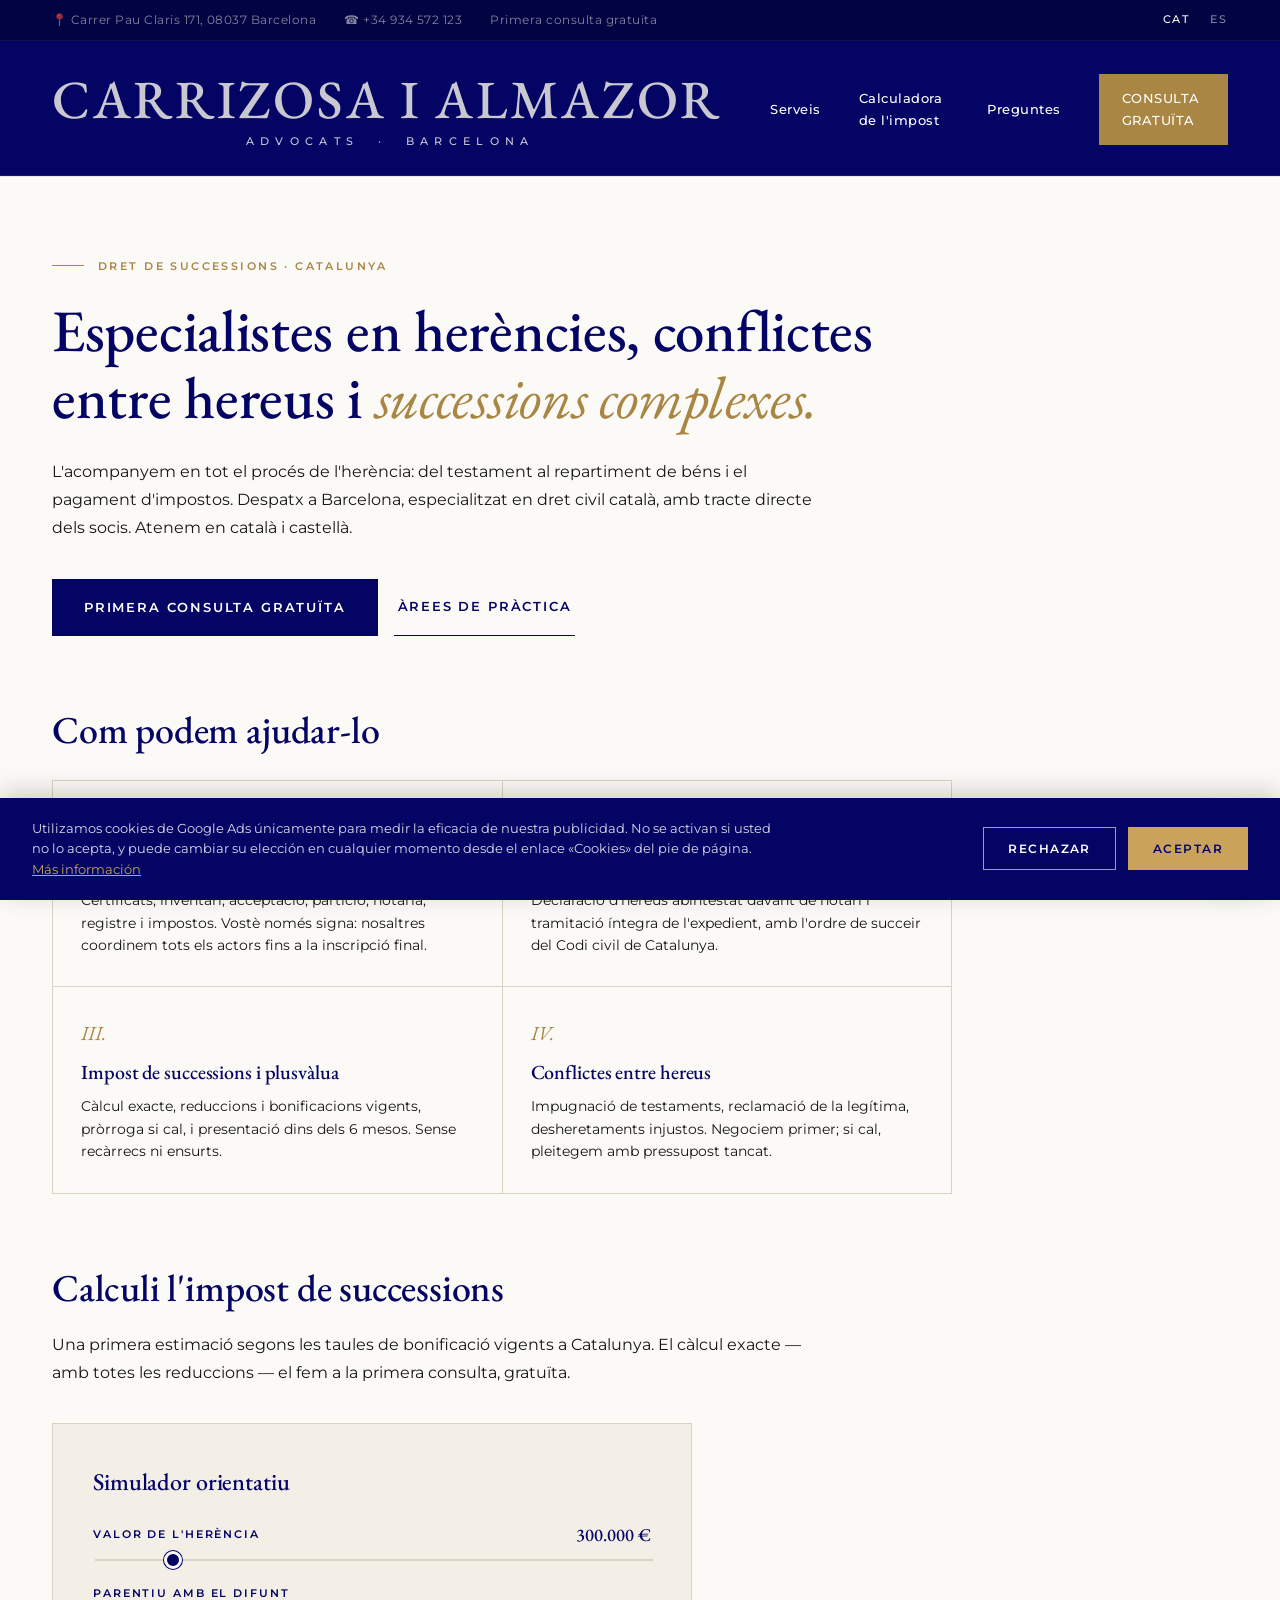
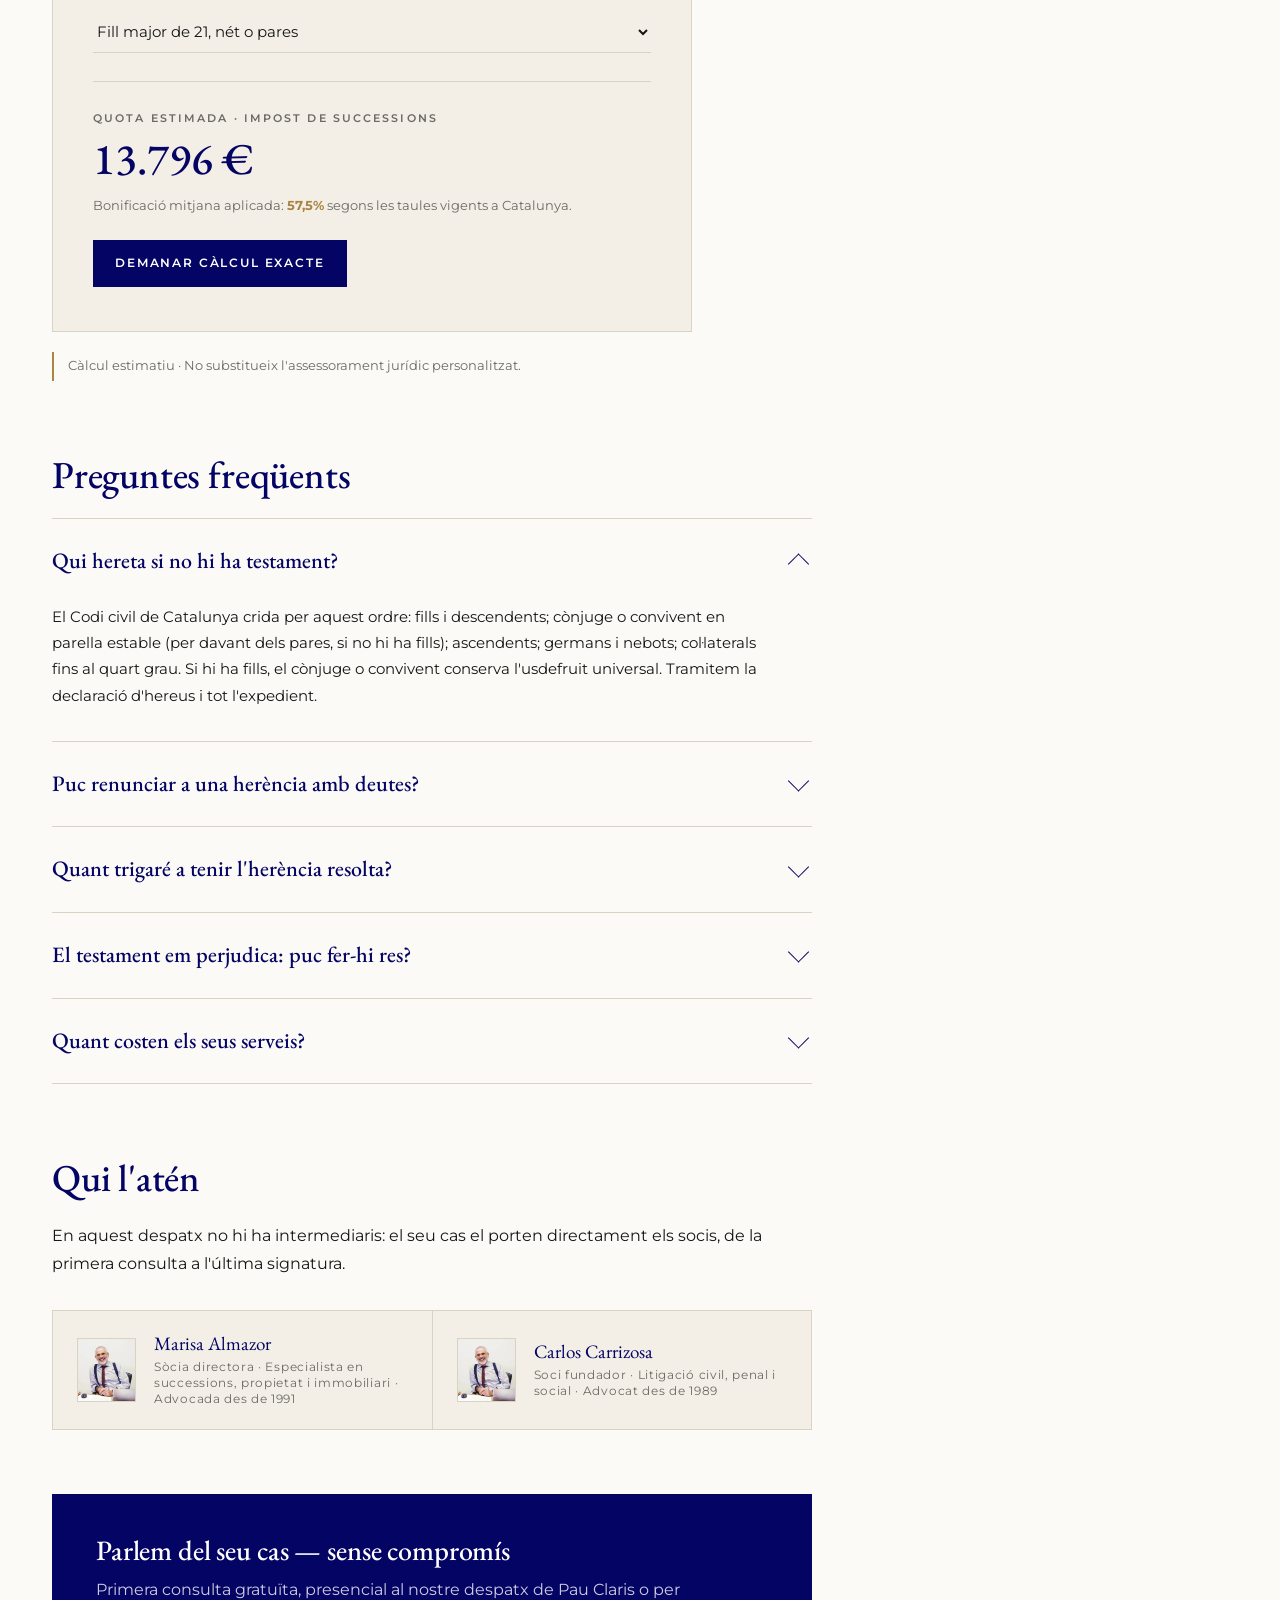
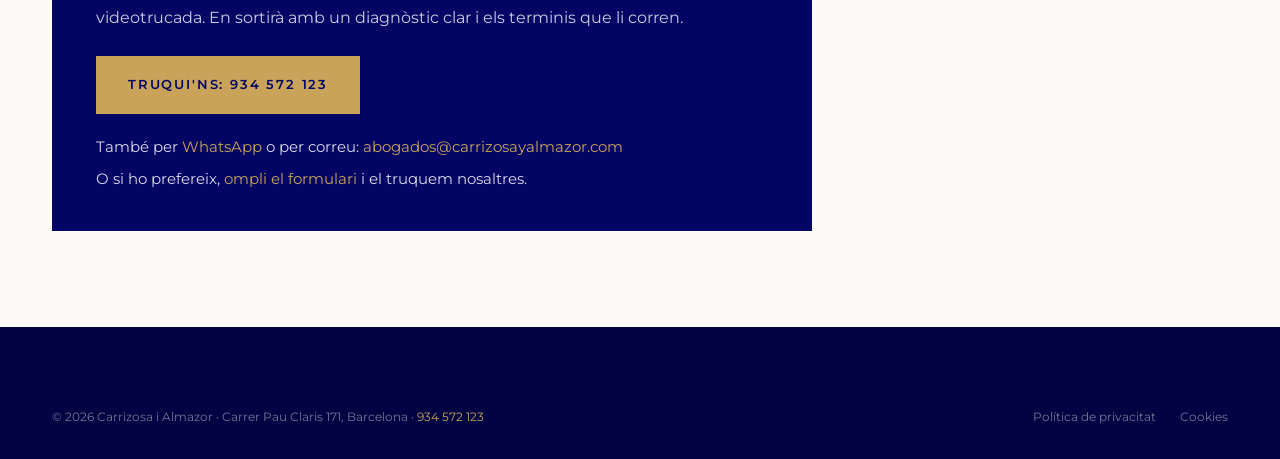
==== ca/index.html @ 5f450406 "feat(seo): landing catalana + hreflang cruzado Landing completa en catalan (hero, serveis, calculado" ====
<!doctype html>
<html lang="ca">
<head>
<meta charset="utf-8" />
<meta name="viewport" content="width=device-width, initial-scale=1" />
<title>Advocats d'Herències i Successions a Barcelona · Carrizosa i Almazor</title>
<meta name="description" content="Advocats especialistes en herències i successions a Barcelona. Tramitació completa, impost de successions de Catalunya, conflictes entre hereus. Primera consulta gratuïta.">
<link rel="canonical" href="https://sucesiones.carrizosayalmazor.com/ca/">
<link rel="alternate" hreflang="es" href="https://sucesiones.carrizosayalmazor.com/">
<link rel="alternate" hreflang="ca" href="https://sucesiones.carrizosayalmazor.com/ca/">

<meta property="og:type" content="website">
<meta property="og:locale" content="ca_ES">
<meta property="og:site_name" content="Carrizosa i Almazor Advocats">
<meta property="og:title" content="Advocats d'Herències i Successions a Barcelona — Carrizosa i Almazor">
<meta property="og:description" content="Especialistes en dret successori català. Tramitació d'herències, impost de successions i conflictes entre hereus. Primera consulta gratuïta.">
<meta property="og:url" content="https://sucesiones.carrizosayalmazor.com/ca/">

<script src="/assets/tracking.js"></script>
<link rel="preconnect" href="https://fonts.googleapis.com">
<link rel="preconnect" href="https://fonts.gstatic.com" crossorigin>
<link href="https://fonts.googleapis.com/css2?family=EB+Garamond:ital,wght@0,400;0,500;0,600;1,400;1,500&family=Montserrat:wght@300;400;500;600;700&display=swap" rel="stylesheet">
<link rel="stylesheet" href="/assets/estilo.css">
<style>
  .pagina{padding:72px 0 96px}
  .pagina h1{font-size:clamp(38px,4.6vw,60px);margin:22px 0 26px;max-width:940px}
  .pagina h1 em{font-style:italic;color:var(--gold);font-weight:400}
  .pagina h2{font-size:clamp(26px,3vw,38px);margin:72px 0 22px}
  .pagina p, .pagina li{font-size:16px;line-height:1.75;color:var(--body);max-width:760px}
  .lede{font-size:17.5px;max-width:640px}
  .cta-fila{display:flex;gap:16px;align-items:center;margin:36px 0 0;flex-wrap:wrap}
  .serveis{
    display:grid;grid-template-columns:1fr 1fr;gap:1px;
    background:var(--line);border:1px solid var(--line);
    max-width:900px;margin:28px 0;
  }
  .servei{background:var(--bg);padding:30px 28px;display:flex;flex-direction:column;gap:10px}
  .servei:hover{background:var(--bg-2)}
  .servei .sn{font-family:"EB Garamond",serif;font-style:italic;color:var(--gold);font-size:20px}
  .servei h3{font-size:20px;line-height:1.25}
  .servei p{font-size:14px;line-height:1.6}
  @media(max-width:760px){.serveis{grid-template-columns:1fr}}
  .calc-solo{max-width:640px;margin:36px 0 0}
  .fuente{font-size:12.5px;color:var(--muted);border-left:2px solid var(--gold);padding:4px 0 4px 14px;margin:20px 0;max-width:760px}
  .socios-mini{
    display:grid;grid-template-columns:1fr 1fr;gap:1px;
    background:var(--line);border:1px solid var(--line);
    max-width:760px;margin:32px 0 0;
  }
  .socio-mini{display:flex;gap:18px;align-items:center;background:var(--bg-2);padding:22px 24px}
  .socio-mini img{width:64px;height:64px;object-fit:cover;object-position:top center;border:1px solid var(--line)}
  .socio-mini .sn{font-family:"EB Garamond",serif;color:var(--ink);font-size:19px;line-height:1.15}
  .socio-mini .sr{font-size:11.5px;color:var(--muted);letter-spacing:.06em;margin-top:4px;line-height:1.4}
  @media(max-width:680px){.socios-mini{grid-template-columns:1fr}}
  .cta-bloque{margin:64px 0 0;padding:40px 44px;background:var(--ink);color:#fff;max-width:760px}
  .cta-bloque h3{color:#fff;font-size:28px;margin-bottom:10px}
  .cta-bloque p{color:rgba(255,255,255,.8);margin-bottom:24px}
  .cta-bloque .btn-primary{background:#c9a35a;color:#040465}
  .cta-bloque .btn-primary:hover{background:#b8934a}
  .cta-bloque .dades{display:flex;flex-direction:column;gap:8px;margin-top:22px;font-size:14.5px;color:rgba(255,255,255,.85)}
  .cta-bloque .dades a{color:#c9a35a}
</style>

<script type="application/ld+json">
{
  "@context": "https://schema.org",
  "@type": "FAQPage",
  "inLanguage": "ca",
  "mainEntity": [
    {
      "@type": "Question",
      "name": "Qui hereta si no hi ha testament a Catalunya?",
      "acceptedAnswer": { "@type": "Answer", "text": "El Codi civil de Catalunya crida a heretar per aquest ordre: primer els fills i descendents; si no n'hi ha, el cònjuge vidu o el convivent en parella estable (per davant dels pares del difunt); després els ascendents, els germans i nebots, i la resta de col·laterals fins al quart grau. Si el difunt deixa fills, el cònjuge o convivent conserva l'usdefruit universal de l'herència." }
    },
    {
      "@type": "Question",
      "name": "Puc renunciar a una herència amb deutes?",
      "acceptedAnswer": { "@type": "Answer", "text": "Sí, davant de notari i de manera irrevocable. Però abans de renunciar convé valorar l'acceptació a benefici d'inventari: els deutes es paguen només amb els béns de l'herència i el patrimoni personal de l'hereu queda protegit. A Catalunya el benefici s'aplica fins i tot si s'accepta sense invocar-lo, sempre que l'inventari notarial es faci dins dels sis mesos." }
    },
    {
      "@type": "Question",
      "name": "Quant es paga d'impost de successions a Catalunya?",
      "acceptedAnswer": { "@type": "Answer", "text": "Depèn del parentiu: el cònjuge o parella estable té una bonificació del 99% de la quota; els fills menors de 21 anys, bonificacions per trams del 99% al 20%; els fills majors de 21 i els ascendents, del 60% al 0%; i els germans o nebots no tenen bonificació. El termini per liquidar és de 6 mesos des de la defunció, prorrogable 6 mesos més si es demana dins dels 5 primers." }
    },
    {
      "@type": "Question",
      "name": "Què és la legítima catalana i qui la pot reclamar?",
      "acceptedAnswer": { "@type": "Answer", "text": "A Catalunya la legítima és una quarta part del valor de l'herència, a repartir entre els fills (o els seus descendents). Si el testament deixa a un fill menys del que li correspon per legítima, pot reclamar-ne el pagament o el suplement encara que el testament sigui vàlid. La pretensió prescriu al cap de deu anys de la mort del causant." }
    }
  ]
}
</script>
</head>
<body>

  <!-- TOP BAR -->
  <div class="topbar">
    <div class="topbar-inner">
      <div class="topbar-left">
        <span>📍 Carrer Pau Claris 171, 08037 Barcelona</span>
        <span>☎ +34 934 572 123</span>
        <span>Primera consulta gratuïta</span>
      </div>
      <div class="topbar-right">
        <a href="/ca/" class="is-active">CAT</a>
        <a href="/">ES</a>
      </div>
    </div>
  </div>

  <!-- NAV -->
  <nav class="main">
    <div class="nav-inner">
      <a href="/ca/" class="brand">
        <div class="brand-name">
          Carrizosa i Almazor
          <small>Advocats&nbsp;&nbsp;·&nbsp;&nbsp;Barcelona</small>
        </div>
      </a>
      <button class="nav-toggle" aria-label="Obrir menú" onclick="this.classList.toggle('open');document.getElementById('navLinks').classList.toggle('open')">
        <span></span><span></span><span></span>
      </button>
      <div class="nav-links" id="navLinks">
        <a href="#serveis">Serveis</a>
        <a href="#calculadora">Calculadora de l'impost</a>
        <a href="#faq">Preguntes</a>
        <a href="#contacte" class="nav-cta">Consulta gratuïta</a>
      </div>
    </div>
  </nav>

  <main class="pagina">
    <div class="container">
      <span class="eyebrow">Dret de successions · Catalunya</span>
      <h1>Especialistes en herències, conflictes entre hereus i <em>successions complexes.</em></h1>
      <p class="lede">
        L'acompanyem en tot el procés de l'herència: del testament al repartiment de béns
        i el pagament d'impostos. Despatx a Barcelona, especialitzat en dret civil català,
        amb tracte directe dels socis. Atenem en català i castellà.
      </p>
      <div class="cta-fila">
        <a href="#contacte" class="btn-primary">Primera consulta gratuïta</a>
        <a href="#serveis" class="btn-secondary">Àrees de pràctica</a>
      </div>

      <h2 id="serveis">Com podem ajudar-lo</h2>
      <div class="serveis">
        <div class="servei">
          <div class="sn">I.</div>
          <h3>Tramitació completa de l'herència</h3>
          <p>Certificats, inventari, acceptació, partició, notaria, registre i impostos. Vostè només signa: nosaltres coordinem tots els actors fins a la inscripció final.</p>
        </div>
        <div class="servei">
          <div class="sn">II.</div>
          <h3>Herència sense testament</h3>
          <p>Declaració d'hereus abintestat davant de notari i tramitació íntegra de l'expedient, amb l'ordre de succeir del Codi civil de Catalunya.</p>
        </div>
        <div class="servei">
          <div class="sn">III.</div>
          <h3>Impost de successions i plusvàlua</h3>
          <p>Càlcul exacte, reduccions i bonificacions vigents, pròrroga si cal, i presentació dins dels 6 mesos. Sense recàrrecs ni ensurts.</p>
        </div>
        <div class="servei">
          <div class="sn">IV.</div>
          <h3>Conflictes entre hereus</h3>
          <p>Impugnació de testaments, reclamació de la legítima, desheretaments injustos. Negociem primer; si cal, pleitegem amb pressupost tancat.</p>
        </div>
      </div>

      <h2 id="calculadora">Calculi l'impost de successions</h2>
      <p>Una primera estimació segons les taules de bonificació vigents a Catalunya. El càlcul exacte — amb totes les reduccions — el fem a la primera consulta, gratuïta.</p>
      <div class="calc-card calc-solo">
        <h3>Simulador orientatiu</h3>
        <div class="calc-field">
          <label>Valor de l'herència <span class="v" id="vAmount">300.000 €</span></label>
          <input type="range" id="amount" min="50000" max="2000000" step="10000" value="300000" />
        </div>
        <div class="calc-field">
          <label>Parentiu amb el difunt</label>
          <select id="kin">
            <option value="conyuge">Cònjuge o parella estable</option>
            <option value="gi">Fill o nét menor de 21 anys</option>
            <option value="gii" selected>Fill major de 21, nét o pares</option>
            <option value="giii">Germans, nebots, oncles</option>
            <option value="giv">Cosins i altres / sense parentiu</option>
          </select>
        </div>
        <div class="calc-result">
          <div class="calc-result-label">Quota estimada · Impost de successions</div>
          <div class="calc-result-value" id="vResult">—</div>
          <div class="calc-result-bonif" id="vBonif">Càlcul segons les taules de bonificació vigents a Catalunya.</div>
          <a href="#contacte" class="calc-cta">Demanar càlcul exacte</a>
        </div>
      </div>
      <div class="fuente">Càlcul estimatiu · No substitueix l'assessorament jurídic personalitzat.</div>

      <h2 id="faq">Preguntes freqüents</h2>
      <div class="faq-list" style="margin:0;max-width:760px">
        <details class="qa" open>
          <summary>Qui hereta si no hi ha testament?</summary>
          <div class="answer">El Codi civil de Catalunya crida per aquest ordre: fills i descendents; cònjuge o convivent en parella estable (per davant dels pares, si no hi ha fills); ascendents; germans i nebots; col·laterals fins al quart grau. Si hi ha fills, el cònjuge o convivent conserva l'usdefruit universal. Tramitem la declaració d'hereus i tot l'expedient.</div>
        </details>
        <details class="qa">
          <summary>Puc renunciar a una herència amb deutes?</summary>
          <div class="answer">Sí, davant de notari i de manera irrevocable — però sovint és millor l'acceptació a benefici d'inventari: els deutes es paguen només amb els béns de l'herència i el seu patrimoni personal queda fora. A Catalunya cal formalitzar l'inventari notarial dins dels sis mesos. Fem els números amb vostè abans de decidir.</div>
        </details>
        <details class="qa">
          <summary>Quant trigaré a tenir l'herència resolta?</summary>
          <div class="answer">Una herència senzilla, amb testament i hereus d'acord, sol resoldre's en 3-6 mesos; amb immobles o diversos hereus, entre 6 i 12. El que mana és el termini fiscal: 6 mesos per liquidar l'impost, prorrogables si es demana a temps.</div>
        </details>
        <details class="qa">
          <summary>El testament em perjudica: puc fer-hi res?</summary>
          <div class="answer">Sovint sí: reclamar la legítima (una quarta part del valor de l'herència entre els fills) o el seu suplement, impugnar el testament si hi ha indicis de manca de capacitat o influència indeguda, o atacar un desheretament sense causa legal. A la primera consulta li diem honestament si el cas té recorregut.</div>
        </details>
        <details class="qa">
          <summary>Quant costen els seus serveis?</summary>
          <div class="answer">La primera consulta és gratuïta i sense compromís. Després li presentem un pressupost tancat per escrit — sense sorpreses. Treballem amb honoraris fixos per fases o amb percentatge sobre el cabal hereditari, segons convingui al client.</div>
        </details>
      </div>

      <h2>Qui l'atén</h2>
      <p>En aquest despatx no hi ha intermediaris: el seu cas el porten directament els socis, de la primera consulta a l'última signatura.</p>
      <div class="socios-mini">
        <div class="socio-mini">
          <img src="/img/marisa-almazor.jpg" alt="Marisa Almazor, advocada especialista en successions">
          <div>
            <div class="sn">Marisa Almazor</div>
            <div class="sr">Sòcia directora · Especialista en successions, propietat i immobiliari · Advocada des de 1991</div>
          </div>
        </div>
        <div class="socio-mini">
          <img src="/img/carlos-carrizosa.jpg" alt="Carlos Carrizosa, advocat i soci fundador">
          <div>
            <div class="sn">Carlos Carrizosa</div>
            <div class="sr">Soci fundador · Litigació civil, penal i social · Advocat des de 1989</div>
          </div>
        </div>
      </div>

      <div class="cta-bloque" id="contacte">
        <h3>Parlem del seu cas — sense compromís</h3>
        <p>Primera consulta gratuïta, presencial al nostre despatx de Pau Claris o per videotrucada. En sortirà amb un diagnòstic clar i els terminis que li corren.</p>
        <a href="tel:934572123" class="btn-primary">Truqui'ns: 934 572 123</a>
        <div class="dades">
          <span>També per <a href="https://wa.me/34696714570?text=Hola%2C%20voldria%20una%20consulta%20sobre%20una%20her%C3%A8ncia." target="_blank" rel="noopener">WhatsApp</a> o per correu: <a href="mailto:abogados@carrizosayalmazor.com">abogados@carrizosayalmazor.com</a></span>
          <span>O si ho prefereix, <a href="/#contacto">ompli el formulari</a> i el truquem nosaltres.</span>
        </div>
      </div>
    </div>
  </main>

  <!-- FOOTER -->
  <footer>
    <div class="container">
      <div class="footer-bottom" style="border-top:none;padding-top:0">
        <div>© 2026 Carrizosa i Almazor · Carrer Pau Claris 171, Barcelona · <a href="tel:934572123" style="color:#c9a35a">934 572 123</a></div>
        <div class="legal">
          <a href="https://www.carrizosayalmazor.com/politica-privacidad" target="_blank" rel="noopener">Política de privacitat</a>
          <a href="#" onclick="cyaCookiePrefs();return false;">Cookies</a>
        </div>
      </div>
    </div>
  </footer>

  <!-- WHATSAPP FAB -->
  <a class="wa-fab" href="https://wa.me/34696714570?text=Hola%2C%20voldria%20una%20consulta%20sobre%20una%20her%C3%A8ncia." target="_blank" rel="noopener" aria-label="WhatsApp">
    <span class="wa-tooltip">Escrigui'ns per WhatsApp</span>
    <svg viewBox="0 0 32 32" aria-hidden="true"><path d="M16 3C9 3 3.5 8.5 3.5 15.5c0 2.4.7 4.7 1.9 6.7L3 29l7-1.8c1.9 1 4 1.6 6.1 1.6h.1c6.9 0 12.5-5.5 12.5-12.5S22.9 3 16 3zm0 22.7c-1.9 0-3.7-.5-5.3-1.5l-.4-.2-4.2 1.1 1.1-4-.3-.4c-1.1-1.7-1.6-3.6-1.6-5.5C5.3 9.6 10 4.9 16 4.9s10.7 4.7 10.7 10.6S22 25.7 16 25.7zm6.1-7.9c-.3-.2-1.9-.9-2.2-1-.3-.1-.5-.2-.8.2s-.9 1.1-1.1 1.3c-.2.2-.4.2-.7 0-.3-.2-1.4-.5-2.6-1.6-1-.9-1.6-2-1.8-2.3-.2-.3 0-.5.1-.7l.5-.6c.2-.2.2-.3.4-.6.1-.2.1-.4 0-.6-.1-.2-.8-1.9-1.1-2.6-.3-.7-.6-.6-.8-.6h-.7c-.2 0-.6.1-.9.4-.3.3-1.2 1.2-1.2 2.9s1.2 3.4 1.4 3.6c.2.3 2.4 3.7 5.8 5.2.8.4 1.4.6 1.9.7.8.3 1.5.2 2.1.1.6-.1 1.9-.8 2.2-1.5.3-.7.3-1.4.2-1.5-.1-.1-.3-.2-.6-.3z"/></svg>
  </a>

  <script>
    // Calculadora orientativa ISD Catalunya (mateixa lògica que la landing)
    (function(){
      var amount = document.getElementById('amount');
      var kin = document.getElementById('kin');
      if(!amount) return;
      var fmt = new Intl.NumberFormat('ca-ES',{style:'currency',currency:'EUR',maximumFractionDigits:0});
      var TABLA_GI  = [[100000,99],[100000,97],[100000,95],[200000,90],[250000,80],[250000,70],[500000,60],[500000,50],[500000,40],[500000,25],[Infinity,20]];
      var TABLA_GII = [[100000,60],[100000,55],[100000,50],[200000,45],[250000,40],[250000,35],[500000,30],[500000,25],[500000,20],[500000,10],[Infinity,0]];
      function bonifMedia(base, tabla){
        if(base<=0) return 0;
        var restante = base, suma = 0;
        for(var i=0;i<tabla.length && restante>0;i++){
          var t = Math.min(restante, tabla[i][0]);
          suma += t * tabla[i][1];
          restante -= t;
        }
        return suma / base;
      }
      function tarifa(base){
        var tramos = [[7993,7.65],[7987,8.5],[7987,9.35],[7987,10.2],[39877,11.05],[39877,16.15],[239389,21.25],[398777,29.75]];
        var tipoFinal = 34;
        var c = 0, restante = base;
        for(var i=0;i<tramos.length && restante>0;i++){
          var t = Math.min(restante, tramos[i][0]);
          c += t * tramos[i][1] / 100;
          restante -= t;
        }
        if(restante>0) c += restante * tipoFinal/100;
        return c;
      }
      function calc(){
        var v = +amount.value;
        var k = kin.value;
        var reducc = {conyuge:100000, gi:100000, gii:100000, giii:8000, giv:0}[k] || 0;
        var base = Math.max(0, v - reducc);
        var cuota = tarifa(base);
        var bonifPct = 0;
        if(k==='conyuge') bonifPct = 99;
        else if(k==='gi') bonifPct = bonifMedia(base, TABLA_GI);
        else if(k==='gii') bonifPct = bonifMedia(base, TABLA_GII);
        var pagar = cuota * (1 - bonifPct/100);
        document.getElementById('vAmount').textContent = fmt.format(v);
        document.getElementById('vResult').textContent = fmt.format(Math.round(pagar));
        document.getElementById('vBonif').innerHTML = bonifPct>0
          ? 'Bonificació mitjana aplicada: <strong>'+bonifPct.toFixed(1).replace('.',',')+'%</strong> segons les taules vigents a Catalunya.'
          : 'Aquest grup de parentiu no té bonificació de la quota a Catalunya.';
      }
      [amount,kin].forEach(function(el){ el.addEventListener('input', calc); el.addEventListener('change', calc); });
      calc();
    })();
  </script>

</body>
</html>
---- assets/estilo.css ----
﻿:root{
    --ink:#040465;
    --body:#161616;
    --bg:#fbfaf6;
    --bg-2:#f3efe6;
    --line:#d9d3c4;
    --ink-2:#020342;
    --gold:#a98643;
    --gold-soft:#c9a35a;
    --muted:#6b6a66;
  }
  *{box-sizing:border-box}
  html,body{margin:0;padding:0;overflow-x:hidden}
  body{
    font-family:"Montserrat",-apple-system,BlinkMacSystemFont,sans-serif;
    color:var(--body);
    background:var(--bg);
    font-weight:400;
    font-size:16px;
    line-height:1.65;
    -webkit-font-smoothing:antialiased;
    text-rendering:optimizeLegibility;
  }
  h1,h2,h3,h4{
    font-family:"EB Garamond",Georgia,serif;
    color:var(--ink);
    font-weight:500;
    letter-spacing:-0.005em;
    line-height:1.15;
    margin:0;
    text-wrap:balance;
  }
  p{margin:0;text-wrap:pretty}
  a{color:inherit;text-decoration:none}
  img{display:block;max-width:100%;height:auto}
  /* Evitar que los hijos de grids desborden su columna */
  .hero-grid > *,.section-header > *,.contact-grid > *,.calc-grid > *,
  .partner-row > *,.services-grid > *,.process-grid > *,.footer-grid > *{min-width:0}
  button{font-family:inherit;cursor:pointer;border:none;background:none;color:inherit}
  .container{max-width:1240px;margin:0 auto;padding:0 32px}
  .eyebrow{
    font-family:"Montserrat",sans-serif;
    font-size:11px;
    font-weight:600;
    letter-spacing:0.22em;
    text-transform:uppercase;
    color:var(--gold);
    display:inline-flex;
    align-items:center;
    gap:14px;
  }
  .eyebrow::before{
    content:"";
    width:32px;
    height:1px;
    background:var(--gold);
    display:inline-block;
  }

  /* TOP BAR */
  .topbar{
    border-bottom:1px solid rgba(255,255,255,.06);
    background:var(--ink-2);
    font-size:12px;
    color:rgba(201,200,208,.65);
    letter-spacing:0.04em;
  }
  .topbar-inner{
    display:flex;
    justify-content:space-between;
    align-items:center;
    padding:10px 32px;
    max-width:1240px;
    margin:0 auto;
  }
  .topbar-left{display:flex;gap:28px;align-items:center}
  .topbar-left span{display:inline-flex;gap:8px;align-items:center}
  .topbar-right{display:flex;gap:20px}
  .topbar-right a{color:rgba(201,200,208,.65);font-weight:500;letter-spacing:0.18em;font-size:10.5px;text-transform:uppercase}
  .topbar-right a:hover{color:var(--gold-soft)}
  .topbar-right a.is-active{color:#fff}

  /* NAV */
  nav.main{
    position:sticky;top:0;z-index:50;
    background:var(--ink);
    border-bottom:1px solid rgba(255,255,255,.08);
    box-shadow:0 1px 0 rgba(0,0,0,.08);
  }
  .nav-inner{
    display:grid;
    grid-template-columns:1fr auto;
    align-items:center;
    padding:32px 32px 28px;max-width:1240px;margin:0 auto;
    gap:48px;
  }
  .brand{display:flex;flex-direction:column;gap:6px}
  .brand-name{
    font-family:"EB Garamond",serif;
    color:#c9c8d0;
    font-size:clamp(34px,4.2vw,56px);
    line-height:1;
    letter-spacing:0.05em;
    font-weight:500;
    white-space:nowrap;
    text-transform:uppercase;
    width:fit-content;text-align:center;
  }
  .brand-name small{
    display:block;
    font-family:"Montserrat",sans-serif;
    font-size:10.5px;color:#c9c8d0;
    text-transform:uppercase;font-weight:500;
    margin-top:10px;text-align:center;
    letter-spacing:0.6em;text-indent:0.6em;
  }
  .nav-links{display:flex;gap:38px;align-items:center}
  .nav-links a{
    font-size:13px;font-weight:500;color:#fff;
    letter-spacing:0.04em;transition:color .2s;
  }
  .nav-links a:hover{color:var(--gold-soft)}
  .nav-cta{
    background:var(--gold);color:#fff !important;
    padding:13px 22px;font-size:12.5px;
    letter-spacing:0.12em;text-transform:uppercase;
    font-weight:600;transition:background .2s,color .2s,border-color .2s;
    border:1px solid var(--gold);
  }
  .nav-cta:hover{background:transparent;color:var(--gold-soft) !important;border-color:var(--gold-soft)}

  /* HERO */
  .hero{
    padding:88px 0 80px;
    border-bottom:1px solid var(--line);
    position:relative;overflow:hidden;
  }
  .hero-grid{
    display:grid;grid-template-columns:1.05fr 1fr;
    gap:80px;align-items:center;
  }
  .hero h1{
    font-size:clamp(44px,5vw,68px);
    margin:28px 0 28px;font-weight:500;
  }
  .hero h1 em{font-style:italic;font-weight:400;color:var(--gold)}
  .hero-lede{
    font-size:17px;line-height:1.7;color:var(--body);
    max-width:540px;margin-bottom:40px;
  }
  .hero-cta-row{
    display:flex;gap:16px;align-items:center;
    margin-bottom:48px;flex-wrap:wrap;
  }
  .btn-primary{
    background:var(--ink);color:#fff;padding:18px 32px;
    font-size:13px;letter-spacing:0.14em;
    text-transform:uppercase;font-weight:600;
    display:inline-flex;align-items:center;gap:12px;
    transition:background .2s;
  }
  .btn-primary:hover{background:#020348}
  .btn-secondary{
    color:var(--ink);padding:18px 4px;font-size:13px;
    letter-spacing:0.14em;text-transform:uppercase;
    font-weight:600;border-bottom:1px solid var(--ink);
    display:inline-flex;align-items:center;gap:10px;
  }
  .hero-meta{
    display:grid;grid-template-columns:repeat(3,1fr);gap:24px;
    padding-top:32px;border-top:1px solid var(--line);
    max-width:560px;
  }
  .hero-meta div{display:flex;flex-direction:column;gap:4px}
  .hero-meta strong{
    font-family:"EB Garamond",serif;font-size:34px;
    font-weight:500;color:var(--ink);line-height:1;
  }
  .hero-meta span{
    font-size:11px;text-transform:uppercase;
    letter-spacing:0.14em;color:var(--muted);font-weight:500;
  }

  /* PORTRAITS */
  .portraits{
    position:relative;
    display:grid;grid-template-columns:1fr 1fr;gap:18px;
  }
  .portrait{
    aspect-ratio:3/4;background:var(--bg-2);
    position:relative;overflow:hidden;
    border:1px solid var(--line);
  }
  .portrait-img{
    position:absolute;inset:0;
    background:linear-gradient(180deg,#e8e1d0 0%,#cfc7b3 100%);
    display:grid;place-items:center;
  }
  .portrait-img img{
    position:absolute;inset:0;
    width:100%;height:100%;
    object-fit:cover;object-position:top center;
  }
  .silhouette{
    width:100%;height:100%;
    display:grid;place-items:end center;
    color:rgba(4,4,101,.18);
  }
  .silhouette svg{width:78%;height:auto;display:block}
  .portrait-caption{
    position:absolute;left:14px;bottom:14px;right:14px;
    background:rgba(251,250,246,0.94);
    padding:12px 14px;border-left:2px solid var(--gold);
  }
  .portrait-caption .nm{
    font-family:"EB Garamond",serif;color:var(--ink);
    font-size:17px;line-height:1.1;
  }
  .portrait-caption .rl{
    font-size:10px;letter-spacing:0.18em;
    text-transform:uppercase;color:var(--muted);
    margin-top:3px;font-weight:500;
  }

  /* INTRO STATEMENT (under hero) */
  .intro{
    padding:96px 0;
    border-bottom:1px solid var(--line);
    text-align:center;
  }
  .intro h2{
    font-size:clamp(34px,3.6vw,46px);
    max-width:920px;margin:24px auto 28px;
    font-weight:500;
  }
  .intro h2 em{font-style:italic;color:var(--gold);font-weight:400}
  .intro p{
    max-width:680px;margin:0 auto;
    font-size:17px;line-height:1.75;color:var(--body);
  }

  /* SERVICES */
  section.services{
    padding:120px 0;
    border-bottom:1px solid var(--line);
  }
  .section-header{
    display:grid;grid-template-columns:1fr 1.4fr;
    gap:80px;margin-bottom:72px;align-items:end;
  }
  .section-header h2{font-size:clamp(38px,4vw,52px);font-weight:500}
  .section-header h2 em{font-style:italic;color:var(--gold);font-weight:400}
  .section-header p{
    color:var(--body);font-size:16px;line-height:1.7;max-width:560px;
  }
  .services-grid{
    display:grid;grid-template-columns:repeat(2,1fr);gap:1px;
    background:var(--line);border:1px solid var(--line);
  }
  .service{
    background:var(--bg);padding:48px 44px;
    display:flex;flex-direction:column;gap:18px;
    transition:background .25s;position:relative;
    min-height:380px;
  }
  .service:hover{background:var(--bg-2)}
  .service-num{
    font-family:"EB Garamond",serif;font-style:italic;
    color:var(--gold);font-size:22px;
  }
  .service h3{font-size:26px;font-weight:500;line-height:1.2}
  .service ul{
    list-style:none;padding:0;margin:0;
    display:flex;flex-direction:column;gap:12px;
    flex:1;
  }
  .service li{
    font-size:14.5px;line-height:1.6;color:var(--body);
    padding-left:22px;position:relative;
  }
  .service li::before{
    content:"";position:absolute;left:0;top:9px;
    width:8px;height:1px;background:var(--gold);
  }
  .service-link{
    color:var(--ink);font-size:11.5px;
    letter-spacing:0.18em;text-transform:uppercase;
    font-weight:600;display:inline-flex;gap:10px;align-items:center;
    border-top:1px solid var(--line);
    padding-top:20px;margin-top:8px;width:fit-content;
  }
  .service-link::after{content:"→";transition:transform .25s}
  .service:hover .service-link::after{transform:translateX(5px)}

  /* PARTNERS */
  section.partners{
    padding:120px 0;background:var(--bg-2);
    border-bottom:1px solid var(--line);
  }
  .partner-row{
    display:grid;grid-template-columns:1fr 1.3fr;gap:72px;
    align-items:center;padding:64px 0;
    border-bottom:1px solid var(--line);
  }
  .partner-row:last-child{border-bottom:none}
  .partner-row.reverse{grid-template-columns:1.3fr 1fr}
  .partner-row.reverse .partner-photo{order:2}
  .partner-photo{
    aspect-ratio:4/5;
    background:linear-gradient(180deg,#e8e1d0 0%,#cfc7b3 100%);
    border:1px solid var(--line);
    position:relative;overflow:hidden;
  }
  .partner-photo img{
    position:absolute;inset:0;
    width:100%;height:100%;
    object-fit:cover;object-position:top center;
    display:block;
  }
  .partner-photo .silhouette{color:rgba(4,4,101,.16)}
  .partner-info .eyebrow{margin-bottom:18px}
  .partner-info h3{font-size:44px;margin-bottom:8px;font-weight:500}
  .partner-role{
    font-family:"EB Garamond",serif;font-style:italic;
    color:var(--gold);font-size:19px;margin-bottom:28px;
  }
  .partner-bio{
    font-size:15.5px;line-height:1.75;color:var(--body);
    margin-bottom:28px;max-width:580px;
  }
  .partner-credentials{
    display:flex;flex-direction:column;gap:12px;
    border-top:1px solid var(--line);padding-top:24px;
    margin-bottom:28px;
  }
  .credential{
    display:flex;gap:14px;align-items:flex-start;
    font-size:13.5px;color:var(--body);
  }
  .credential::before{
    content:"";width:6px;height:6px;background:var(--gold);
    margin-top:8px;flex-shrink:0;transform:rotate(45deg);
  }
  .partner-contact{
    display:flex;gap:24px;flex-wrap:wrap;
    font-size:13px;color:var(--ink);
  }
  .partner-contact a{
    display:inline-flex;gap:8px;align-items:center;
    border-bottom:1px solid var(--line);
    padding-bottom:6px;transition:border-color .2s;
    overflow-wrap:break-word;word-break:break-all;
  }
  .partner-contact a:hover{border-color:var(--ink)}
  .partner-contact .ic{
    width:14px;height:14px;color:var(--gold);
  }

  /* QUOTE */
  section.quote{
    padding:120px 0;text-align:center;
    border-bottom:1px solid var(--line);
  }
  .quote-mark{
    font-family:"EB Garamond",serif;color:var(--gold);
    font-size:96px;line-height:0.5;margin-bottom:24px;
  }
  blockquote{
    font-family:"EB Garamond",serif;color:var(--ink);
    font-size:clamp(28px,3vw,40px);line-height:1.35;
    font-style:italic;font-weight:400;
    max-width:920px;margin:0 auto 40px;
  }
  .quote-attr{
    font-size:11.5px;letter-spacing:0.2em;
    text-transform:uppercase;color:var(--muted);font-weight:600;
  }
  .quote-attr strong{
    color:var(--ink);display:block;margin-bottom:4px;font-weight:600;
  }

  /* SCROLL TRANSITIONS */
  html{scroll-behavior:smooth}
  .reveal{
    opacity:0;
    transform:translateY(28px);
    transition:opacity .9s cubic-bezier(.2,.7,.2,1),transform .9s cubic-bezier(.2,.7,.2,1);
  }
  .reveal.in{opacity:1;transform:none}
  .reveal-stagger > *{
    opacity:0;transform:translateY(20px);
    transition:opacity .7s cubic-bezier(.2,.7,.2,1),transform .7s cubic-bezier(.2,.7,.2,1);
  }
  .reveal-stagger.in > *{opacity:1;transform:none}
  .reveal-stagger.in > *:nth-child(1){transition-delay:.05s}
  .reveal-stagger.in > *:nth-child(2){transition-delay:.15s}
  .reveal-stagger.in > *:nth-child(3){transition-delay:.25s}
  .reveal-stagger.in > *:nth-child(4){transition-delay:.35s}
  @media(prefers-reduced-motion:reduce){
    html{scroll-behavior:auto}
    .reveal,.reveal-stagger > *{opacity:1;transform:none;transition:none}
  }

  /* PROCESS — Cómo trabajamos */
  section.process{
    padding:120px 0;
    border-bottom:1px solid var(--line);
    background:var(--bg);
  }
  .process-grid{
    display:grid;grid-template-columns:repeat(4,1fr);
    gap:0;margin-top:64px;
    border-top:1px solid var(--line);
  }
  .step{
    padding:36px 28px 36px 0;
    border-right:1px solid var(--line);
    position:relative;
  }
  .step:last-child{border-right:none;padding-right:0}
  .step-num{
    font-family:"EB Garamond",serif;
    font-style:italic;color:var(--gold);
    font-size:14px;letter-spacing:0.2em;
    text-transform:uppercase;margin-bottom:20px;
    display:flex;align-items:center;gap:14px;
  }
  .step-num::after{
    content:"";flex:1;height:1px;background:var(--line);
  }
  .step h3{
    font-size:24px;font-weight:500;margin-bottom:14px;line-height:1.2;
  }
  .step p{
    font-size:14.5px;line-height:1.7;color:var(--body);
  }

  /* FAQ */
  section.faq{
    padding:120px 0;background:var(--bg-2);
    border-bottom:1px solid var(--line);
  }
  .faq-list{
    max-width:880px;margin:0 auto;
    border-top:1px solid var(--line);
  }
  details.qa{
    border-bottom:1px solid var(--line);
    padding:0;
  }
  details.qa summary{
    list-style:none;cursor:pointer;
    padding:28px 48px 28px 0;
    font-family:"EB Garamond",serif;
    color:var(--ink);
    font-size:22px;line-height:1.3;
    font-weight:500;
    position:relative;
    transition:color .2s;
  }
  details.qa summary::-webkit-details-marker{display:none}
  details.qa summary::after{
    content:"";
    position:absolute;right:6px;top:50%;
    width:14px;height:14px;
    border-right:1px solid var(--ink);
    border-bottom:1px solid var(--ink);
    transform:translateY(-70%) rotate(45deg);
    transition:transform .3s;
  }
  details.qa[open] summary::after{
    transform:translateY(-30%) rotate(-135deg);
  }
  details.qa summary:hover{color:var(--gold)}
  details.qa .answer{
    padding:0 0 32px;
    font-size:15px;line-height:1.75;color:var(--body);
    max-width:720px;
    animation:fadeDown .35s ease;
  }
  @keyframes fadeDown{
    from{opacity:0;transform:translateY(-8px)}
    to{opacity:1;transform:none}
  }

  /* CALCULATOR */
  section.calc{
    padding:120px 0;border-bottom:1px solid var(--line);
  }
  .calc-grid{
    display:grid;grid-template-columns:1fr 1.1fr;gap:64px;align-items:start;
  }
  .calc-intro h2{font-size:clamp(36px,3.8vw,48px);font-weight:500;margin:24px 0}
  .calc-intro h2 em{font-style:italic;color:var(--gold);font-weight:400}
  .calc-intro p{font-size:15.5px;line-height:1.75;color:var(--body);max-width:480px;margin-bottom:24px}
  .calc-disclaimer{
    font-size:12px;color:var(--muted);
    border-left:2px solid var(--gold);
    padding:6px 0 6px 16px;line-height:1.55;
    max-width:480px;
  }
  .calc-card{
    background:var(--bg-2);border:1px solid var(--line);
    padding:44px 40px;
  }
  .calc-card h3{font-size:24px;margin-bottom:24px}
  .calc-field{display:flex;flex-direction:column;gap:8px;margin-bottom:22px}
  .calc-field label{
    font-size:10.5px;letter-spacing:0.18em;text-transform:uppercase;
    color:var(--ink);font-weight:600;
    display:flex;justify-content:space-between;align-items:center;
  }
  .calc-field label .v{
    font-family:"EB Garamond",serif;color:var(--ink);
    font-size:18px;letter-spacing:0;text-transform:none;font-weight:500;
  }
  .calc-field input[type="range"]{
    -webkit-appearance:none;appearance:none;
    width:100%;height:2px;background:var(--line);outline:none;
  }
  .calc-field input[type="range"]::-webkit-slider-thumb{
    -webkit-appearance:none;appearance:none;
    width:18px;height:18px;background:var(--ink);
    border-radius:50%;cursor:pointer;
    border:3px solid var(--bg);
    box-shadow:0 0 0 1px var(--ink);
  }
  .calc-field input[type="range"]::-moz-range-thumb{
    width:18px;height:18px;background:var(--ink);
    border-radius:50%;cursor:pointer;border:3px solid var(--bg);
  }
  .calc-field select{
    border:none;border-bottom:1px solid var(--line);
    background:transparent;padding:10px 0;
    font-family:"Montserrat",sans-serif;font-size:15px;
    color:var(--body);outline:none;
  }
  .calc-result{
    margin-top:28px;padding-top:28px;
    border-top:1px solid var(--line);
  }
  .calc-result-label{
    font-size:10.5px;letter-spacing:0.2em;text-transform:uppercase;
    color:var(--muted);font-weight:600;margin-bottom:10px;
  }
  .calc-result-value{
    font-family:"EB Garamond",serif;color:var(--ink);
    font-size:44px;font-weight:500;line-height:1;
    transition:color .3s;
  }
  .calc-result-bonif{
    margin-top:14px;font-size:13px;color:var(--muted);
    line-height:1.6;
  }
  .calc-result-bonif strong{color:var(--gold)}
  .calc-cta{
    display:inline-flex;align-items:center;gap:10px;
    margin-top:24px;padding:14px 22px;
    background:var(--ink);color:#fff;
    font-size:11.5px;letter-spacing:0.16em;
    text-transform:uppercase;font-weight:600;
    transition:background .2s;
  }
  .calc-cta:hover{background:#020348}

  /* WHATSAPP FLOATING */
  .wa-fab{
    position:fixed;bottom:24px;right:24px;
    width:60px;height:60px;border-radius:50%;
    background:#25d366;color:#fff;
    display:grid;place-items:center;
    box-shadow:0 8px 28px rgba(37,211,102,.35),0 2px 8px rgba(0,0,0,.12);
    z-index:90;
    transition:transform .25s,box-shadow .25s;
    animation:waPulse 2.4s ease-out infinite;
  }
  .wa-fab:hover{
    transform:scale(1.08);
    box-shadow:0 12px 32px rgba(37,211,102,.45);
  }
  .wa-fab svg{width:30px;height:30px;fill:#fff}
  @keyframes waPulse{
    0%{box-shadow:0 8px 28px rgba(37,211,102,.35),0 0 0 0 rgba(37,211,102,.5)}
    70%{box-shadow:0 8px 28px rgba(37,211,102,.35),0 0 0 18px rgba(37,211,102,0)}
    100%{box-shadow:0 8px 28px rgba(37,211,102,.35),0 0 0 0 rgba(37,211,102,0)}
  }
  .wa-tooltip{
    position:absolute;right:74px;top:50%;transform:translateY(-50%);
    background:var(--ink);color:#fff;
    padding:10px 16px;font-size:12px;
    letter-spacing:0.04em;white-space:nowrap;
    opacity:0;pointer-events:none;
    transition:opacity .25s;
  }
  .wa-tooltip::after{
    content:"";position:absolute;right:-6px;top:50%;transform:translateY(-50%);
    border:6px solid transparent;border-left-color:var(--ink);
  }
  .wa-fab:hover .wa-tooltip{opacity:1}

  /* CONTACT */
  section.contact{
    padding:120px 0;background:var(--ink);color:#fff;
  }
  section.contact h2{color:#fff}
  section.contact .eyebrow{color:#c9a35a}
  section.contact .eyebrow::before{background:#c9a35a}
  .contact-grid{
    display:grid;grid-template-columns:1fr 1.2fr;gap:80px;
  }
  .contact-info h2{
    font-size:clamp(38px,4vw,52px);
    margin:24px 0 24px;font-weight:500;
  }
  .contact-info h2 em{font-style:italic;color:#c9a35a;font-weight:400}
  .contact-info > p{
    color:rgba(255,255,255,.78);font-size:15.5px;line-height:1.75;
    margin-bottom:24px;max-width:480px;
  }
  .first-consult-badge{
    display:inline-flex;gap:10px;align-items:center;
    border:1px solid rgba(201,163,90,.5);
    padding:10px 18px;font-size:11px;
    letter-spacing:0.2em;text-transform:uppercase;
    color:#c9a35a;font-weight:600;margin-bottom:48px;
  }
  .first-consult-badge::before{
    content:"";width:6px;height:6px;background:#c9a35a;
    border-radius:50%;
  }
  .contact-detail{
    display:flex;gap:18px;padding:22px 0;
    border-top:1px solid rgba(255,255,255,.18);
  }
  .contact-detail:last-child{border-bottom:1px solid rgba(255,255,255,.18)}
  .contact-detail .lbl{
    font-size:10.5px;letter-spacing:0.22em;
    text-transform:uppercase;color:#c9a35a;
    font-weight:600;width:120px;flex-shrink:0;padding-top:4px;
  }
  .contact-detail .val{
    font-family:"EB Garamond",serif;font-size:20px;
    color:#fff;line-height:1.4;
    overflow-wrap:break-word;word-break:break-word;min-width:0;
  }
  .contact-detail .val small{
    display:block;font-family:"Montserrat",sans-serif;
    font-size:13px;color:rgba(255,255,255,.6);margin-top:4px;
  }
  .contact-detail .val a{transition:color .2s}
  .contact-detail .val a:hover{color:#c9a35a}

  /* FORM */
  .form-card{
    background:var(--bg);color:var(--body);
    padding:52px 48px;border:1px solid rgba(255,255,255,.08);
  }
  .form-card h3{font-size:28px;margin-bottom:8px}
  .form-card > p{color:var(--muted);font-size:13.5px;margin-bottom:32px}
  .form-row{display:grid;grid-template-columns:1fr 1fr;gap:18px;margin-bottom:18px}
  .field{display:flex;flex-direction:column;gap:8px;margin-bottom:18px}
  .field label{
    font-size:10.5px;letter-spacing:0.18em;
    text-transform:uppercase;color:var(--ink);font-weight:600;
  }
  .field input,.field select,.field textarea{
    border:none;border-bottom:1px solid var(--line);
    background:transparent;padding:10px 0;
    font-family:"Montserrat",sans-serif;font-size:15px;
    color:var(--body);outline:none;transition:border-color .2s;
  }
  .field input:focus,.field select:focus,.field textarea:focus{border-color:var(--ink)}
  .field textarea{resize:vertical;min-height:88px}
  .checkbox-row{
    display:flex;gap:12px;align-items:flex-start;
    margin:24px 0 28px;font-size:12.5px;
    color:var(--muted);line-height:1.6;
  }
  .checkbox-row input{margin-top:4px;accent-color:var(--ink)}
  .checkbox-row a{color:var(--ink);text-decoration:underline}
  .form-submit{
    width:100%;background:var(--ink);color:#fff;padding:20px;
    font-size:12.5px;letter-spacing:0.18em;
    text-transform:uppercase;font-weight:600;transition:background .2s;
  }
  .form-submit:hover{background:#020348}
  .form-note{
    text-align:center;margin-top:18px;
    font-size:11.5px;color:var(--muted);letter-spacing:0.04em;
  }

  /* FOOTER */
  footer{
    background:#020342;color:rgba(255,255,255,.7);
    padding:80px 0 32px;font-size:13.5px;
  }
  .footer-grid{
    display:grid;grid-template-columns:1.5fr 1fr 1fr 1fr;gap:48px;
    padding-bottom:56px;border-bottom:1px solid rgba(255,255,255,.12);
  }
  .footer-brand .brand-name{color:#fff;font-size:34px;line-height:1}
  .footer-brand .brand-name small{color:rgba(255,255,255,.5);margin-left:14px}
  .footer-brand .crest{border-color:rgba(255,255,255,.5);color:#fff}
  .footer-brand .crest::before,.footer-brand .crest::after{background:rgba(255,255,255,.5)}
  .footer-brand p{
    margin-top:24px;color:rgba(255,255,255,.55);
    line-height:1.7;max-width:320px;font-size:13px;
  }
  .footer-col h4{
    color:#fff;font-family:"Montserrat",sans-serif;
    font-size:11px;letter-spacing:0.22em;
    text-transform:uppercase;margin-bottom:22px;font-weight:600;
  }
  .footer-col ul{list-style:none;padding:0;margin:0;display:flex;flex-direction:column;gap:12px}
  .footer-col a{color:rgba(255,255,255,.7);font-size:13.5px;transition:color .2s}
  .footer-col a:hover{color:#c9a35a}
  .footer-bottom{
    display:flex;justify-content:space-between;align-items:center;
    padding-top:32px;color:rgba(255,255,255,.45);
    font-size:12px;flex-wrap:wrap;gap:16px;
  }
  .footer-bottom .legal{display:flex;gap:24px}
  .footer-bottom .legal a:hover{color:#c9a35a}

  /* COOKIE BANNER */
  .cookie-banner{
    position:fixed;left:0;right:0;bottom:0;z-index:100;
    background:var(--ink);color:#fff;
    padding:20px 32px;
    display:none;
    box-shadow:0 -6px 24px rgba(0,0,0,.18);
  }
  .cookie-banner.visible{display:block}
  .cookie-inner{
    max-width:1240px;margin:0 auto;
    display:flex;gap:28px;align-items:center;justify-content:space-between;
    flex-wrap:wrap;
  }
  .cookie-text{
    font-size:13px;line-height:1.6;color:rgba(255,255,255,.85);
    max-width:760px;min-width:260px;flex:1;
  }
  .cookie-text a{color:#c9a35a;text-decoration:underline}
  .cookie-actions{display:flex;gap:12px;flex-shrink:0}
  .cookie-btn{
    padding:13px 24px;font-size:12px;font-weight:600;
    letter-spacing:0.12em;text-transform:uppercase;
    cursor:pointer;transition:opacity .2s;
    border:1px solid rgba(255,255,255,.6);
  }
  .cookie-btn:hover{opacity:.85}
  .cookie-btn.aceptar{background:#c9a35a;border-color:#c9a35a;color:#040465}
  .cookie-btn.rechazar{background:transparent;color:#fff}
  @media(max-width:680px){
    .cookie-banner{padding:16px 22px}
    .cookie-inner{gap:14px}
    .cookie-actions{width:100%}
    .cookie-btn{flex:1;text-align:center;padding:14px 10px}
  }

  /* Mobile menu toggle */
  .nav-toggle{
    display:none;
    width:44px;height:44px;
    border:1px solid rgba(255,255,255,.25);
    background:transparent;
    align-items:center;justify-content:center;
    flex-direction:column;gap:5px;
    cursor:pointer;
  }
  .nav-toggle span{
    display:block;width:18px;height:1px;background:#c9c8d0;
    transition:transform .25s,opacity .25s;
  }
  .nav-toggle.open span:nth-child(1){transform:translateY(6px) rotate(45deg)}
  .nav-toggle.open span:nth-child(2){opacity:0}
  .nav-toggle.open span:nth-child(3){transform:translateY(-6px) rotate(-45deg)}

  @media(max-width:980px){
    .hero-grid,.section-header,.partner-row,.partner-row.reverse,.contact-grid,.footer-grid{
      grid-template-columns:1fr;gap:48px;
    }
    .partner-row.reverse .partner-photo{order:-1}
    .partner-row.reverse .partner-info{order:0}
    .services-grid{grid-template-columns:1fr}
    .process-grid{grid-template-columns:repeat(2,1fr)}
    .step{border-right:none;border-bottom:1px solid var(--line);padding:32px 0}
    .step:last-child{border-bottom:none}
    .calc-grid{grid-template-columns:1fr}
    .topbar-left span:nth-child(n+2){display:none}

    /* Nav: collapse to drawer (mismo patrón que la web principal) */
    .nav-toggle{display:flex;position:absolute;right:24px;top:50%;transform:translateY(-50%)}
    .nav-inner{
      grid-template-columns:1fr;
      padding:20px 80px 20px 24px;
      position:relative;
      gap:0;
    }
    .brand{min-width:0}
    .nav-links{
      display:none;
      position:absolute;
      top:100%;left:0;right:0;
      background:var(--ink);
      border-top:1px solid rgba(255,255,255,.12);
      border-bottom:1px solid var(--line);
      flex-direction:column;
      align-items:stretch;
      gap:0;
      padding:8px 24px 24px;
    }
    .nav-links.open{display:flex}
    .nav-links a{
      padding:16px 0;
      border-bottom:1px solid rgba(255,255,255,.1);
      font-size:15px;
    }
    .nav-links a:last-child{border-bottom:none}
    .nav-cta{
      margin-top:12px;
      text-align:center;
      padding:18px 22px;
    }
  }

  @media(max-width:680px){
    body{font-size:15px}
    .container{padding:0 22px}
    .topbar-inner{padding:8px 22px;flex-wrap:wrap;gap:8px;justify-content:center}
    .topbar-left{gap:0;font-size:11.5px;text-align:center}
    .topbar-left span{display:none}
    .topbar-left span:first-child{display:inline}
    .topbar-right{display:none}

    .brand-name{font-size:26px;white-space:normal}
    .brand-name small{font-size:9px;letter-spacing:0.28em;margin-left:8px}

    /* Hero */
    .hero{padding:56px 0 64px}
    .hero-grid{gap:40px}
    .hero h1{font-size:38px;margin:20px 0 22px}
    .hero-lede{font-size:15.5px;margin-bottom:32px}
    .hero-cta-row{gap:14px;margin-bottom:36px;flex-direction:column;align-items:stretch}
    .btn-primary,.btn-secondary{
      width:100%;justify-content:center;text-align:center;
      padding:18px 24px;font-size:12px;
    }
    .btn-secondary{padding:14px 4px}
    .hero-meta{
      grid-template-columns:repeat(3,1fr);gap:12px;
      padding-top:24px;
    }
    .hero-meta strong{font-size:24px}
    .hero-meta span{font-size:9.5px;letter-spacing:0.1em}
    .portraits{gap:12px}
    .portrait-caption{left:8px;right:8px;bottom:8px;padding:9px 10px}
    .portrait-caption .nm{font-size:14px}
    .portrait-caption .rl{font-size:8.5px}

    /* Intro */
    .intro{padding:64px 0}
    .intro h2{font-size:28px;margin:18px auto 20px}
    .intro p{font-size:15px}

    /* Sections */
    section.services,section.partners,section.quote,section.contact,
    section.process,section.faq,section.calc{padding:72px 0}
    .section-header{gap:24px;margin-bottom:48px}
    .section-header h2{font-size:32px}
    .section-header p{font-size:14.5px}

    /* Services */
    .service{padding:36px 28px;min-height:0}
    .service h3{font-size:22px}
    .service li{font-size:14px}

    /* Partners */
    .partner-row{padding:48px 0;gap:32px}
    .partner-info h3{font-size:32px}
    .partner-role{font-size:16px;margin-bottom:20px}
    .partner-bio{font-size:14.5px}
    .partner-contact{gap:14px;font-size:12px}
    .partner-contact a{padding-bottom:4px}

    /* Quote */
    blockquote{font-size:24px;line-height:1.4}
    .quote-mark{font-size:72px}

    /* Contact */
    .contact-info h2{font-size:28px}
    .contact-info > p{font-size:14.5px}
    .contact-detail{gap:8px;padding:16px 0;flex-direction:column}
    .contact-detail .lbl{width:auto;font-size:9px;letter-spacing:0.18em}
    .contact-detail .val{font-size:17px}
    .contact-detail .val a{word-break:break-all}
    .form-card{padding:36px 24px}
    .form-card h3{font-size:24px}
    .form-row{grid-template-columns:1fr;gap:0}
    .first-consult-badge{font-size:10px;padding:9px 14px}

    /* Process */
    .process-grid{grid-template-columns:1fr}
    .step{padding:24px 0}

    /* FAQ */
    details.qa summary{font-size:18px;padding:22px 40px 22px 0}

    /* Calc */
    .calc-card{padding:32px 22px}
    .calc-result-value{font-size:36px}

    /* Footer */
    footer{padding:56px 0 24px}
    .footer-grid{gap:36px;padding-bottom:40px}
    .footer-brand .brand-name{font-size:26px;white-space:normal}
    .footer-bottom{flex-direction:column;align-items:flex-start;text-align:left;font-size:11.5px}
    .footer-bottom .legal{flex-wrap:wrap;gap:16px}
  }
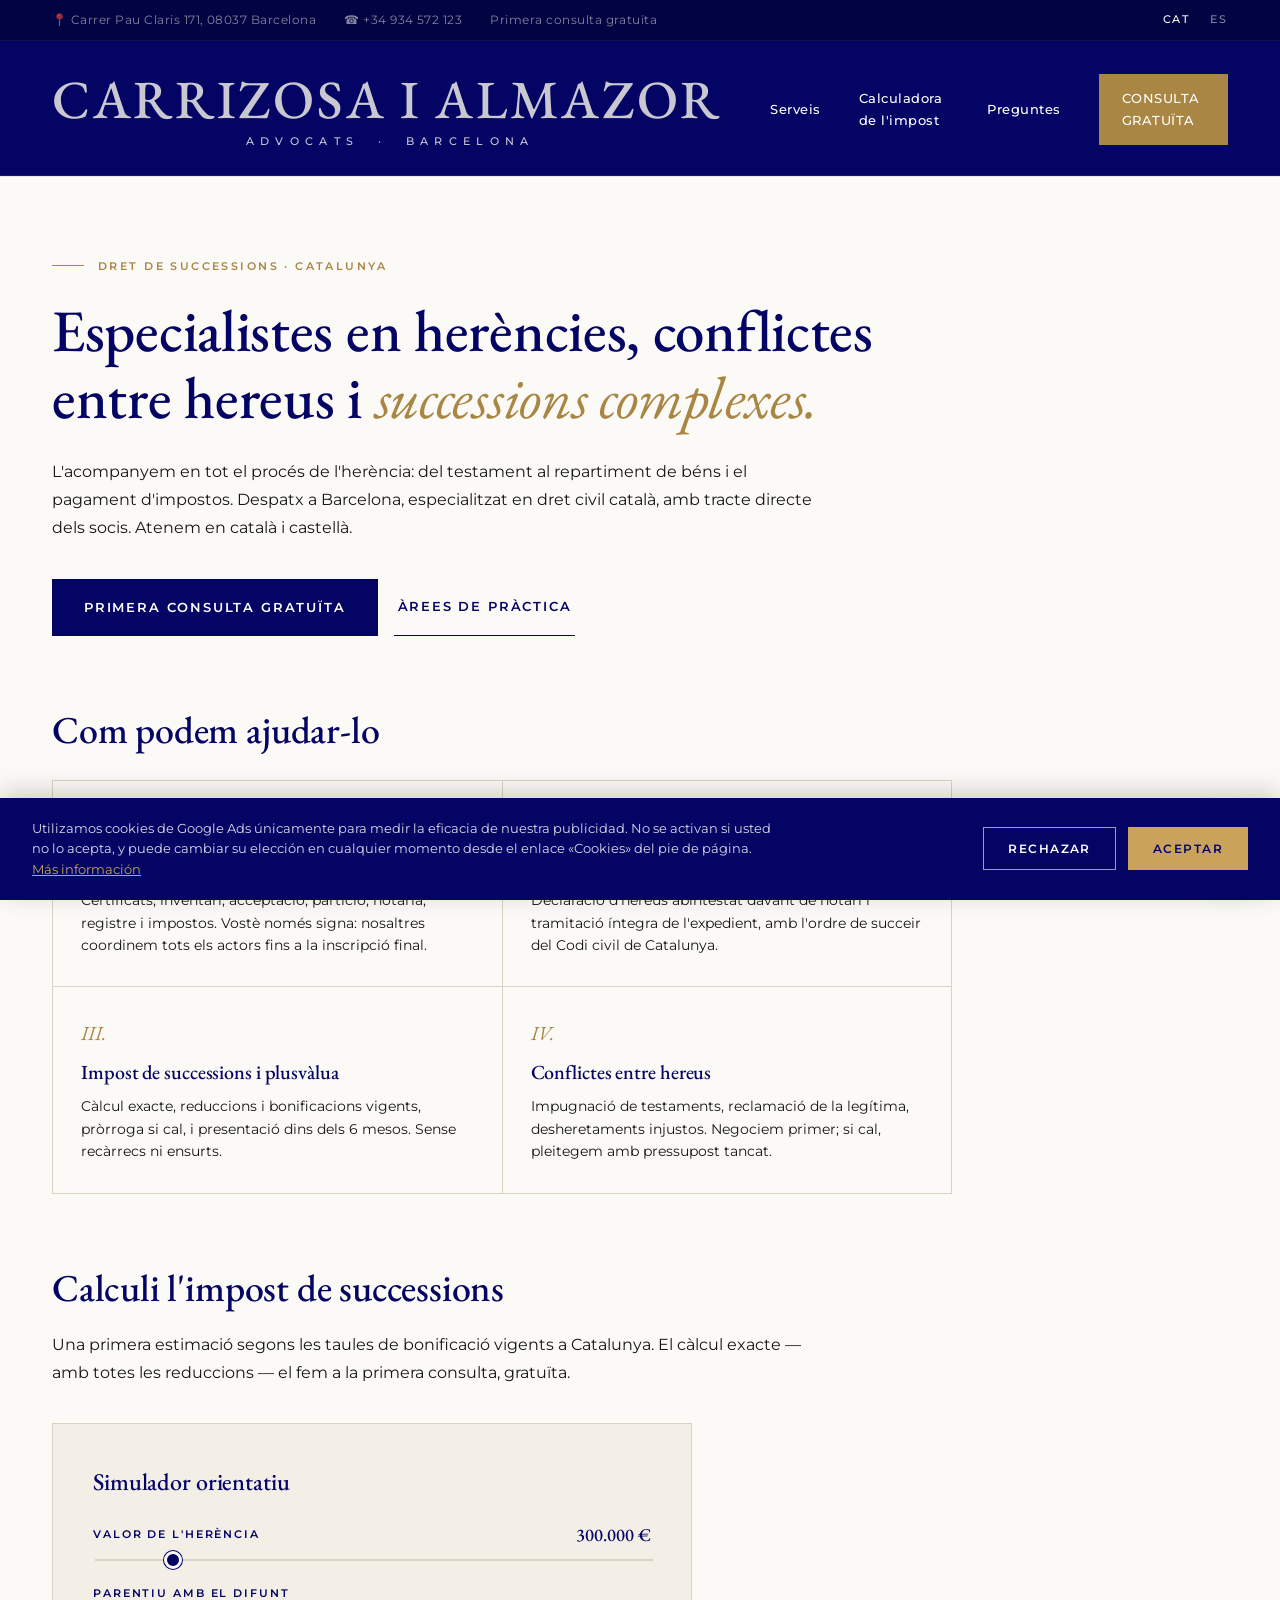
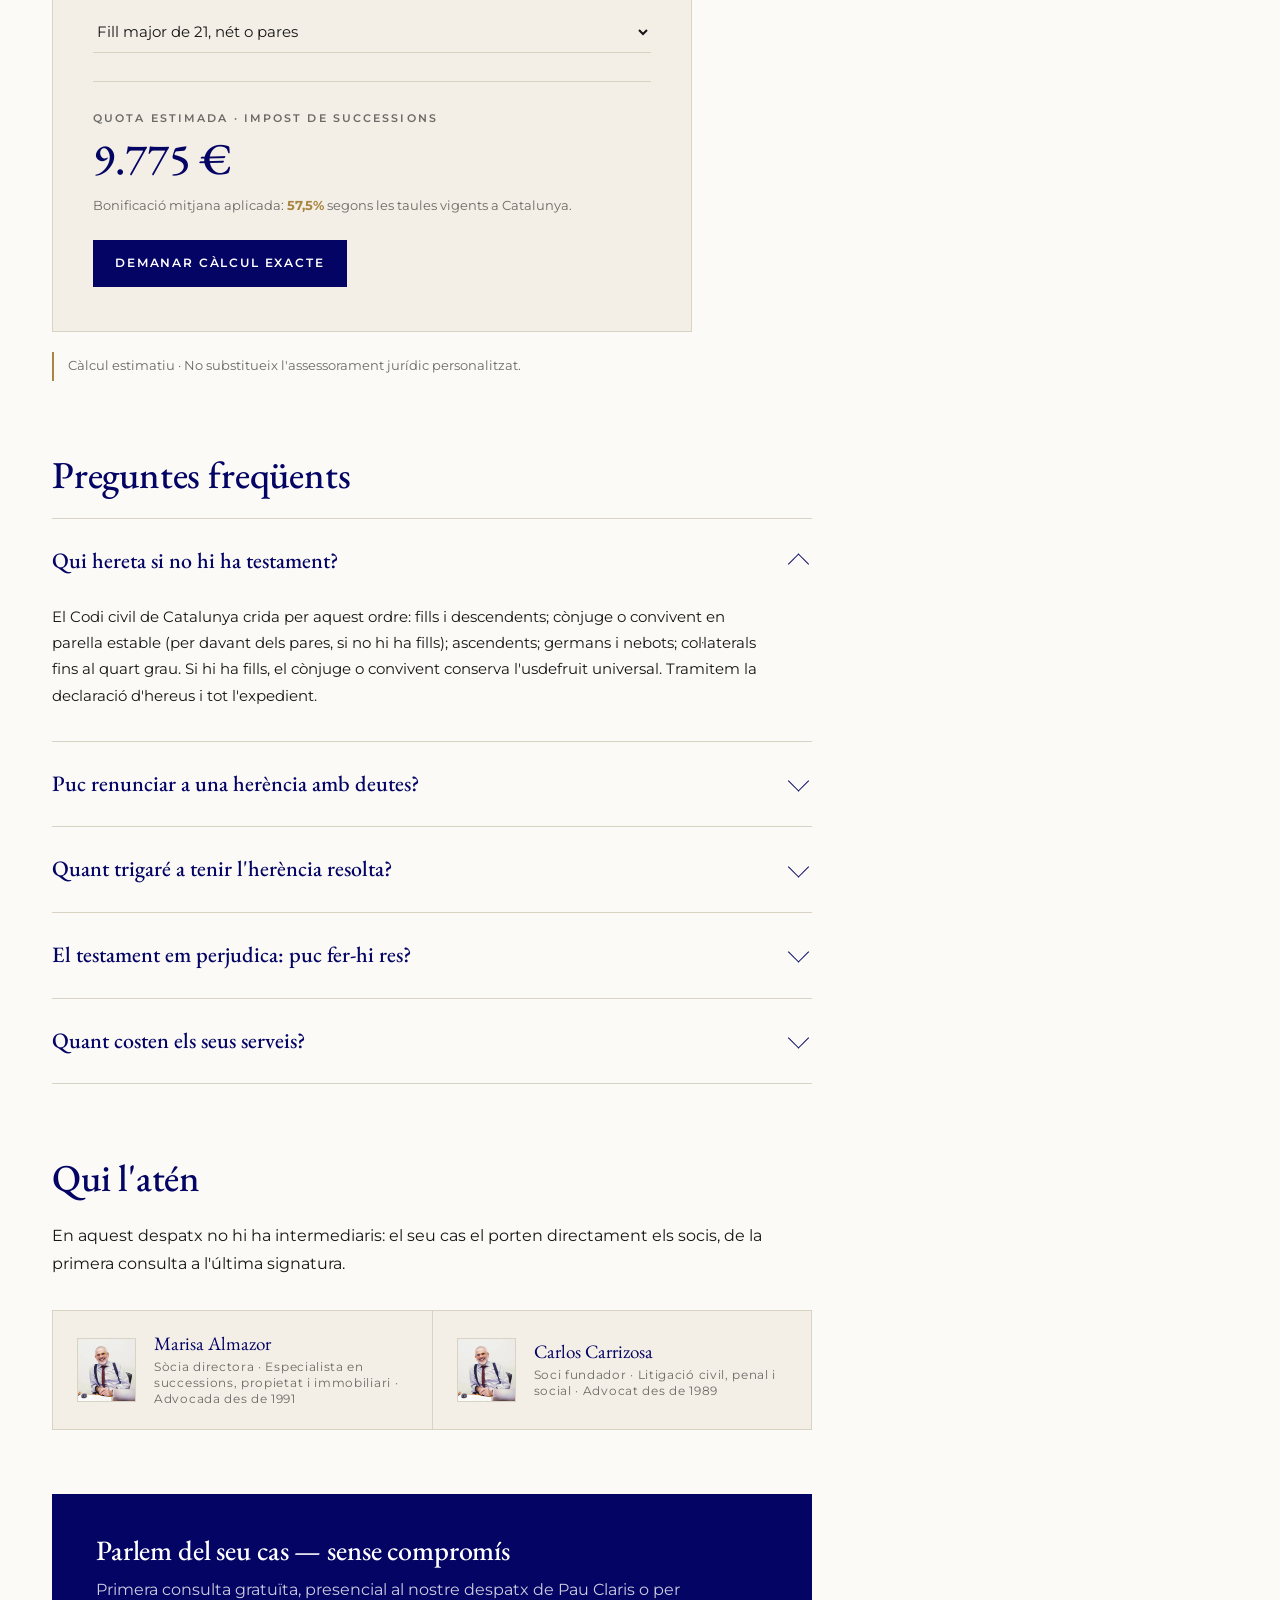
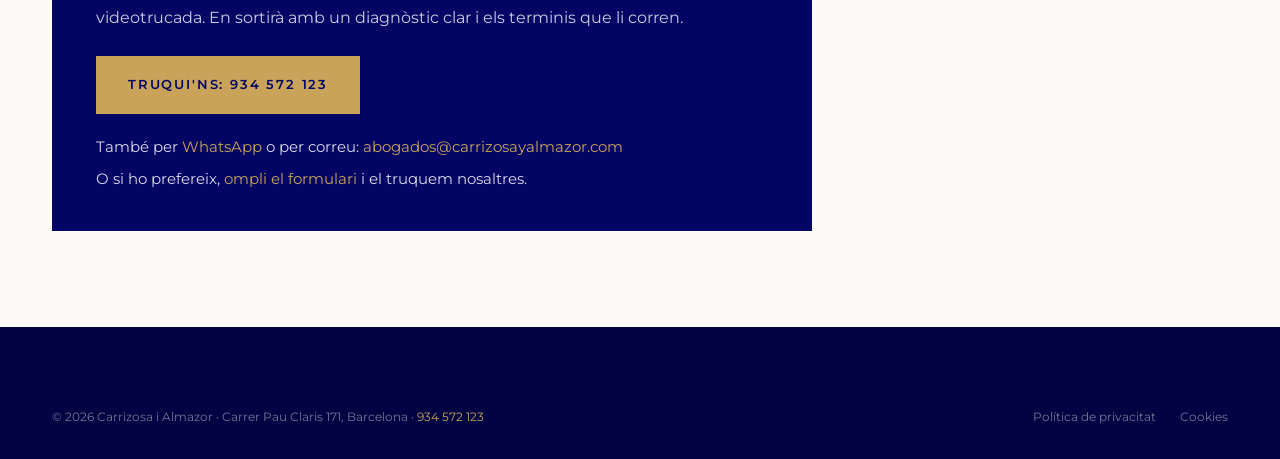
==== commit 0ac9f5c1: "fix(calculadora): tarifa propia de Cataluna art. 57 Ley 19/2010 + coeficiente multiplicador art. 58 " ====
--- a/ca/index.html
+++ b/ca/index.html
@@ -288,8 +288,9 @@
         return suma / base;
       }
       function tarifa(base){
-        var tramos = [[7993,7.65],[7987,8.5],[7987,9.35],[7987,10.2],[39877,11.05],[39877,16.15],[239389,21.25],[398777,29.75]];
-        var tipoFinal = 34;
+        // Tarifa propia de Catalunya, art. 57 Llei 19/2010 (7-32% en 5 trams)
+        var tramos = [[50000,7],[100000,11],[250000,17],[400000,24]];
+        var tipoFinal = 32;
         var c = 0, restante = base;
         for(var i=0;i<tramos.length && restante>0;i++){
           var t = Math.min(restante, tramos[i][0]);
@@ -304,7 +305,9 @@
         var k = kin.value;
         var reducc = {conyuge:100000, gi:100000, gii:100000, giii:8000, giv:0}[k] || 0;
         var base = Math.max(0, v - reducc);
-        var cuota = tarifa(base);
+        // Coeficient multiplicador art. 58 Llei 19/2010 (patrimoni preexistent < 500.000)
+        var coef = {giii:1.5882, giv:2}[k] || 1;
+        var cuota = tarifa(base) * coef;
         var bonifPct = 0;
         if(k==='conyuge') bonifPct = 99;
         else if(k==='gi') bonifPct = bonifMedia(base, TABLA_GI);
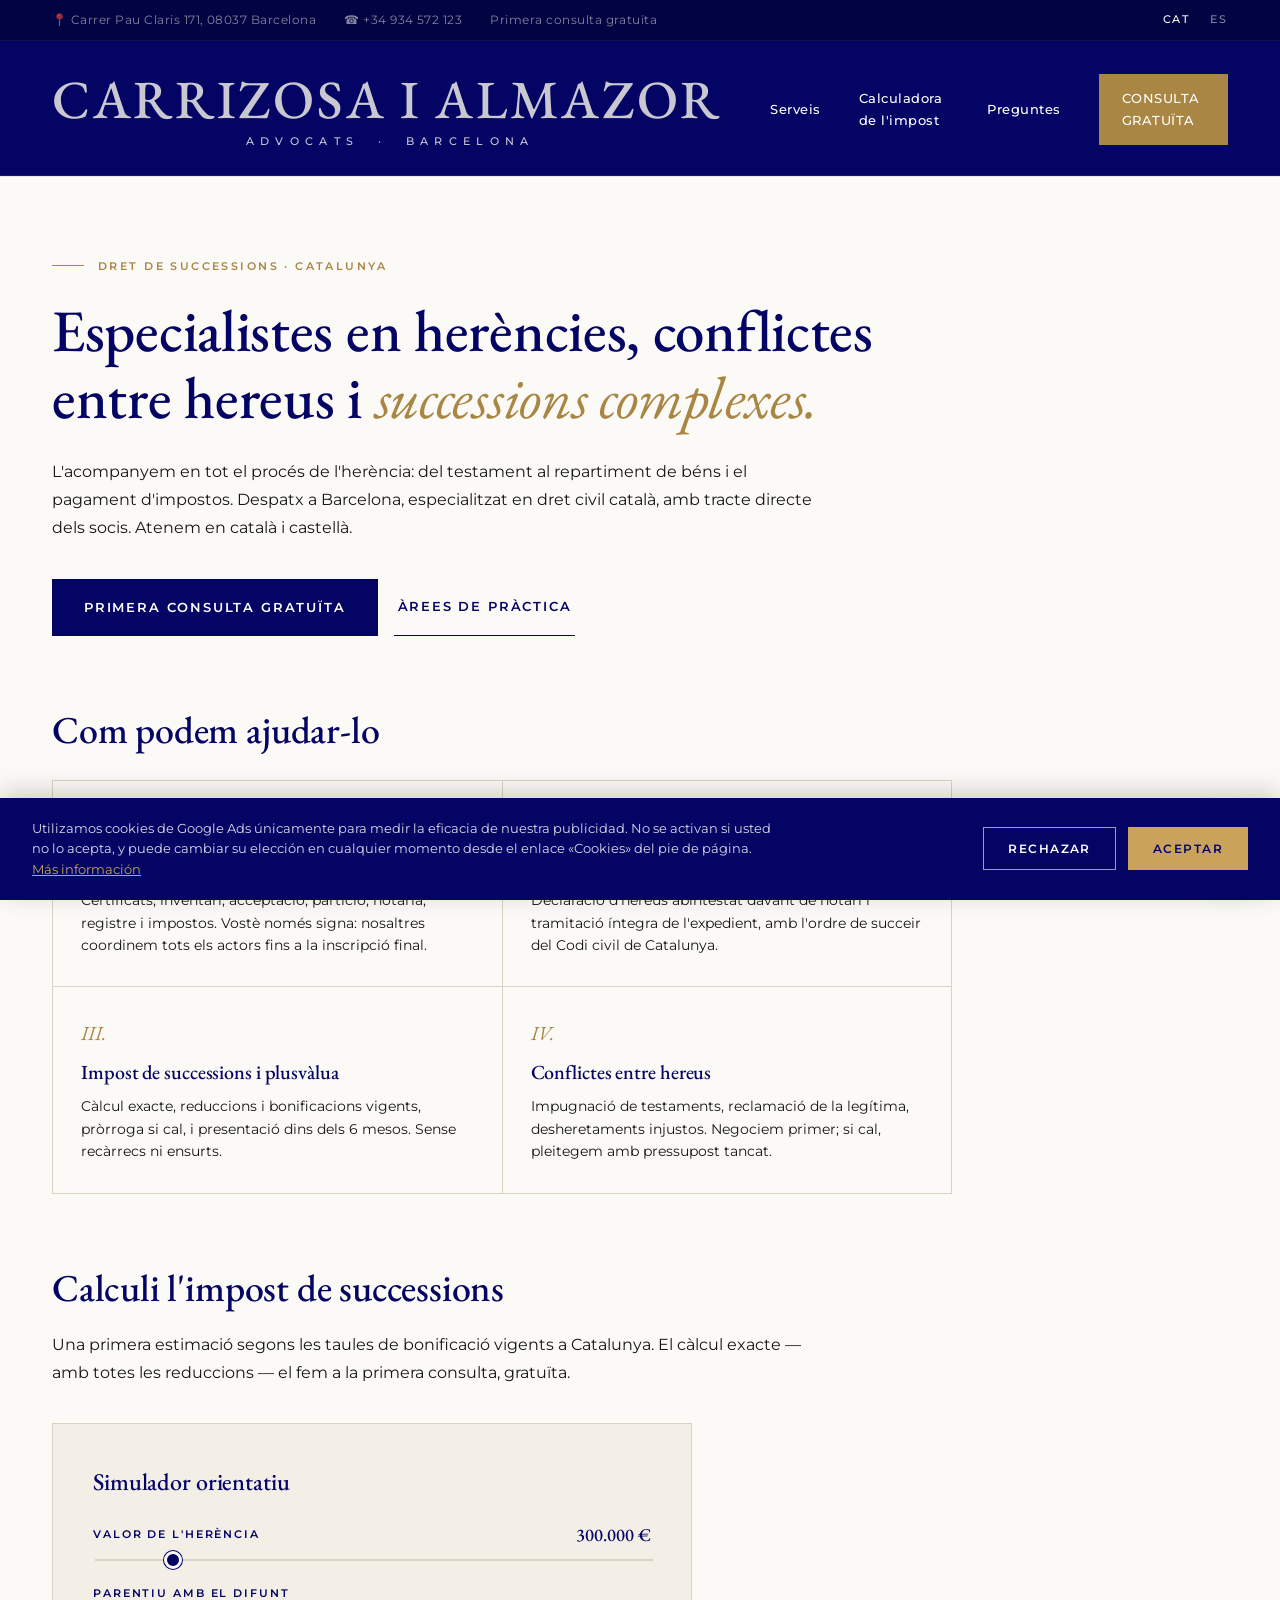
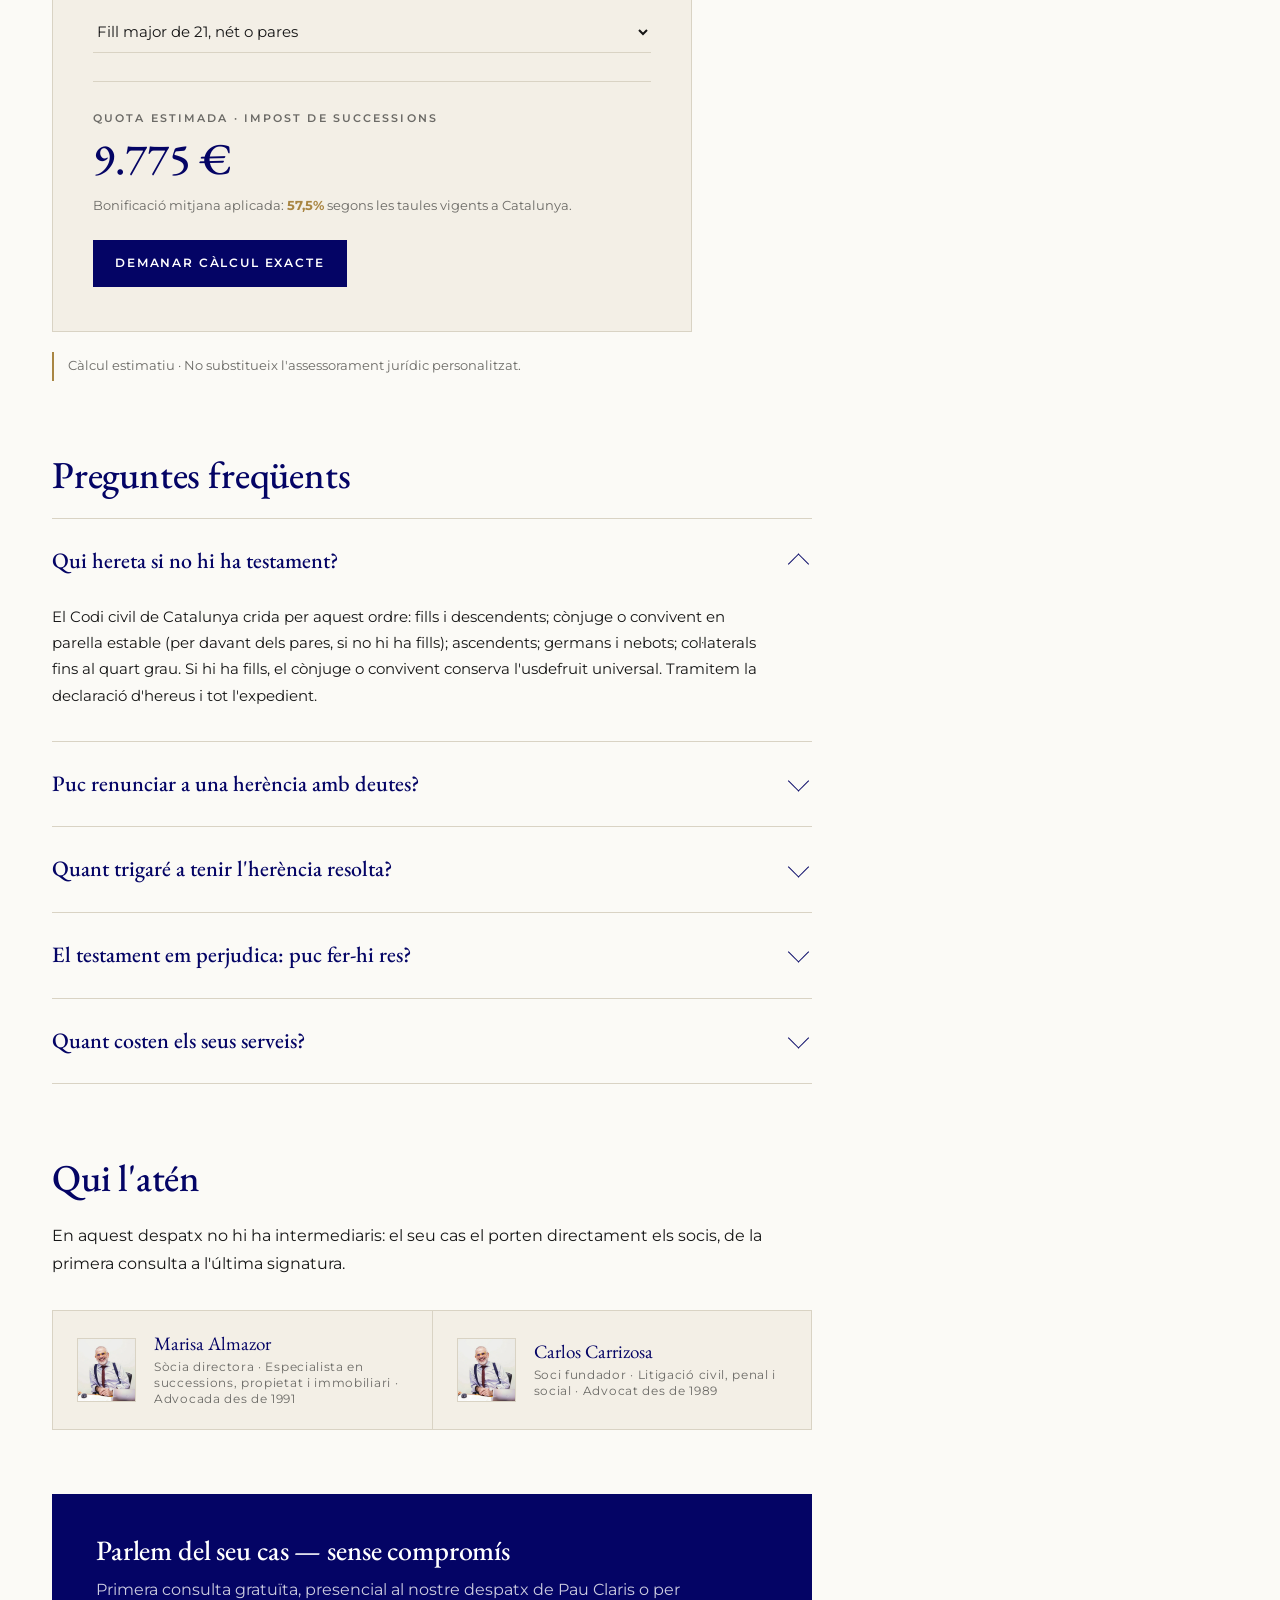
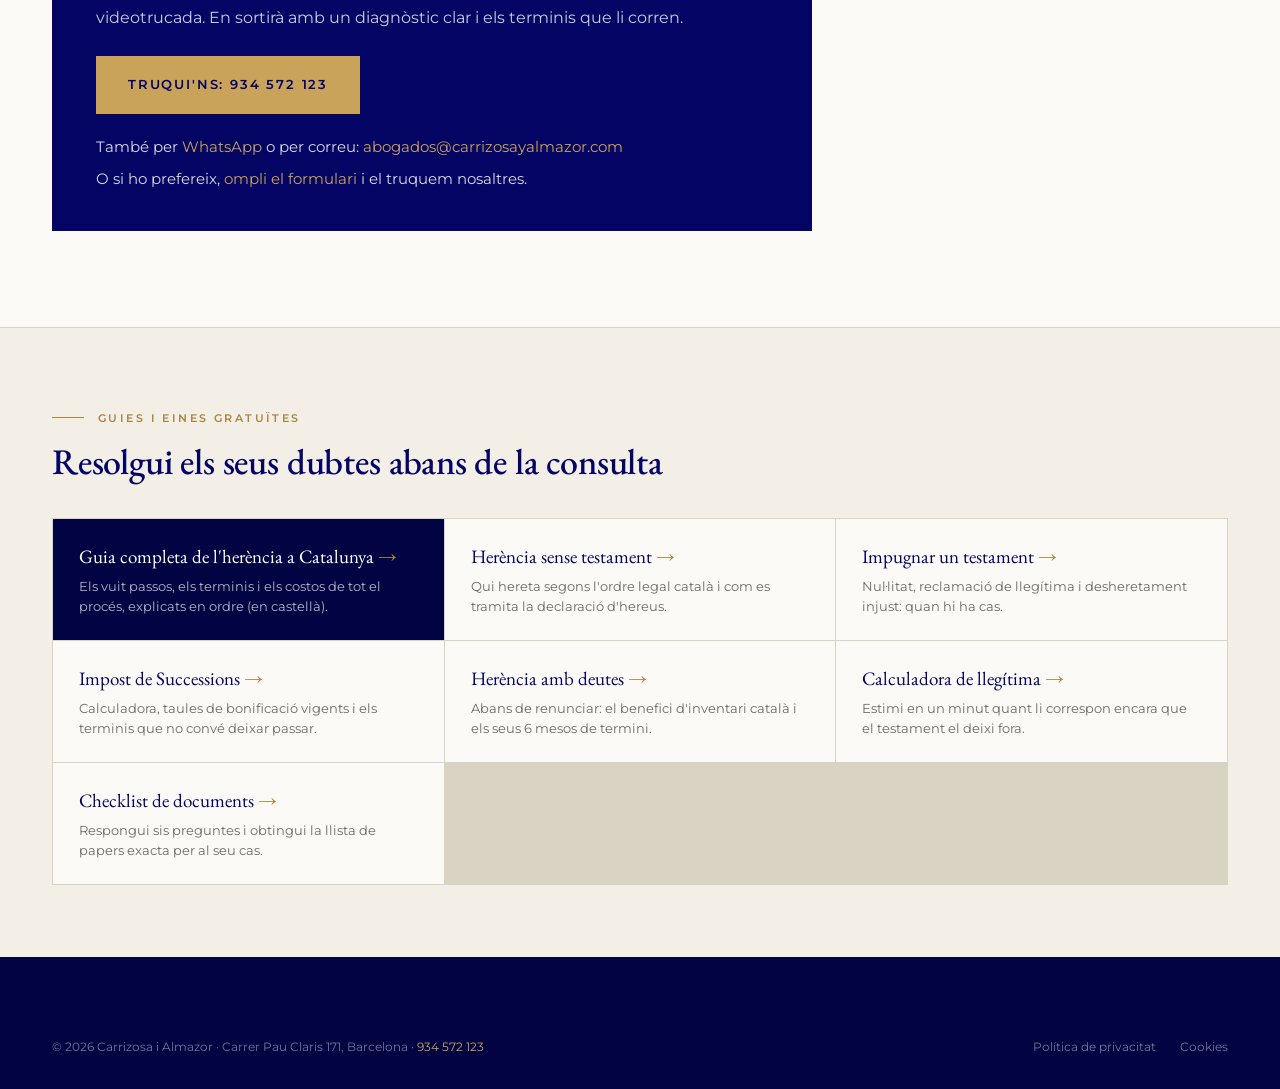
==== commit 414f0d6a: "feat(seo): seccion Guias y herramientas en ambas landings (enlaces internos al cluster, tras el bloq" ====
--- a/ca/index.html
+++ b/ca/index.html
@@ -59,6 +59,23 @@
   .cta-bloque .btn-primary:hover{background:#b8934a}
   .cta-bloque .dades{display:flex;flex-direction:column;gap:8px;margin-top:22px;font-size:14.5px;color:rgba(255,255,255,.85)}
   .cta-bloque .dades a{color:#c9a35a}
+
+  /* GUIAS Y HERRAMIENTAS (enlaces al cluster; SEO, colocado tras el contacto) */
+  .guias{background:var(--bg-2);border-top:1px solid var(--line);padding:72px 0}
+  .guias .eyebrow{margin-bottom:14px}
+  .guias h2{font-size:clamp(26px,3vw,36px);margin:0 0 36px}
+  .guias-grid{display:grid;grid-template-columns:repeat(3,1fr);gap:1px;background:var(--line);border:1px solid var(--line)}
+  .guia-link{background:var(--bg);padding:26px 26px 24px;text-decoration:none;display:block;transition:background .15s}
+  .guia-link:hover{background:#fff}
+  .guia-link .gt{font-family:"EB Garamond",serif;color:var(--ink);font-size:19px;line-height:1.3;margin-bottom:6px}
+  .guia-link .gd{font-size:13px;line-height:1.55;color:var(--muted)}
+  .guia-link .gt::after{content:" \2192";color:var(--gold)}
+  .guia-link.destacada{background:var(--ink-2)}
+  .guia-link.destacada .gt{color:#fff}
+  .guia-link.destacada .gd{color:#b6b4c6}
+  .guia-link.destacada:hover{background:var(--ink)}
+  @media(max-width:980px){.guias-grid{grid-template-columns:1fr 1fr}}
+  @media(max-width:680px){.guias{padding:52px 0}.guias-grid{grid-template-columns:1fr}}
 </style>
 
 <script type="application/ld+json">
@@ -248,6 +265,45 @@
       </div>
     </div>
   </main>
+
+
+  <!-- GUIES I EINES (cluster SEO) -->
+  <section class="guias" id="guies">
+    <div class="container">
+      <span class="eyebrow">Guies i eines gratuïtes</span>
+      <h2>Resolgui els seus dubtes abans de la consulta</h2>
+      <div class="guias-grid">
+        <a class="guia-link destacada" href="/guia-herencias-cataluna/">
+          <div class="gt">Guia completa de l'herència a Catalunya</div>
+          <div class="gd">Els vuit passos, els terminis i els costos de tot el procés, explicats en ordre (en castellà).</div>
+        </a>
+        <a class="guia-link" href="/herencia-sin-testamento/">
+          <div class="gt">Herència sense testament</div>
+          <div class="gd">Qui hereta segons l'ordre legal català i com es tramita la declaració d'hereus.</div>
+        </a>
+        <a class="guia-link" href="/impugnar-testamento/">
+          <div class="gt">Impugnar un testament</div>
+          <div class="gd">Nul·litat, reclamació de llegítima i desheretament injust: quan hi ha cas.</div>
+        </a>
+        <a class="guia-link" href="/impuesto-de-sucesiones/">
+          <div class="gt">Impost de Successions</div>
+          <div class="gd">Calculadora, taules de bonificació vigents i els terminis que no convé deixar passar.</div>
+        </a>
+        <a class="guia-link" href="/herencia-con-deudas/">
+          <div class="gt">Herència amb deutes</div>
+          <div class="gd">Abans de renunciar: el benefici d'inventari català i els seus 6 mesos de termini.</div>
+        </a>
+        <a class="guia-link" href="/calculadora-legitima/">
+          <div class="gt">Calculadora de llegítima</div>
+          <div class="gd">Estimi en un minut quant li correspon encara que el testament el deixi fora.</div>
+        </a>
+        <a class="guia-link" href="/documentos-herencia/">
+          <div class="gt">Checklist de documents</div>
+          <div class="gd">Respongui sis preguntes i obtingui la llista de papers exacta per al seu cas.</div>
+        </a>
+      </div>
+    </div>
+  </section>
 
   <!-- FOOTER -->
   <footer>
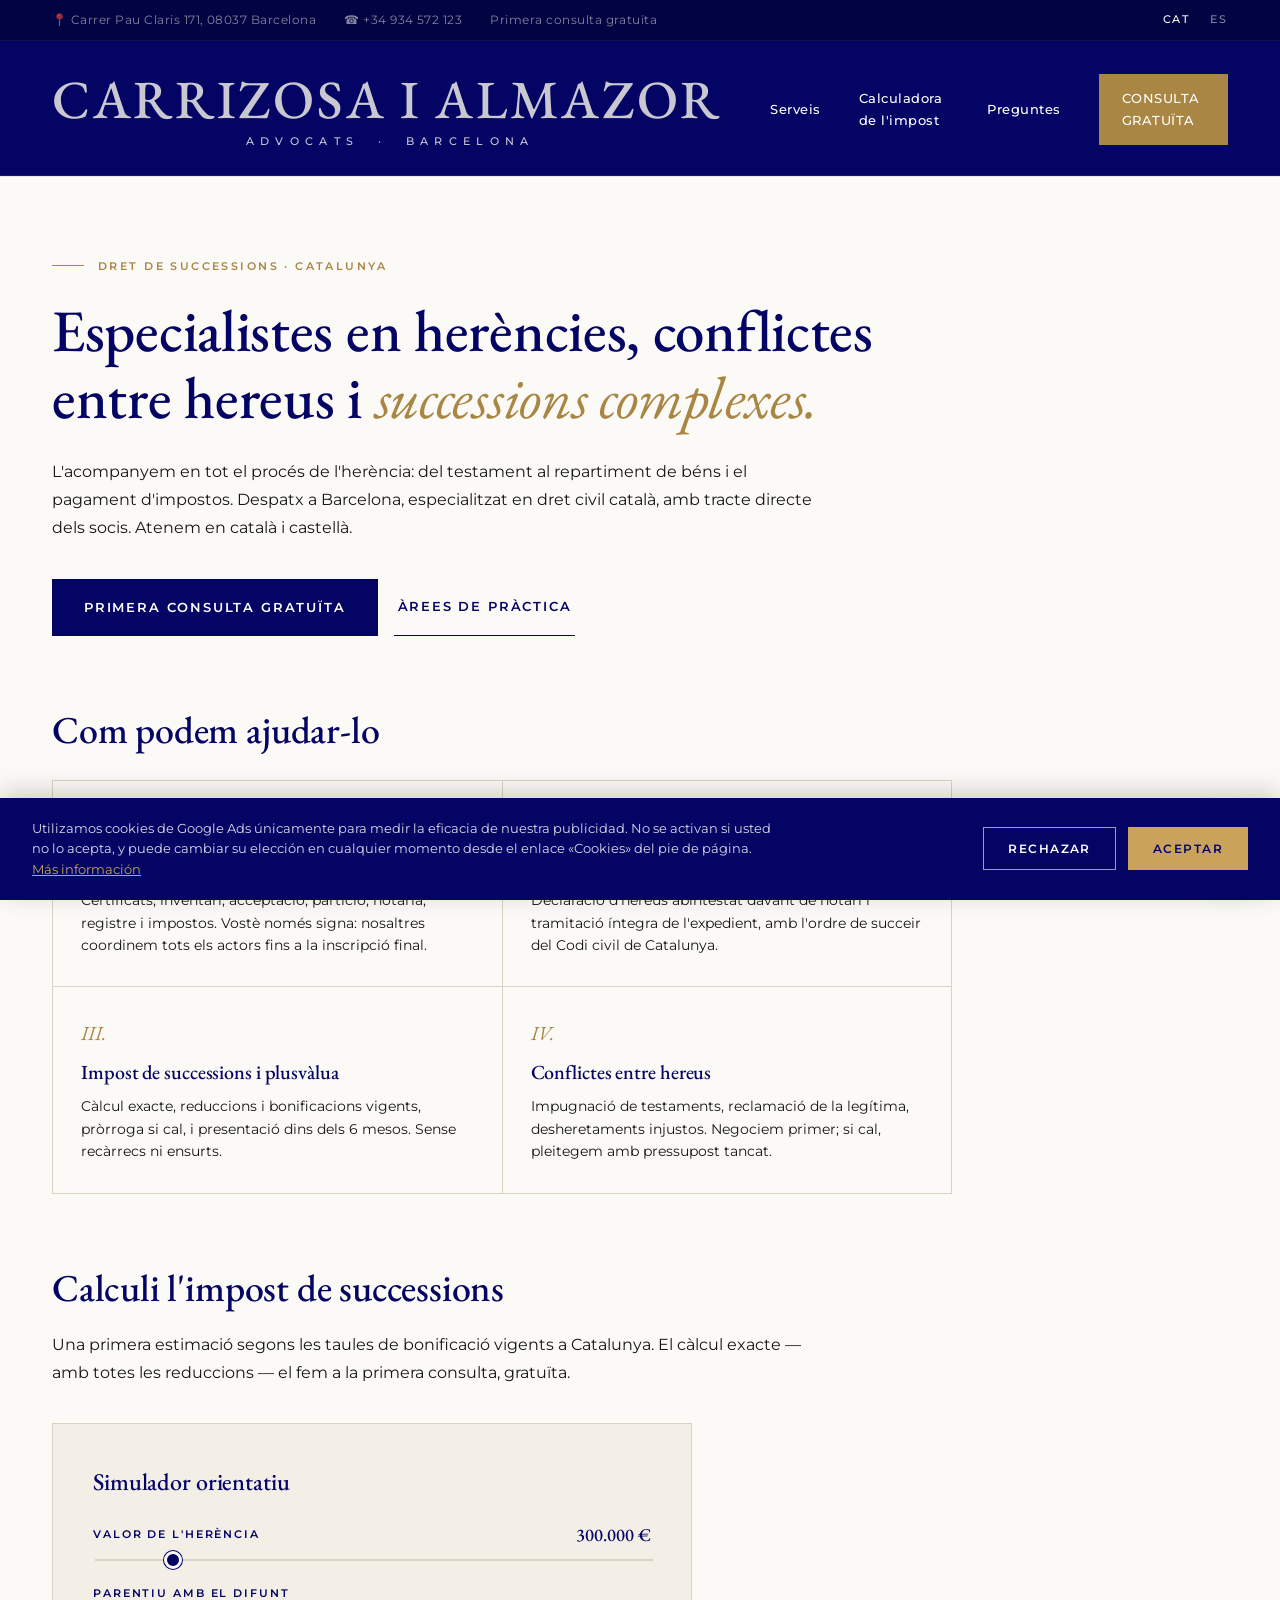
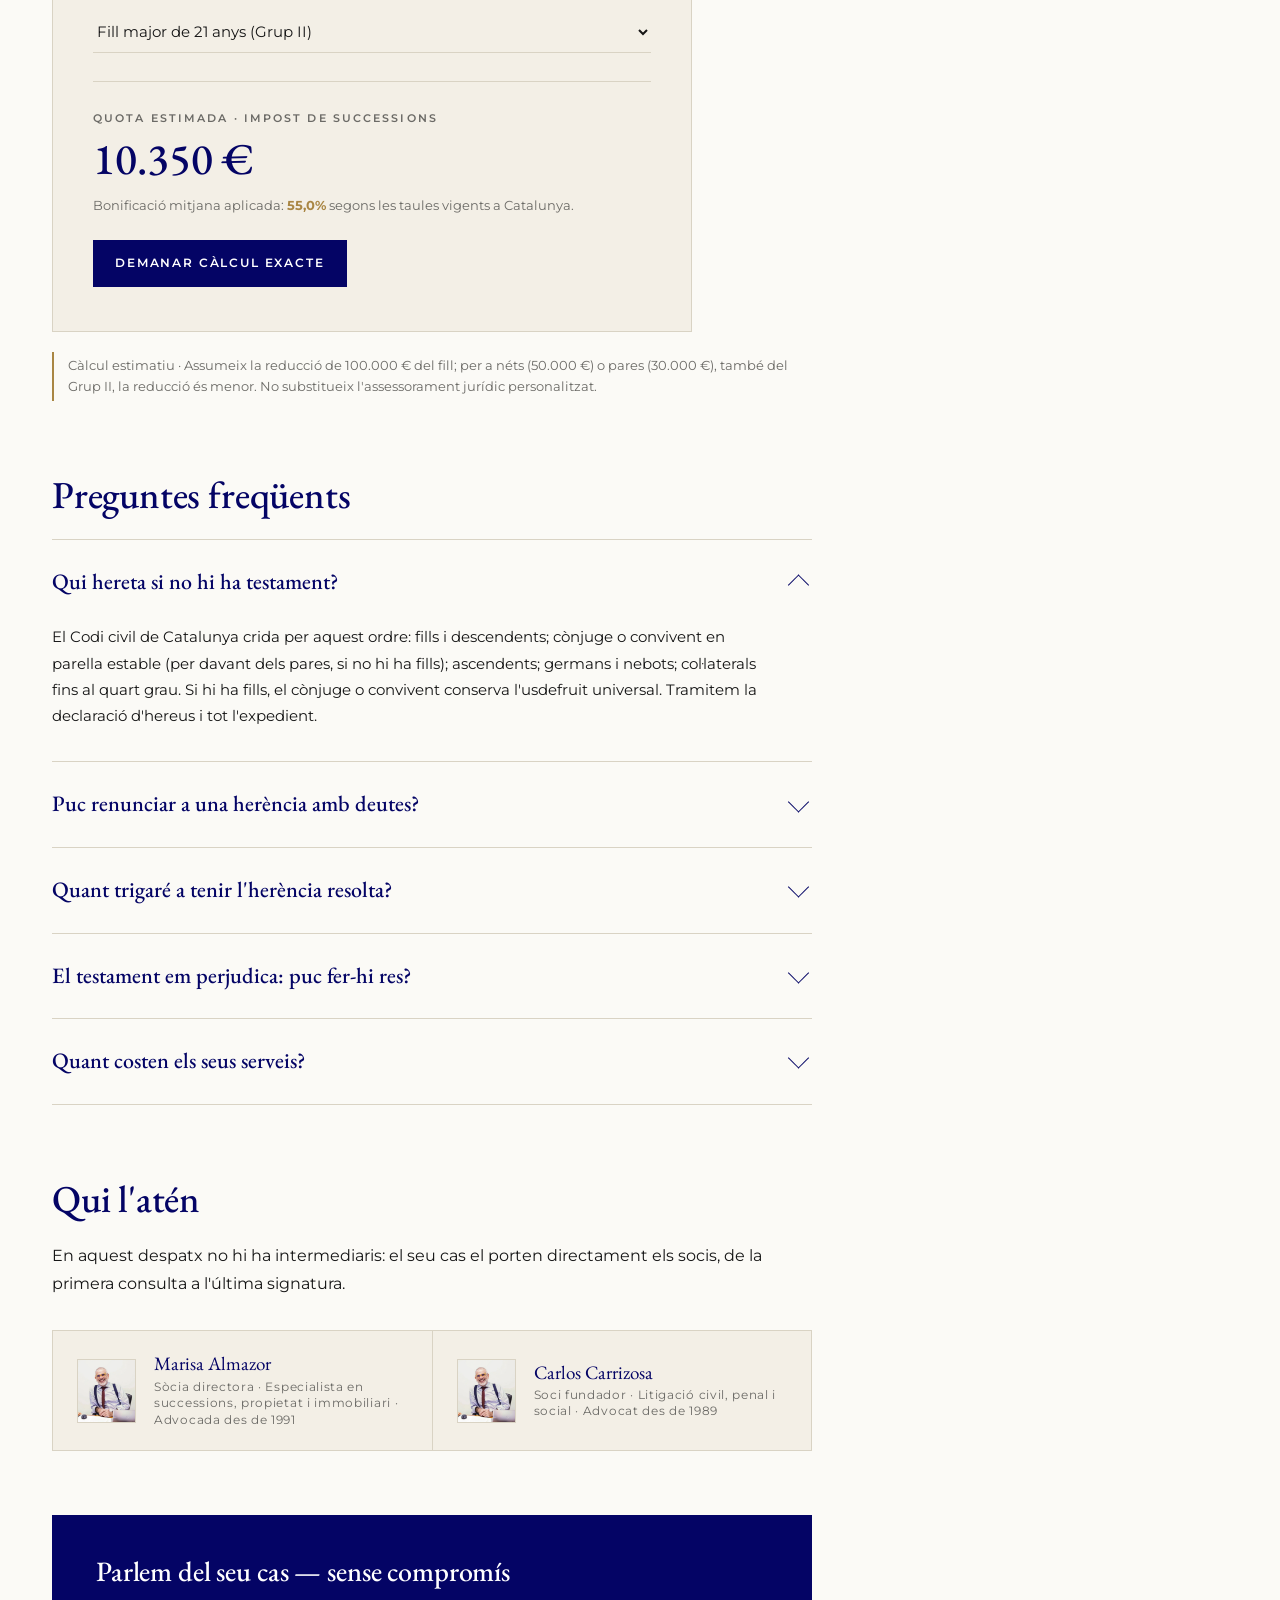
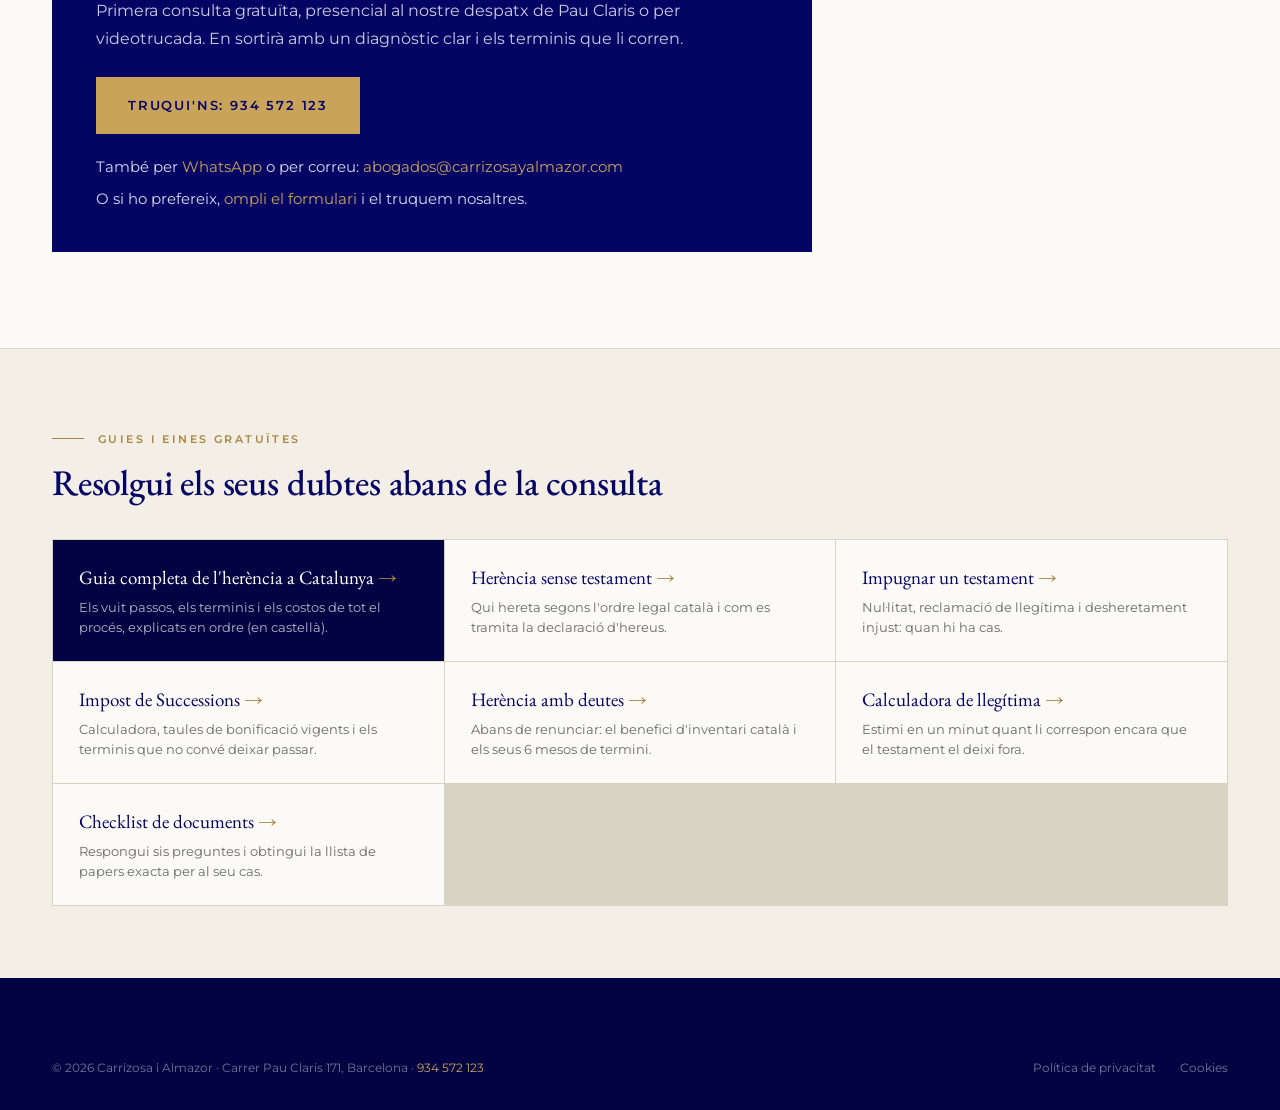
==== commit fa456a2f: "fix(juridico): correcciones de verificacion legal en las guias de sucesiones Revision juridica adver" ====
--- a/ca/index.html
+++ b/ca/index.html
@@ -197,7 +197,7 @@
           <select id="kin">
             <option value="conyuge">Cònjuge o parella estable</option>
             <option value="gi">Fill o nét menor de 21 anys</option>
-            <option value="gii" selected>Fill major de 21, nét o pares</option>
+            <option value="gii" selected>Fill major de 21 anys (Grup II)</option>
             <option value="giii">Germans, nebots, oncles</option>
             <option value="giv">Cosins i altres / sense parentiu</option>
           </select>
@@ -209,7 +209,7 @@
           <a href="#contacte" class="calc-cta">Demanar càlcul exacte</a>
         </div>
       </div>
-      <div class="fuente">Càlcul estimatiu · No substitueix l'assessorament jurídic personalitzat.</div>
+      <div class="fuente">Càlcul estimatiu · Assumeix la reducció de 100.000 € del fill; per a néts (50.000 €) o pares (30.000 €), també del Grup II, la reducció és menor. No substitueix l'assessorament jurídic personalitzat.</div>
 
       <h2 id="faq">Preguntes freqüents</h2>
       <div class="faq-list" style="margin:0;max-width:760px">
@@ -366,8 +366,9 @@
         var cuota = tarifa(base) * coef;
         var bonifPct = 0;
         if(k==='conyuge') bonifPct = 99;
-        else if(k==='gi') bonifPct = bonifMedia(base, TABLA_GI);
-        else if(k==='gii') bonifPct = bonifMedia(base, TABLA_GII);
+        // Bonificacio: percentatge mitja ponderat per trams de BASE IMPOSABLE (v), no de base liquidable (art. 58 bis.2)
+        else if(k==='gi') bonifPct = bonifMedia(v, TABLA_GI);
+        else if(k==='gii') bonifPct = bonifMedia(v, TABLA_GII);
         var pagar = cuota * (1 - bonifPct/100);
         document.getElementById('vAmount').textContent = fmt.format(v);
         document.getElementById('vResult').textContent = fmt.format(Math.round(pagar));
--- a/assets/estilo.css
+++ b/assets/estilo.css
@@ -695,10 +695,10 @@
     padding:80px 0 32px;font-size:13.5px;
   }
   .footer-grid{
-    display:grid;grid-template-columns:1.5fr 1fr 1fr 1fr;gap:48px;
+    display:grid;grid-template-columns:2fr 1fr 1fr 1fr;gap:44px;
     padding-bottom:56px;border-bottom:1px solid rgba(255,255,255,.12);
   }
-  .footer-brand .brand-name{color:#fff;font-size:34px;line-height:1}
+  .footer-brand .brand-name{color:#fff;font-size:30px;line-height:1;white-space:nowrap}
   .footer-brand .brand-name small{color:rgba(255,255,255,.5);margin-left:14px}
   .footer-brand .crest{border-color:rgba(255,255,255,.5);color:#fff}
   .footer-brand .crest::before,.footer-brand .crest::after{background:rgba(255,255,255,.5)}
@@ -833,7 +833,7 @@
     .topbar-left span:first-child{display:inline}
     .topbar-right{display:none}
 
-    .brand-name{font-size:26px;white-space:normal}
+    .brand-name{font-size:clamp(16px,5.8vw,34px);white-space:nowrap}
     .brand-name small{font-size:9px;letter-spacing:0.28em;margin-left:8px}
 
     /* Hero */
@@ -913,7 +913,7 @@
     /* Footer */
     footer{padding:56px 0 24px}
     .footer-grid{gap:36px;padding-bottom:40px}
-    .footer-brand .brand-name{font-size:26px;white-space:normal}
+    .footer-brand .brand-name{font-size:clamp(16px,6.6vw,30px);white-space:nowrap}
     .footer-bottom{flex-direction:column;align-items:flex-start;text-align:left;font-size:11.5px}
     .footer-bottom .legal{flex-wrap:wrap;gap:16px}
   }
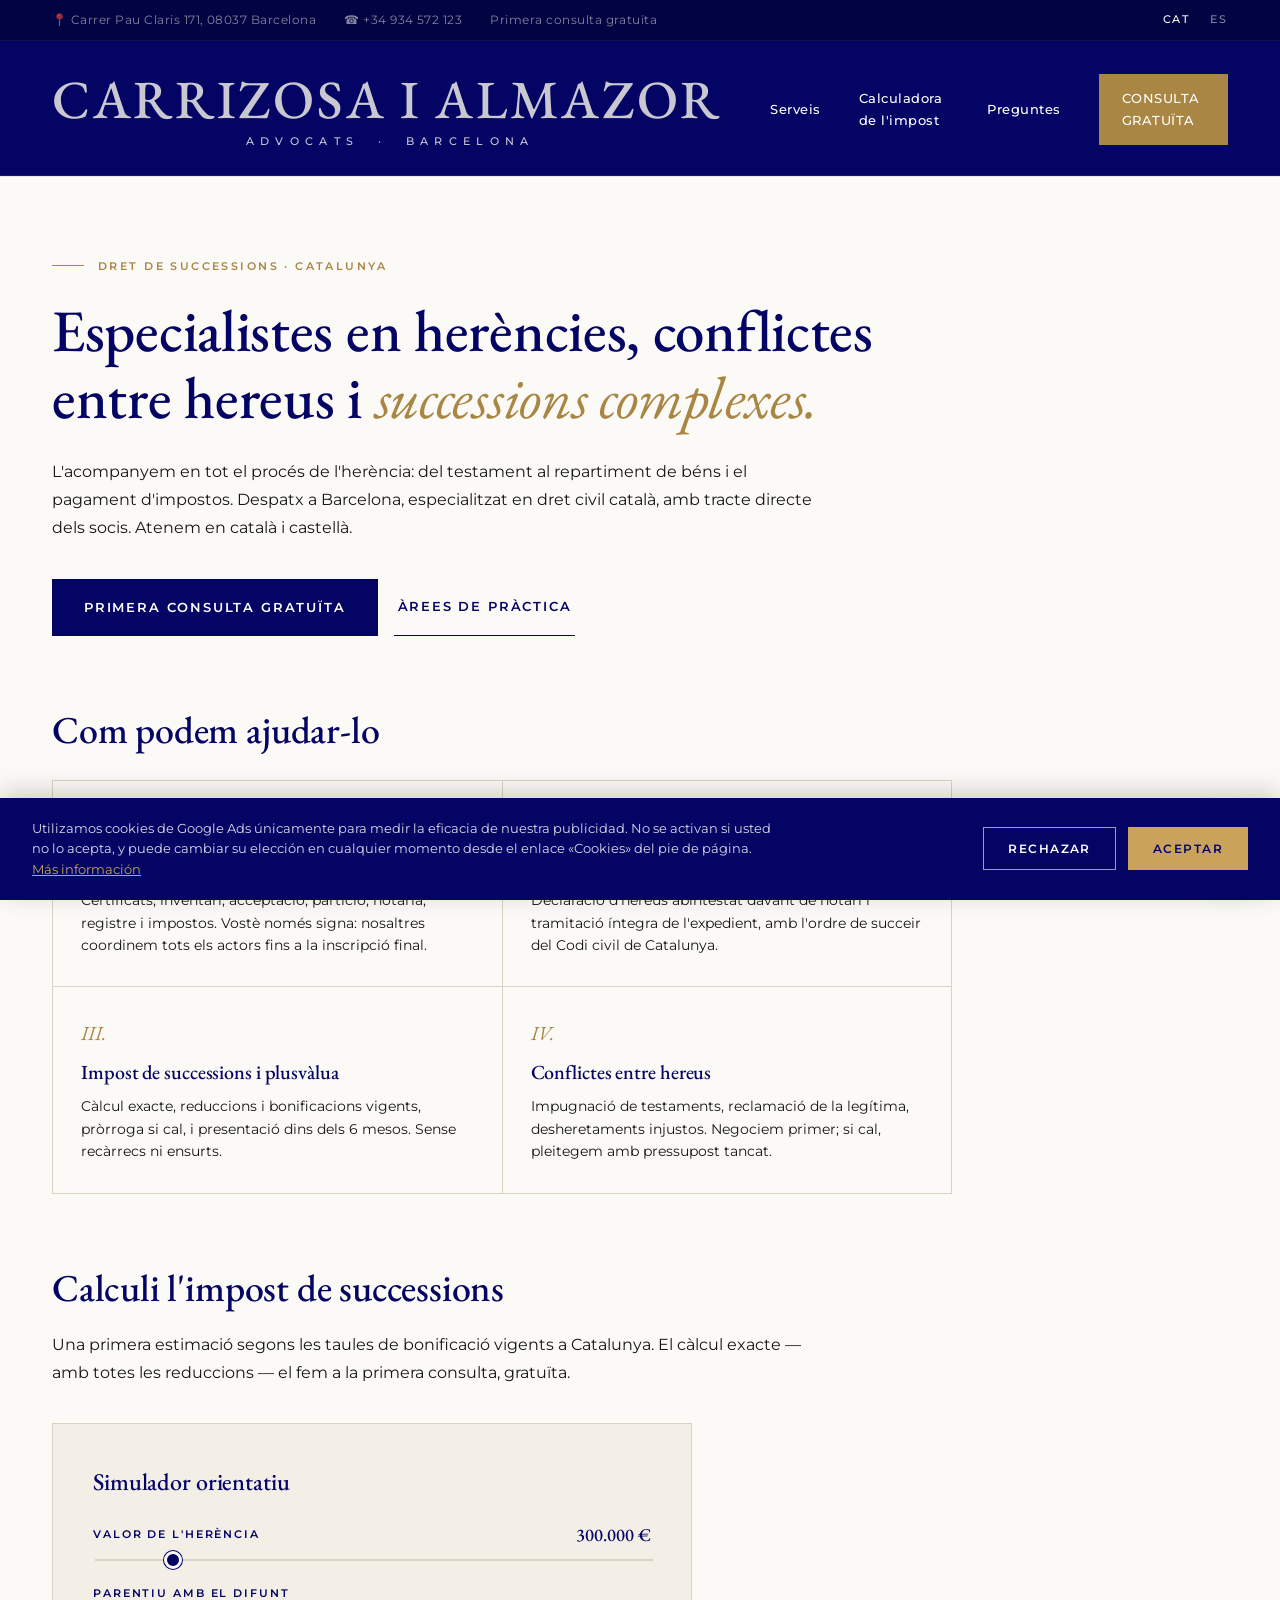
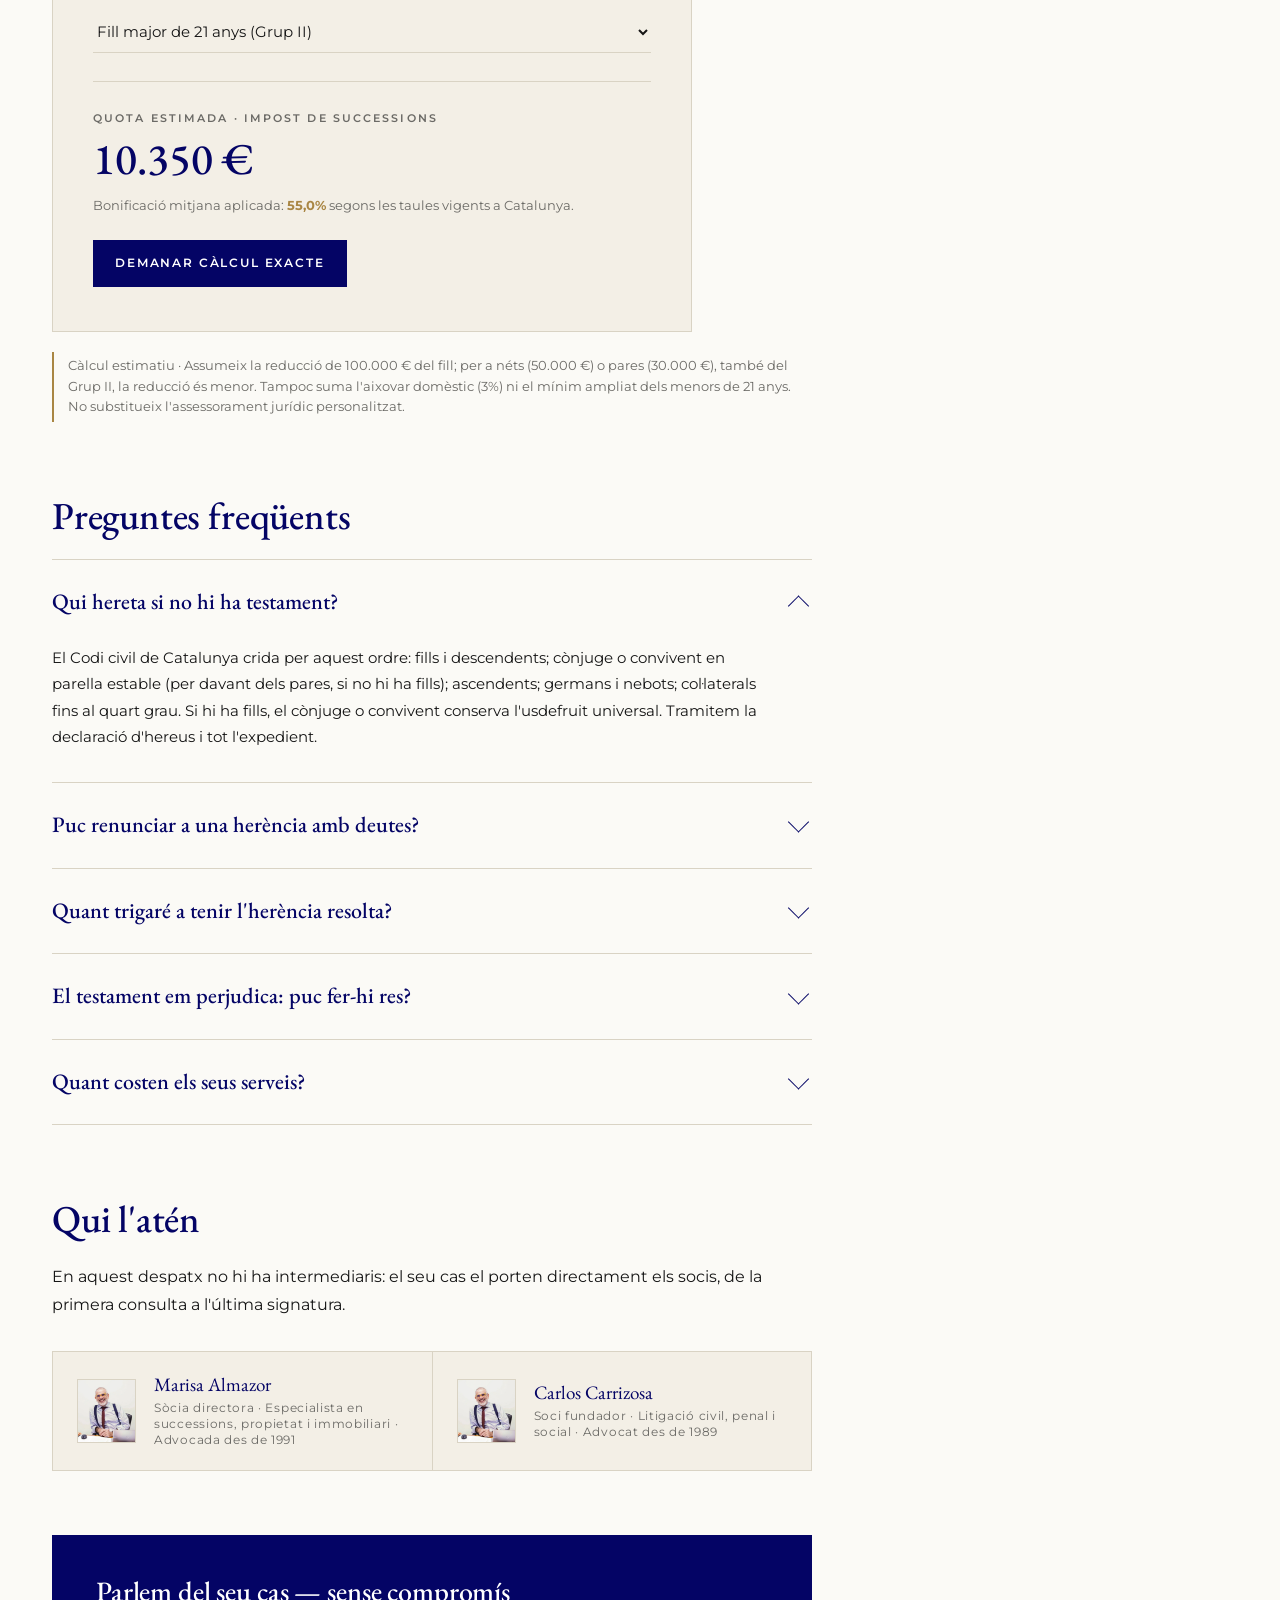
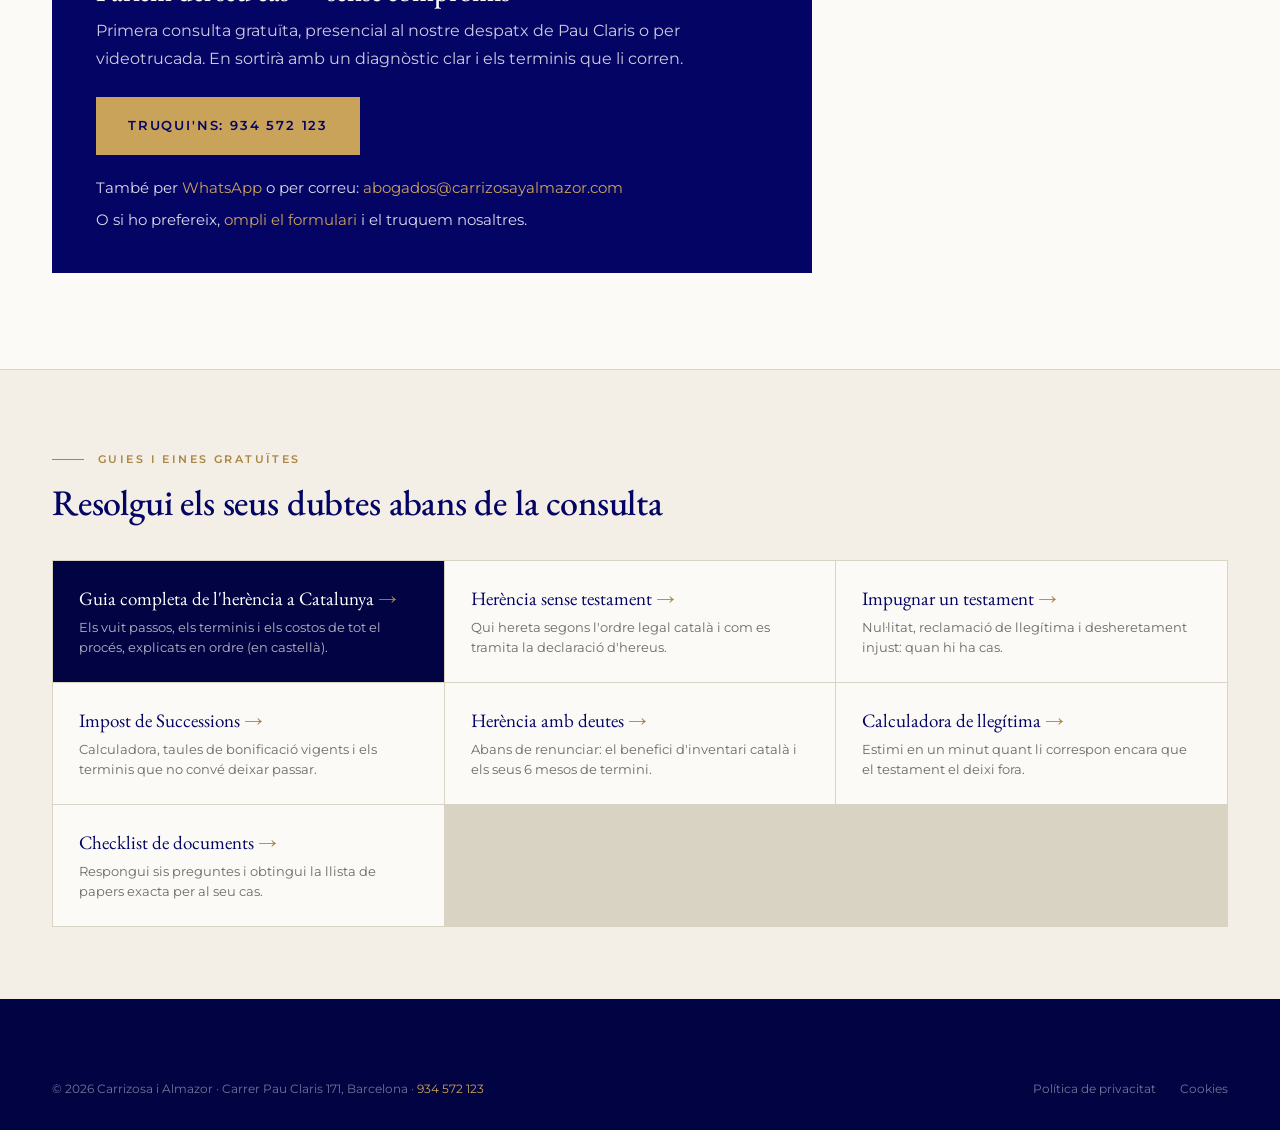
==== commit efe08159: "feat(juridico): mejoras opcionales en las guias de sucesiones (no eran errores) - Bonificacion del 9" ====
--- a/ca/index.html
+++ b/ca/index.html
@@ -209,7 +209,7 @@
           <a href="#contacte" class="calc-cta">Demanar càlcul exacte</a>
         </div>
       </div>
-      <div class="fuente">Càlcul estimatiu · Assumeix la reducció de 100.000 € del fill; per a néts (50.000 €) o pares (30.000 €), també del Grup II, la reducció és menor. No substitueix l'assessorament jurídic personalitzat.</div>
+      <div class="fuente">Càlcul estimatiu · Assumeix la reducció de 100.000 € del fill; per a néts (50.000 €) o pares (30.000 €), també del Grup II, la reducció és menor. Tampoc suma l'aixovar domèstic (3%) ni el mínim ampliat dels menors de 21 anys. No substitueix l'assessorament jurídic personalitzat.</div>
 
       <h2 id="faq">Preguntes freqüents</h2>
       <div class="faq-list" style="margin:0;max-width:760px">
@@ -361,7 +361,7 @@
         var k = kin.value;
         var reducc = {conyuge:100000, gi:100000, gii:100000, giii:8000, giv:0}[k] || 0;
         var base = Math.max(0, v - reducc);
-        // Coeficient multiplicador art. 58 Llei 19/2010 (patrimoni preexistent < 500.000)
+        // Coeficient multiplicador art. 58 del text refós DL 1/2024 (patrimoni preexistent < 500.000)
         var coef = {giii:1.5882, giv:2}[k] || 1;
         var cuota = tarifa(base) * coef;
         var bonifPct = 0;
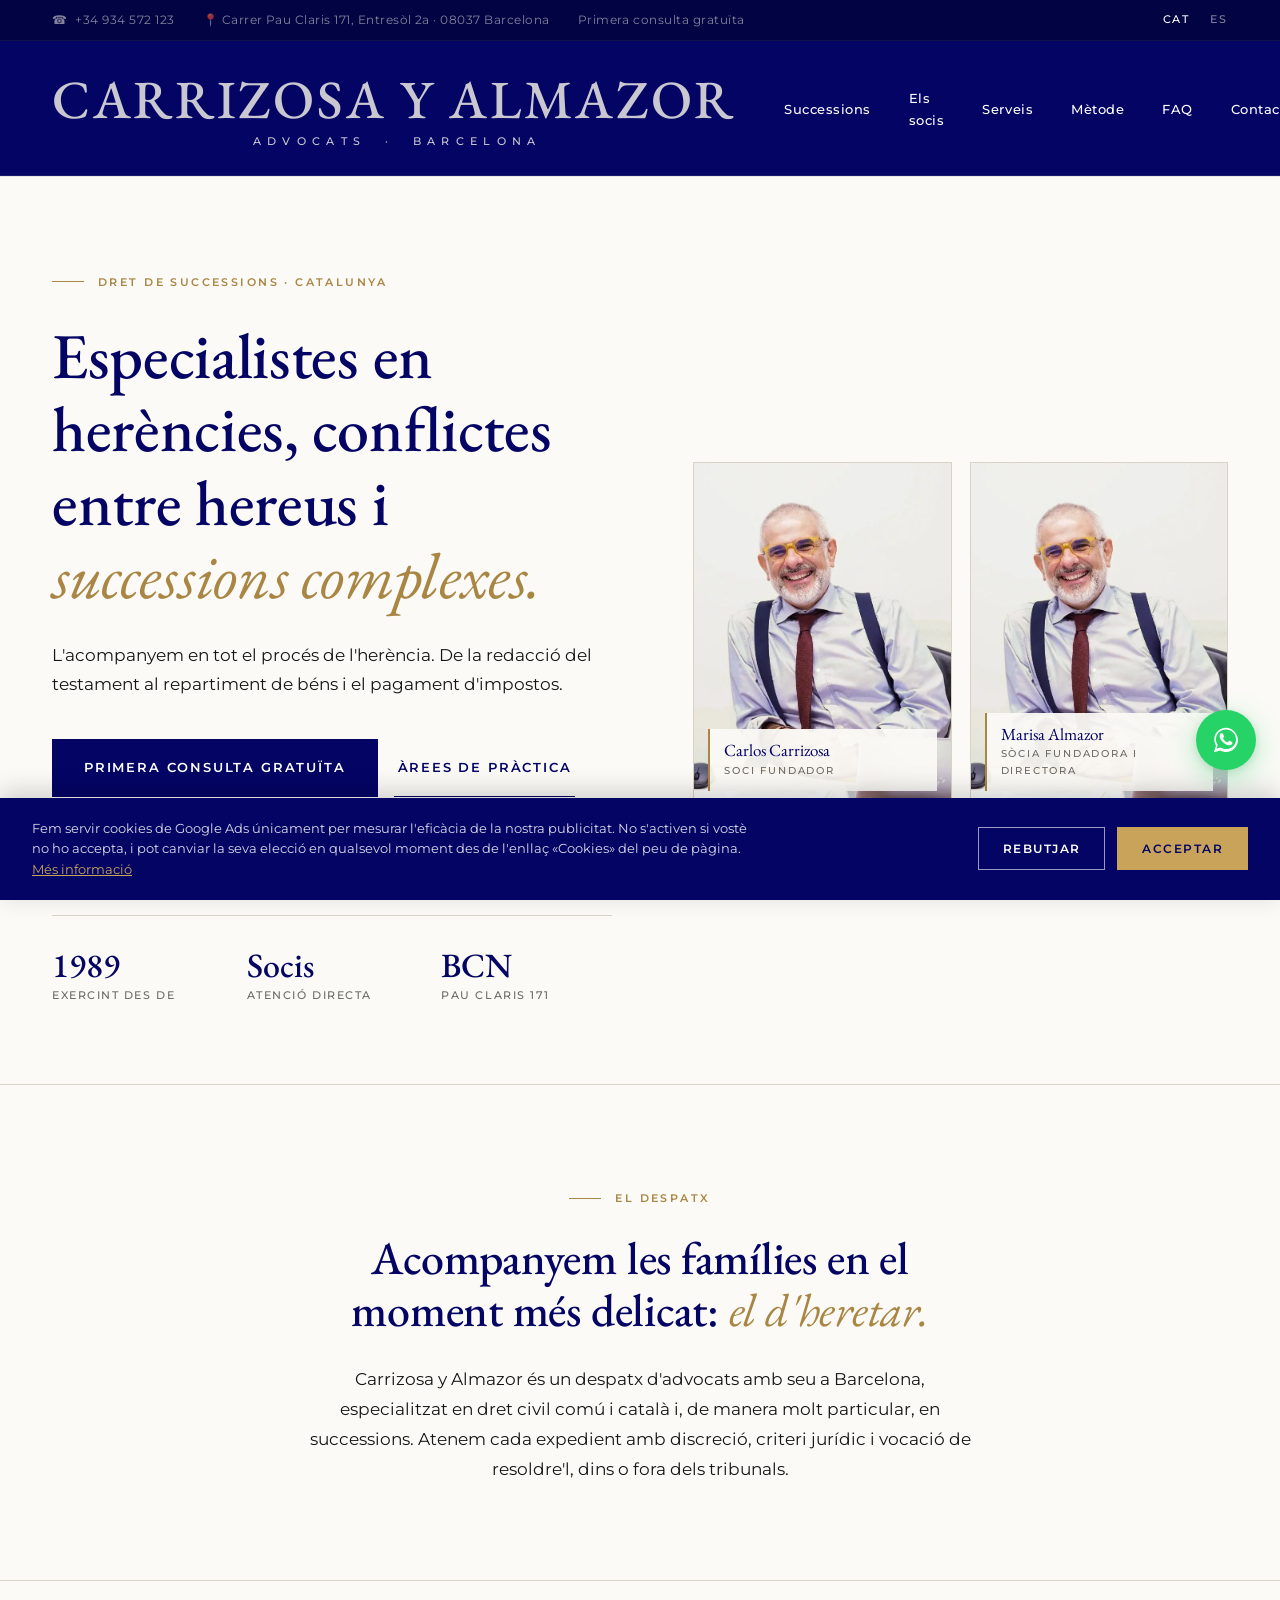
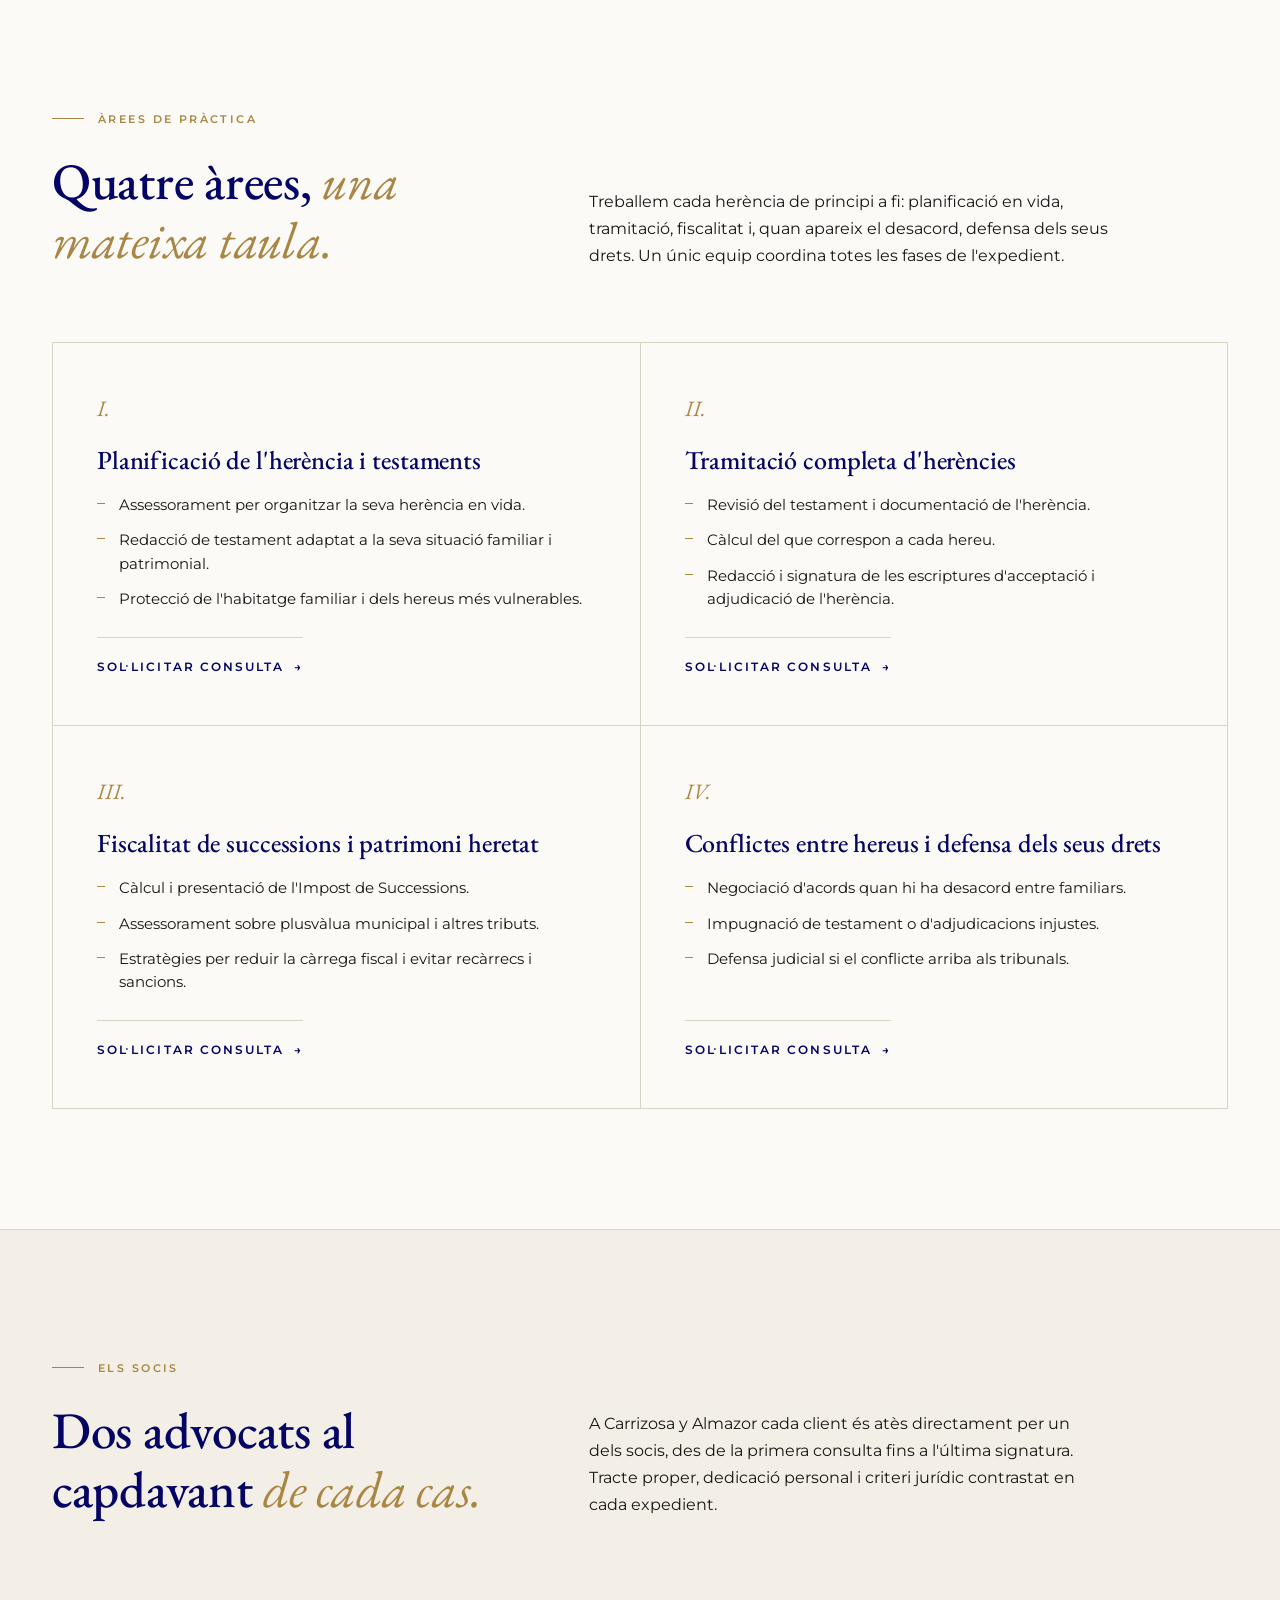
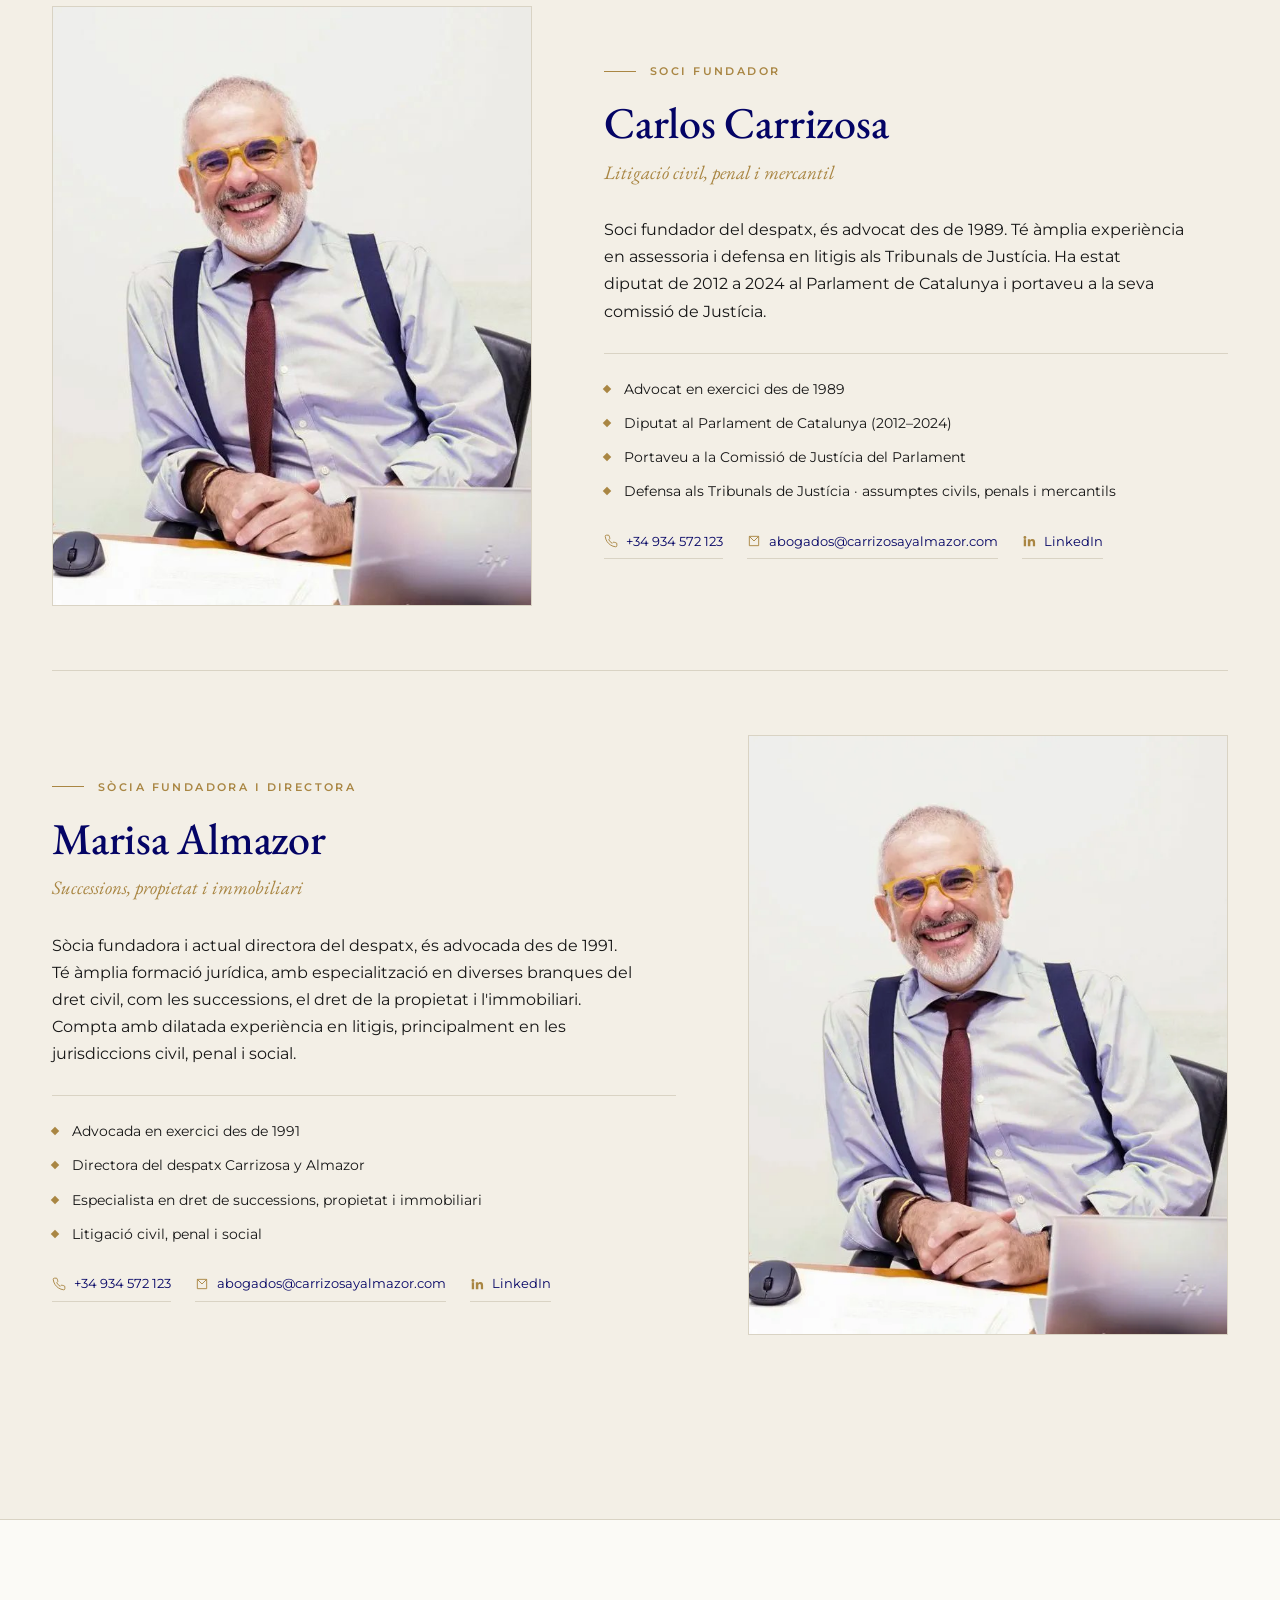
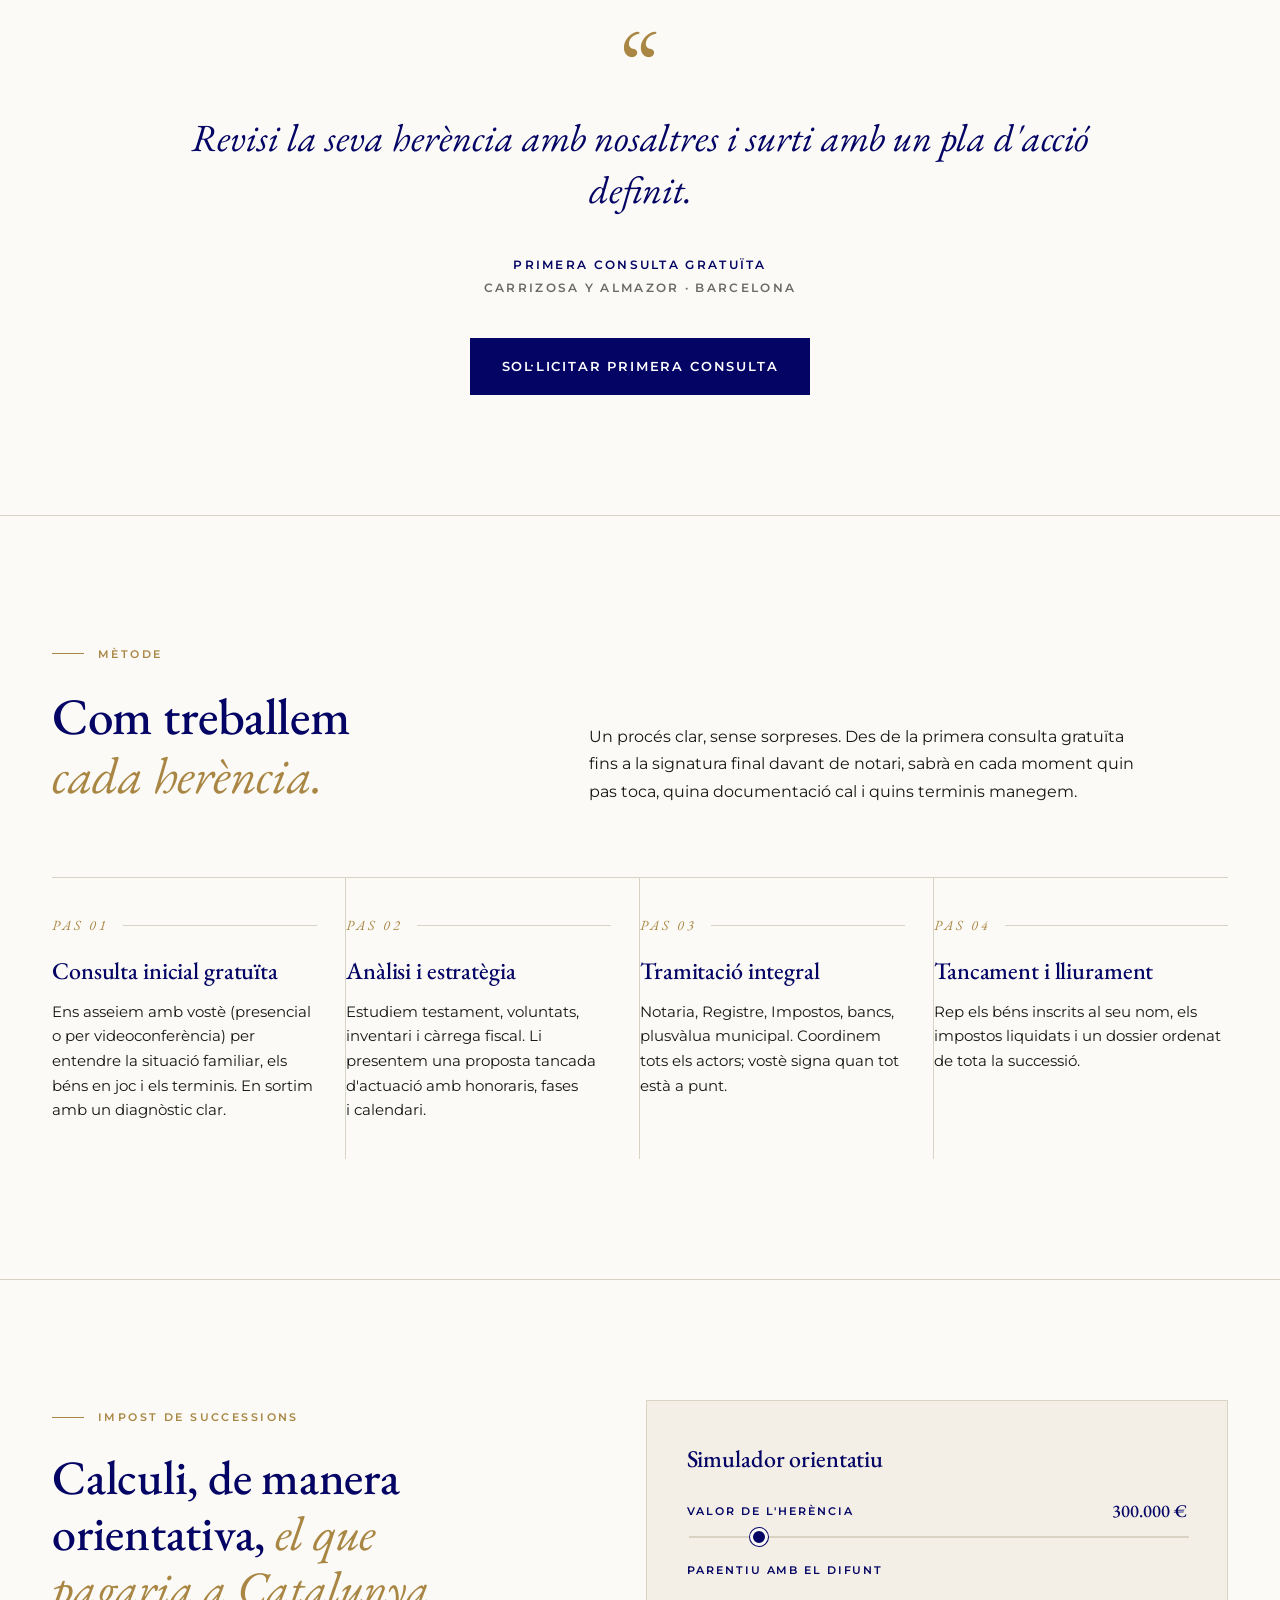
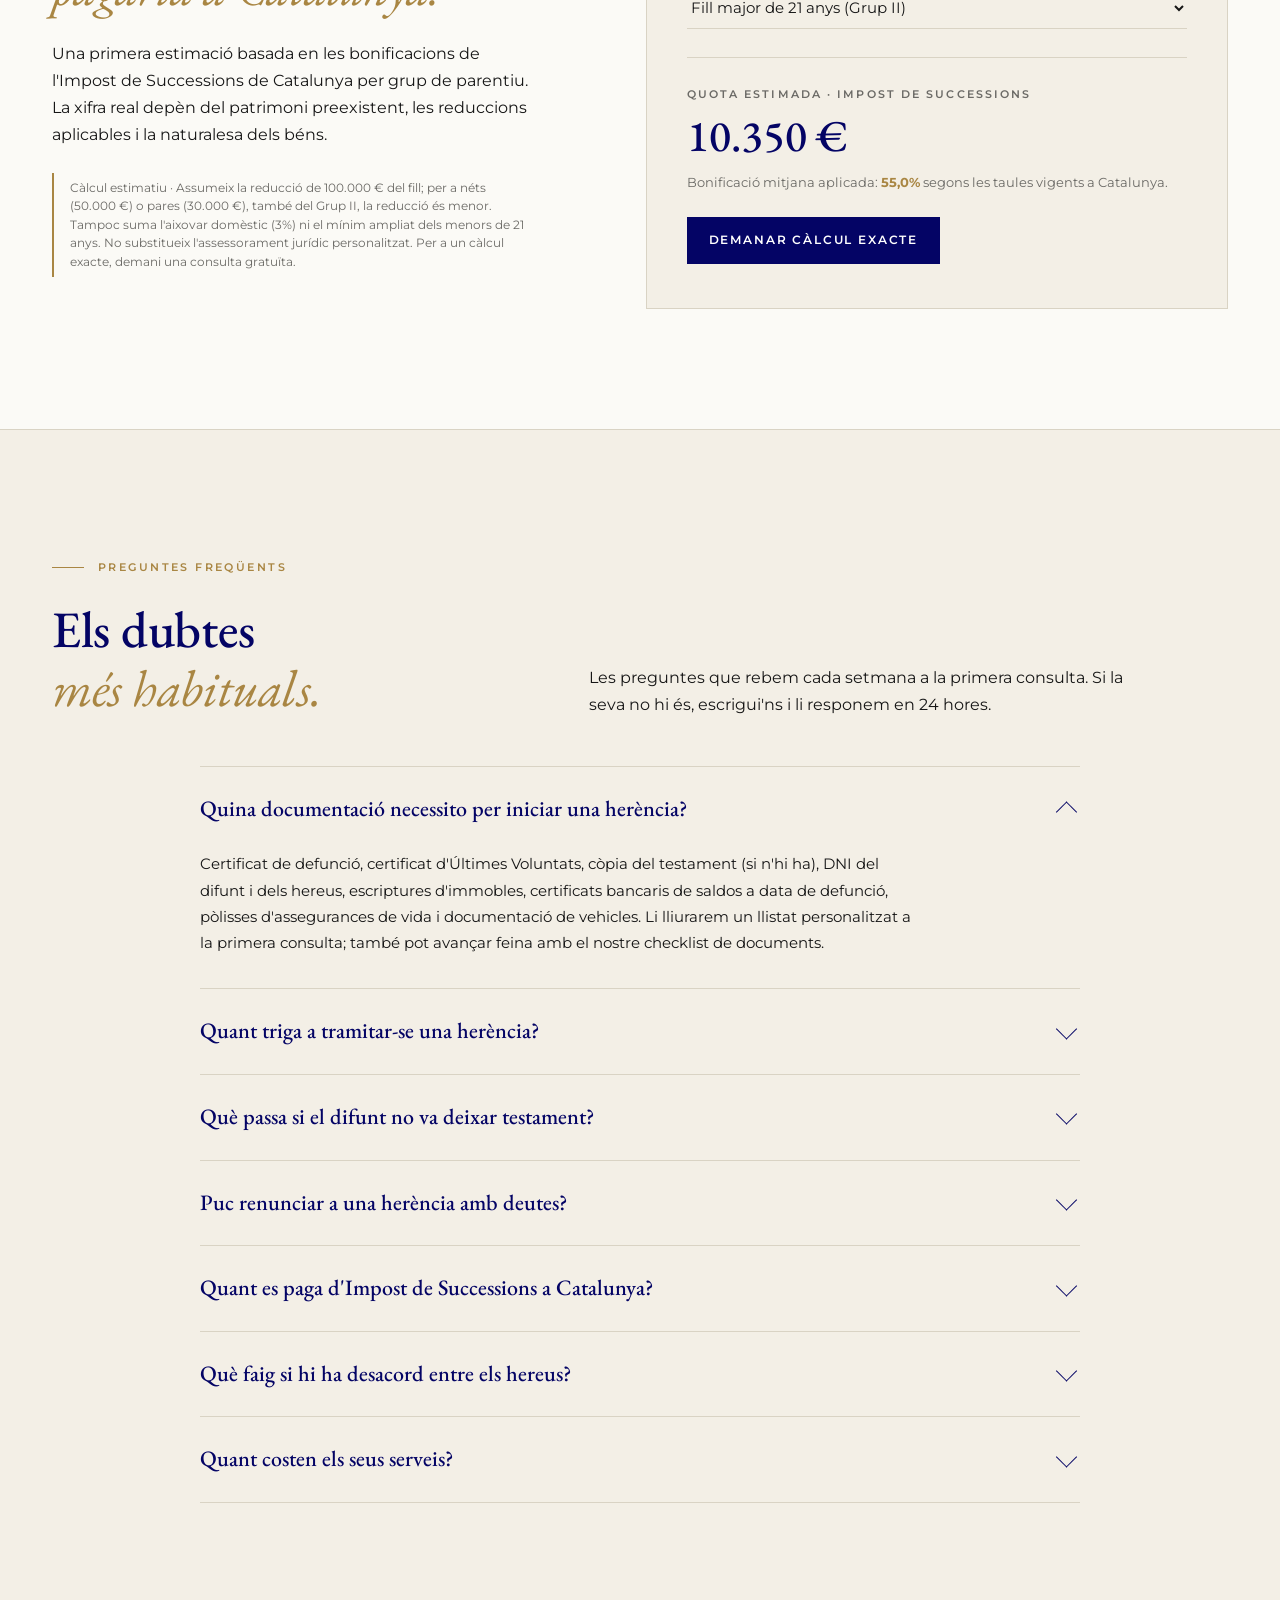
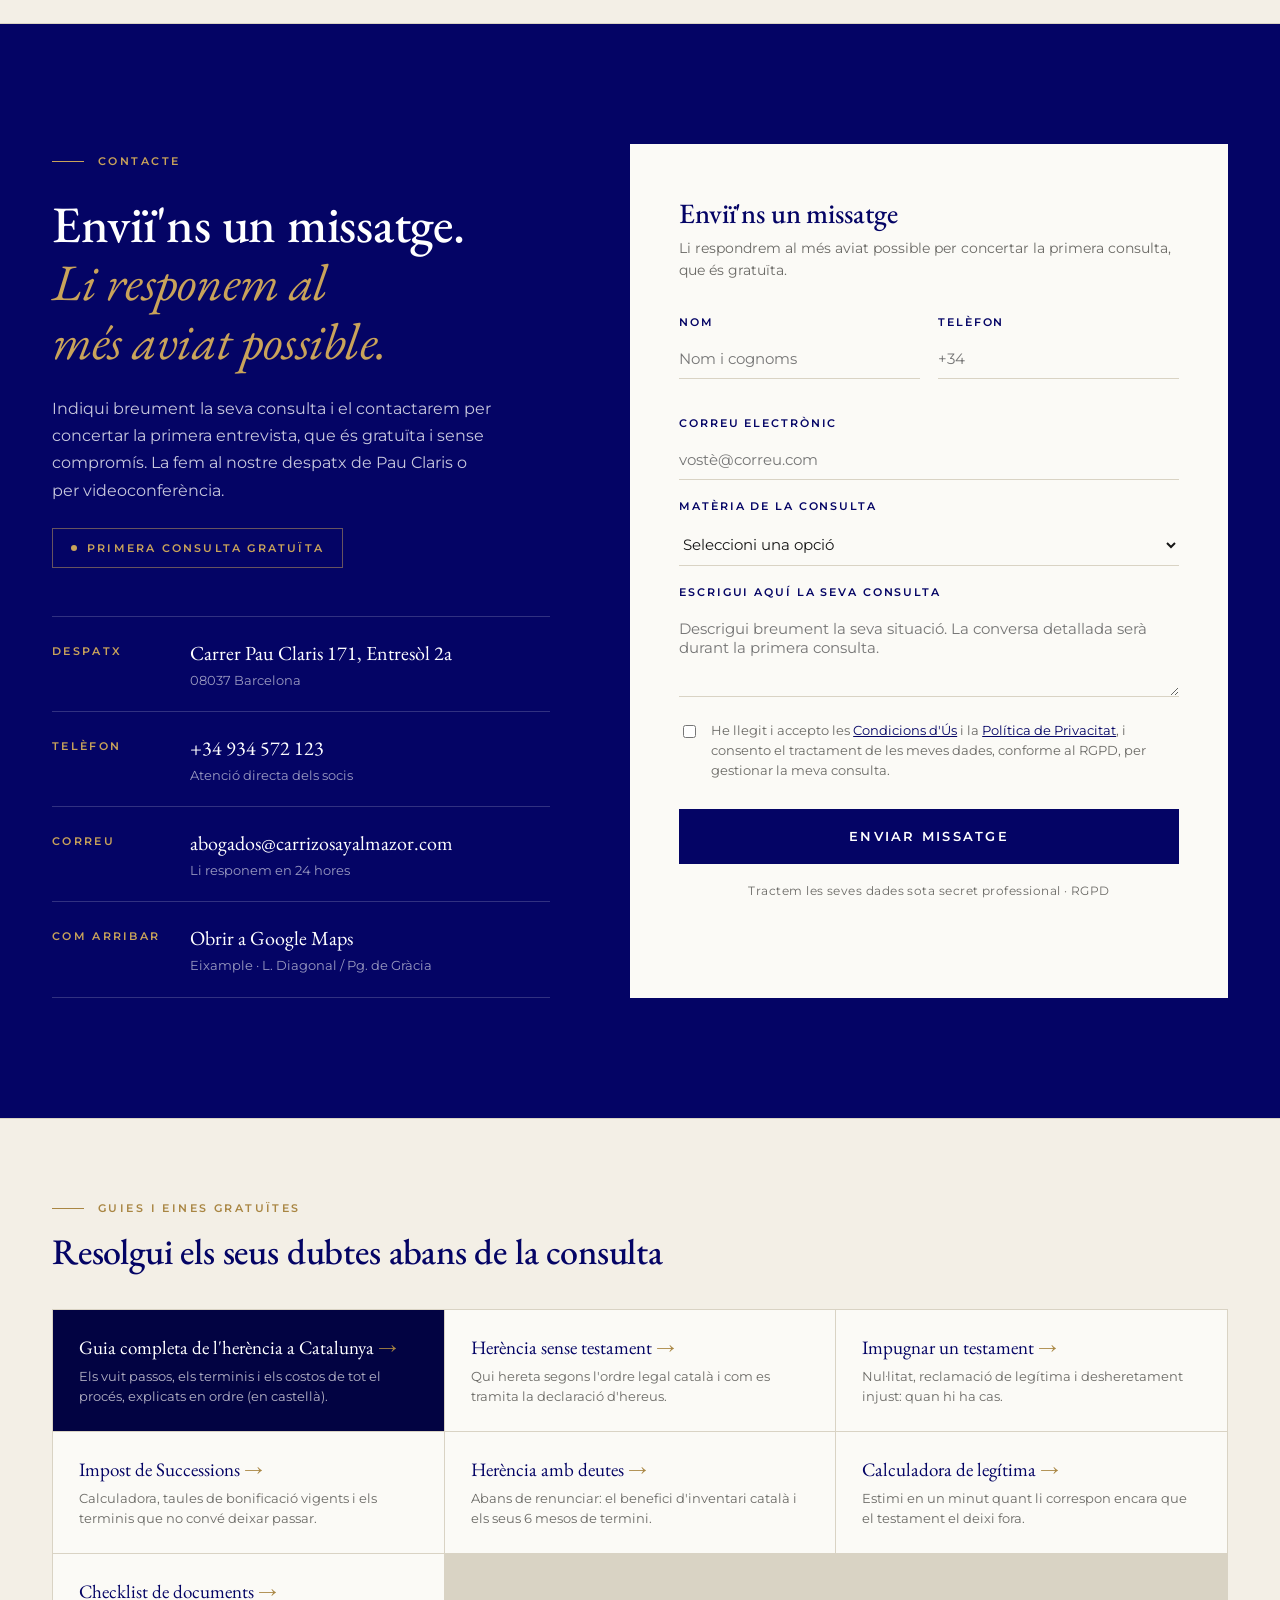
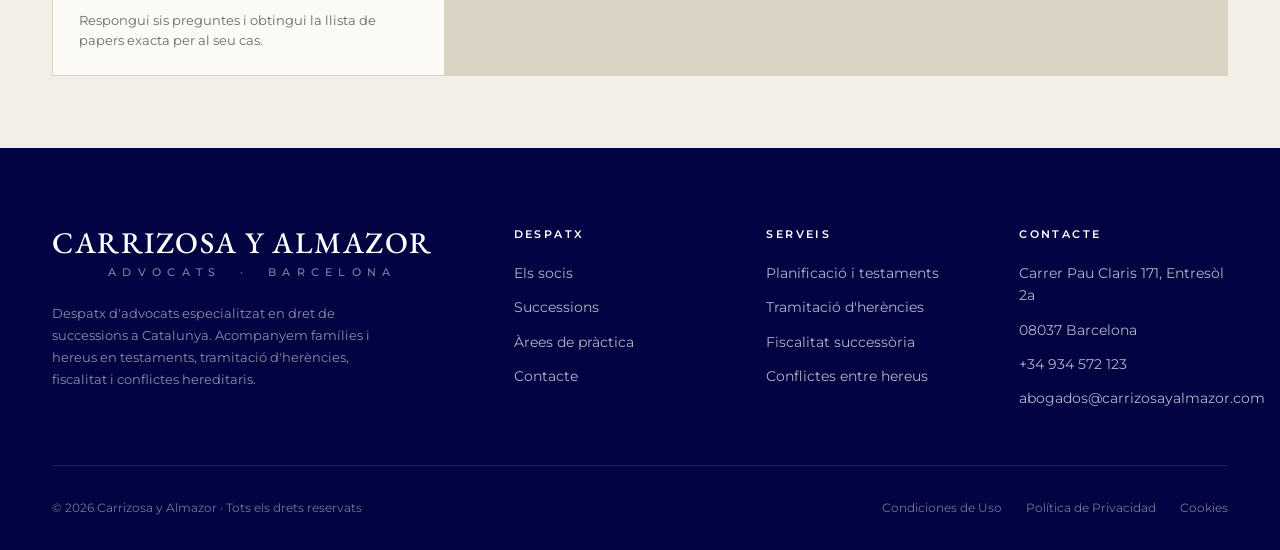
==== commit f8f7af9e: "Correcciones juridicas (revision 7-jul) + mejoras de conversion movil Revision juridica iter1-5 (pen" ====
--- a/ca/index.html
+++ b/ca/index.html
@@ -3,62 +3,1101 @@
 <head>
 <meta charset="utf-8" />
 <meta name="viewport" content="width=device-width, initial-scale=1" />
-<title>Advocats d'Herències i Successions a Barcelona · Carrizosa i Almazor</title>
-<meta name="description" content="Advocats especialistes en herències i successions a Barcelona. Tramitació completa, impost de successions de Catalunya, conflictes entre hereus. Primera consulta gratuïta.">
+<title>Carrizosa y Almazor · Advocats d'Herències i Successions a Barcelona</title>
+<meta name="description" content="Advocats especialistes en herències i successions a Barcelona. Tramitació completa, Impost de Successions de Catalunya, conflictes entre hereus. Primera consulta gratuïta.">
 <link rel="canonical" href="https://sucesiones.carrizosayalmazor.com/ca/">
 <link rel="alternate" hreflang="es" href="https://sucesiones.carrizosayalmazor.com/">
 <link rel="alternate" hreflang="ca" href="https://sucesiones.carrizosayalmazor.com/ca/">
 
+<!-- Open Graph -->
 <meta property="og:type" content="website">
 <meta property="og:locale" content="ca_ES">
-<meta property="og:site_name" content="Carrizosa i Almazor Advocats">
-<meta property="og:title" content="Advocats d'Herències i Successions a Barcelona — Carrizosa i Almazor">
-<meta property="og:description" content="Especialistes en dret successori català. Tramitació d'herències, impost de successions i conflictes entre hereus. Primera consulta gratuïta.">
+<meta property="og:site_name" content="Carrizosa y Almazor Advocats">
+<meta property="og:title" content="Advocats d'Herències i Successions a Barcelona — Carrizosa y Almazor">
+<meta property="og:description" content="Especialistes en dret successori català. Tramitació d'herències, Impost de Successions i conflictes entre hereus. Primera consulta gratuïta.">
 <meta property="og:url" content="https://sucesiones.carrizosayalmazor.com/ca/">
 
-<script src="/assets/tracking.js"></script>
+<!-- Datos estructurados: despacho -->
+<script type="application/ld+json">
+{
+  "@context": "https://schema.org",
+  "@type": "LegalService",
+  "name": "Carrizosa y Almazor Advocats",
+  "description": "Despatx d'advocats especialitzat en dret de successions a Catalunya: testaments, tramitació d'herències, Impost de Successions i conflictes entre hereus.",
+  "url": "https://sucesiones.carrizosayalmazor.com/ca/",
+  "telephone": "+34934572123",
+  "email": "abogados@carrizosayalmazor.com",
+  "address": {
+    "@type": "PostalAddress",
+    "streetAddress": "Carrer Pau Claris 171, Entresòl 2a",
+    "postalCode": "08037",
+    "addressLocality": "Barcelona",
+    "addressRegion": "Catalunya",
+    "addressCountry": "ES"
+  },
+  "geo": { "@type": "GeoCoordinates", "latitude": 41.39588, "longitude": 2.1627 },
+  "areaServed": "Provincia de Barcelona",
+  "knowsLanguage": ["es", "ca"],
+  "sameAs": ["https://www.carrizosayalmazor.com/"]
+}
+</script>
+
+<!-- Datos estructurados: preguntas frecuentes (espejo de la sección FAQ visible) -->
+<script type="application/ld+json">
+{
+  "@context": "https://schema.org",
+  "@type": "FAQPage",
+  "inLanguage": "ca",
+  "mainEntity": [
+    {
+      "@type": "Question",
+      "name": "Quina documentació necessito per iniciar una herència?",
+      "acceptedAnswer": { "@type": "Answer", "text": "Certificat de defunció, certificat d'Últimes Voluntats, còpia del testament (si n'hi ha), DNI del difunt i dels hereus, escriptures d'immobles, certificats bancaris de saldos a data de defunció, pòlisses d'assegurances de vida i documentació de vehicles. Li lliurarem un llistat personalitzat a la primera consulta; també pot avançar feina amb el nostre checklist de documents." }
+    },
+    {
+      "@type": "Question",
+      "name": "Quant triga a tramitar-se una herència?",
+      "acceptedAnswer": { "@type": "Answer", "text": "Una herència senzilla, amb testament i hereus d'acord, sol resoldre's en 3 a 6 mesos. Quan hi ha immobles, diversos hereus o la defunció és recent, calculem entre 6 i 12 mesos. El termini legal per liquidar l'Impost de Successions és de 6 mesos des de la defunció, prorrogable altres 6." }
+    },
+    {
+      "@type": "Question",
+      "name": "Què passa si el difunt no va deixar testament?",
+      "acceptedAnswer": { "@type": "Answer", "text": "Es tramita una declaració d'hereus abintestat davant de notari, o judicialment si no hi ha parents propers. La llei catalana estableix l'ordre de crida: descendents, cònjuge o convivent, ascendents, germans i nebots. Ens encarreguem de l'expedient íntegre." }
+    },
+    {
+      "@type": "Question",
+      "name": "Puc renunciar a una herència amb deutes?",
+      "acceptedAnswer": { "@type": "Answer", "text": "Sí. La renúncia s'ha de formalitzar davant de notari i és irrevocable. Hi ha una alternativa: l'acceptació a benefici d'inventari, que limita la responsabilitat de l'hereu al valor dels béns rebuts. L'aconsellarem quina és la via adequada abans de signar res." }
+    },
+    {
+      "@type": "Question",
+      "name": "Quant es paga d'Impost de Successions a Catalunya?",
+      "acceptedAnswer": { "@type": "Answer", "text": "Depèn del parentiu: el cònjuge o parella estable té una bonificació del 99% de la quota; els fills menors de 21 anys, bonificacions per trams del 99% al 20%; els fills majors de 21 i els ascendents, del 60% al 0% segons l'import heretat; i germans o nebots no tenen bonificació. Faci servir el nostre simulador orientatiu o demani una consulta per a un càlcul exacte." }
+    },
+    {
+      "@type": "Question",
+      "name": "Què faig si hi ha desacord entre els hereus?",
+      "acceptedAnswer": { "@type": "Answer", "text": "Primer intentem sempre la negociació i la mediació: la majoria dels conflictes es resolen sense acudir als tribunals i a un cost molt menor. Si no és possible, defensem els seus drets per via judicial: impugnació de testament, acció de petició d'herència, acció de partició o reclamació de legítima." }
+    },
+    {
+      "@type": "Question",
+      "name": "Quant costen els seus serveis?",
+      "acceptedAnswer": { "@type": "Answer", "text": "La primera consulta és sempre gratuïta i sense compromís. Després d'analitzar el seu cas li presentem un pressupost tancat per escrit, sense sorpreses posteriors. Treballem amb honoraris fixos per fases o amb percentatge sobre el cabal hereditari." }
+    }
+  ]
+}
+</script>
+
+  <!-- ═══════════════════════════════════════════════════════════════
+       TRACKING — Etiqueta de Google (gtag.js) directa, sin GTM
+       Cuenta Google Ads: AW-17531743025
+       Etiquetas de conversión (Google Ads → Objetivos → Conversiones):
+         formulario → "Envío de formulario para clientes potenciales"
+         telefono   → "Clic teléfono landing"
+         whatsapp   → "Clic WhatsApp landing"
+       (etiqueta vacía en CYA_ADS.labels = esa conversión no se dispara)
+  ═══════════════════════════════════════════════════════════════ -->
+  <script>
+    window.dataLayer = window.dataLayer || [];
+    function gtag(){dataLayer.push(arguments);}
+    /* Consent Mode v2 (RGPD/EEE): todo denegado por defecto.
+       Solo se activa si el visitante acepta en el banner de cookies. */
+    gtag('consent', 'default', {
+      'ad_storage': 'denied',
+      'ad_user_data': 'denied',
+      'ad_personalization': 'denied',
+      'analytics_storage': 'denied',
+      'wait_for_update': 500
+    });
+    gtag('set', 'ads_data_redaction', true);
+    gtag('set', 'url_passthrough', true);
+  </script>
+  <script async src="https://www.googletagmanager.com/gtag/js?id=AW-17531743025"></script>
+  <script>
+    gtag('js', new Date());
+    gtag('config', 'AW-17531743025');
+
+    window.CYA_ADS = {
+      id: 'AW-17531743025',
+      labels: {
+        formulario: '-y4FCJbXs6QcELHW5KdB',
+        telefono:   'fgGVCOjVicocELHW5KdB',
+        whatsapp:   'cpHyCOvVicocELHW5KdB'
+      }
+    };
+    window.cyaConversion = function(tipo){
+      var etiqueta = window.CYA_ADS.labels[tipo];
+      if(!etiqueta) return;
+      gtag('event','conversion',{'send_to': window.CYA_ADS.id + '/' + etiqueta});
+    };
+
+    /* Consentimiento: la elección se guarda 12 meses en localStorage */
+    window.cyaConsent = {
+      leer: function(){
+        try {
+          var c = JSON.parse(localStorage.getItem('cya_consent') || 'null');
+          if (c && (Date.now() - c.ts) < 365*24*60*60*1000) return c;
+        } catch(e) {}
+        return null;
+      },
+      guardar: function(acepta){
+        try { localStorage.setItem('cya_consent', JSON.stringify({granted: acepta, ts: Date.now()})); } catch(e) {}
+        if (acepta) {
+          gtag('consent', 'update', {
+            'ad_storage': 'granted',
+            'ad_user_data': 'granted',
+            'ad_personalization': 'granted',
+            'analytics_storage': 'granted'
+          });
+        }
+      }
+    };
+    (function(){
+      var c = window.cyaConsent.leer();
+      if (c && c.granted) window.cyaConsent.guardar(true);
+    })();
+  </script>
+
 <link rel="preconnect" href="https://fonts.googleapis.com">
 <link rel="preconnect" href="https://fonts.gstatic.com" crossorigin>
 <link href="https://fonts.googleapis.com/css2?family=EB+Garamond:ital,wght@0,400;0,500;0,600;1,400;1,500&family=Montserrat:wght@300;400;500;600;700&display=swap" rel="stylesheet">
-<link rel="stylesheet" href="/assets/estilo.css">
 <style>
-  .pagina{padding:72px 0 96px}
-  .pagina h1{font-size:clamp(38px,4.6vw,60px);margin:22px 0 26px;max-width:940px}
-  .pagina h1 em{font-style:italic;color:var(--gold);font-weight:400}
-  .pagina h2{font-size:clamp(26px,3vw,38px);margin:72px 0 22px}
-  .pagina p, .pagina li{font-size:16px;line-height:1.75;color:var(--body);max-width:760px}
-  .lede{font-size:17.5px;max-width:640px}
-  .cta-fila{display:flex;gap:16px;align-items:center;margin:36px 0 0;flex-wrap:wrap}
-  .serveis{
-    display:grid;grid-template-columns:1fr 1fr;gap:1px;
+  :root{
+    --ink:#040465;
+    --body:#161616;
+    --bg:#fbfaf6;
+    --bg-2:#f3efe6;
+    --line:#d9d3c4;
+    --ink-2:#020342;
+    --gold:#a98643;
+    --gold-soft:#c9a35a;
+    --muted:#6b6a66;
+  }
+  *{box-sizing:border-box}
+  html,body{margin:0;padding:0;overflow-x:hidden}
+  body{
+    font-family:"Montserrat",-apple-system,BlinkMacSystemFont,sans-serif;
+    color:var(--body);
+    background:var(--bg);
+    font-weight:400;
+    font-size:16px;
+    line-height:1.65;
+    -webkit-font-smoothing:antialiased;
+    text-rendering:optimizeLegibility;
+  }
+  h1,h2,h3,h4{
+    font-family:"EB Garamond",Georgia,serif;
+    color:var(--ink);
+    font-weight:500;
+    letter-spacing:-0.005em;
+    line-height:1.15;
+    margin:0;
+    text-wrap:balance;
+  }
+  p{margin:0;text-wrap:pretty}
+  a{color:inherit;text-decoration:none}
+  img{display:block;max-width:100%;height:auto}
+  /* Evitar que los hijos de grids desborden su columna */
+  .hero-grid > *,.section-header > *,.contact-grid > *,.calc-grid > *,
+  .partner-row > *,.services-grid > *,.process-grid > *,.footer-grid > *{min-width:0}
+  button{font-family:inherit;cursor:pointer;border:none;background:none;color:inherit}
+  .container{max-width:1240px;margin:0 auto;padding:0 32px}
+  .eyebrow{
+    font-family:"Montserrat",sans-serif;
+    font-size:11px;
+    font-weight:600;
+    letter-spacing:0.22em;
+    text-transform:uppercase;
+    color:var(--gold);
+    display:inline-flex;
+    align-items:center;
+    gap:14px;
+  }
+  .eyebrow::before{
+    content:"";
+    width:32px;
+    height:1px;
+    background:var(--gold);
+    display:inline-block;
+  }
+
+  /* TOP BAR */
+  .topbar{
+    border-bottom:1px solid rgba(255,255,255,.06);
+    background:var(--ink-2);
+    font-size:12px;
+    color:rgba(201,200,208,.65);
+    letter-spacing:0.04em;
+  }
+  .topbar-inner{
+    display:flex;
+    justify-content:space-between;
+    align-items:center;
+    padding:10px 32px;
+    max-width:1240px;
+    margin:0 auto;
+  }
+  .topbar-left{display:flex;gap:28px;align-items:center}
+  .topbar-left span{display:inline-flex;gap:8px;align-items:center}
+  .topbar-right{display:flex;gap:20px}
+  .topbar-right a{color:rgba(201,200,208,.65);font-weight:500;letter-spacing:0.18em;font-size:10.5px;text-transform:uppercase}
+  .topbar-right a:hover{color:var(--gold-soft)}
+  .topbar-right a.is-active{color:#fff}
+
+  /* NAV */
+  nav.main{
+    position:sticky;top:0;z-index:50;
+    background:var(--ink);
+    border-bottom:1px solid rgba(255,255,255,.08);
+    box-shadow:0 1px 0 rgba(0,0,0,.08);
+  }
+  .nav-inner{
+    display:grid;
+    grid-template-columns:1fr auto;
+    align-items:center;
+    padding:32px 32px 28px;max-width:1240px;margin:0 auto;
+    gap:48px;
+  }
+  .brand{display:flex;flex-direction:column;gap:6px}
+  .brand-name{
+    font-family:"EB Garamond",serif;
+    color:#c9c8d0;
+    font-size:clamp(34px,4.2vw,56px);
+    line-height:1;
+    letter-spacing:0.05em;
+    font-weight:500;
+    white-space:nowrap;
+    text-transform:uppercase;
+    width:fit-content;text-align:center;
+  }
+  .brand-name small{
+    display:block;
+    font-family:"Montserrat",sans-serif;
+    font-size:10.5px;color:#c9c8d0;
+    text-transform:uppercase;font-weight:500;
+    margin-top:10px;text-align:center;
+    letter-spacing:0.6em;text-indent:0.6em;
+  }
+  .nav-links{display:flex;gap:38px;align-items:center}
+  .nav-links a{
+    font-size:13px;font-weight:500;color:#fff;
+    letter-spacing:0.04em;transition:color .2s;
+  }
+  .nav-links a:hover{color:var(--gold-soft)}
+  .nav-cta{
+    background:var(--gold);color:#fff !important;
+    padding:13px 22px;font-size:12.5px;
+    letter-spacing:0.12em;text-transform:uppercase;
+    font-weight:600;transition:background .2s,color .2s,border-color .2s;
+    border:1px solid var(--gold);
+  }
+  .nav-cta:hover{background:transparent;color:var(--gold-soft) !important;border-color:var(--gold-soft)}
+
+  /* HERO */
+  .hero{
+    padding:88px 0 80px;
+    border-bottom:1px solid var(--line);
+    position:relative;overflow:hidden;
+  }
+  .hero-grid{
+    display:grid;grid-template-columns:1.05fr 1fr;
+    gap:80px;align-items:center;
+  }
+  .hero h1{
+    font-size:clamp(44px,5vw,68px);
+    margin:28px 0 28px;font-weight:500;
+  }
+  .hero h1 em{font-style:italic;font-weight:400;color:var(--gold)}
+  .hero-lede{
+    font-size:17px;line-height:1.7;color:var(--body);
+    max-width:540px;margin-bottom:40px;
+  }
+  .hero-cta-row{
+    display:flex;gap:16px;align-items:center;
+    margin-bottom:48px;flex-wrap:wrap;
+  }
+  .btn-primary{
+    background:var(--ink);color:#fff;padding:18px 32px;
+    font-size:13px;letter-spacing:0.14em;
+    text-transform:uppercase;font-weight:600;
+    display:inline-flex;align-items:center;gap:12px;
+    transition:background .2s;
+  }
+  .btn-primary:hover{background:#020348}
+  .btn-secondary{
+    color:var(--ink);padding:18px 4px;font-size:13px;
+    letter-spacing:0.14em;text-transform:uppercase;
+    font-weight:600;border-bottom:1px solid var(--ink);
+    display:inline-flex;align-items:center;gap:10px;
+  }
+  /* Botó de trucada: només mòbil (82% del trànsit; el públic 55+ truca).
+     A escriptori el telèfon ja és a la topbar. */
+  .btn-call{display:none;background:var(--gold)}
+  .btn-call:hover{background:#93743a}
+  .hero-plazo{
+    font-size:13px;color:var(--muted);line-height:1.6;
+    border-left:2px solid var(--gold);
+    padding:4px 0 4px 14px;
+    margin:-24px 0 44px;max-width:520px;
+  }
+  .hero-meta{
+    display:grid;grid-template-columns:repeat(3,1fr);gap:24px;
+    padding-top:32px;border-top:1px solid var(--line);
+    max-width:560px;
+  }
+  .hero-meta div{display:flex;flex-direction:column;gap:4px}
+  .hero-meta strong{
+    font-family:"EB Garamond",serif;font-size:34px;
+    font-weight:500;color:var(--ink);line-height:1;
+  }
+  .hero-meta span{
+    font-size:11px;text-transform:uppercase;
+    letter-spacing:0.14em;color:var(--muted);font-weight:500;
+  }
+
+  /* PORTRAITS */
+  .portraits{
+    position:relative;
+    display:grid;grid-template-columns:1fr 1fr;gap:18px;
+  }
+  .portrait{
+    aspect-ratio:3/4;background:var(--bg-2);
+    position:relative;overflow:hidden;
+    border:1px solid var(--line);
+  }
+  .portrait-img{
+    position:absolute;inset:0;
+    background:linear-gradient(180deg,#e8e1d0 0%,#cfc7b3 100%);
+    display:grid;place-items:center;
+  }
+  .portrait-img img{
+    position:absolute;inset:0;
+    width:100%;height:100%;
+    object-fit:cover;object-position:top center;
+  }
+  .silhouette{
+    width:100%;height:100%;
+    display:grid;place-items:end center;
+    color:rgba(4,4,101,.18);
+  }
+  .silhouette svg{width:78%;height:auto;display:block}
+  .portrait-caption{
+    position:absolute;left:14px;bottom:14px;right:14px;
+    background:rgba(251,250,246,0.94);
+    padding:12px 14px;border-left:2px solid var(--gold);
+  }
+  .portrait-caption .nm{
+    font-family:"EB Garamond",serif;color:var(--ink);
+    font-size:17px;line-height:1.1;
+  }
+  .portrait-caption .rl{
+    font-size:10px;letter-spacing:0.18em;
+    text-transform:uppercase;color:var(--muted);
+    margin-top:3px;font-weight:500;
+  }
+
+  /* INTRO STATEMENT (under hero) */
+  .intro{
+    padding:96px 0;
+    border-bottom:1px solid var(--line);
+    text-align:center;
+  }
+  .intro h2{
+    font-size:clamp(34px,3.6vw,46px);
+    max-width:920px;margin:24px auto 28px;
+    font-weight:500;
+  }
+  .intro h2 em{font-style:italic;color:var(--gold);font-weight:400}
+  .intro p{
+    max-width:680px;margin:0 auto;
+    font-size:17px;line-height:1.75;color:var(--body);
+  }
+
+  /* SERVICES */
+  section.services{
+    padding:120px 0;
+    border-bottom:1px solid var(--line);
+  }
+  .section-header{
+    display:grid;grid-template-columns:1fr 1.4fr;
+    gap:80px;margin-bottom:72px;align-items:end;
+  }
+  .section-header h2{font-size:clamp(38px,4vw,52px);font-weight:500}
+  .section-header h2 em{font-style:italic;color:var(--gold);font-weight:400}
+  .section-header p{
+    color:var(--body);font-size:16px;line-height:1.7;max-width:560px;
+  }
+  .services-grid{
+    display:grid;grid-template-columns:repeat(2,1fr);gap:1px;
     background:var(--line);border:1px solid var(--line);
-    max-width:900px;margin:28px 0;
-  }
-  .servei{background:var(--bg);padding:30px 28px;display:flex;flex-direction:column;gap:10px}
-  .servei:hover{background:var(--bg-2)}
-  .servei .sn{font-family:"EB Garamond",serif;font-style:italic;color:var(--gold);font-size:20px}
-  .servei h3{font-size:20px;line-height:1.25}
-  .servei p{font-size:14px;line-height:1.6}
-  @media(max-width:760px){.serveis{grid-template-columns:1fr}}
-  .calc-solo{max-width:640px;margin:36px 0 0}
-  .fuente{font-size:12.5px;color:var(--muted);border-left:2px solid var(--gold);padding:4px 0 4px 14px;margin:20px 0;max-width:760px}
-  .socios-mini{
-    display:grid;grid-template-columns:1fr 1fr;gap:1px;
-    background:var(--line);border:1px solid var(--line);
-    max-width:760px;margin:32px 0 0;
-  }
-  .socio-mini{display:flex;gap:18px;align-items:center;background:var(--bg-2);padding:22px 24px}
-  .socio-mini img{width:64px;height:64px;object-fit:cover;object-position:top center;border:1px solid var(--line)}
-  .socio-mini .sn{font-family:"EB Garamond",serif;color:var(--ink);font-size:19px;line-height:1.15}
-  .socio-mini .sr{font-size:11.5px;color:var(--muted);letter-spacing:.06em;margin-top:4px;line-height:1.4}
-  @media(max-width:680px){.socios-mini{grid-template-columns:1fr}}
-  .cta-bloque{margin:64px 0 0;padding:40px 44px;background:var(--ink);color:#fff;max-width:760px}
-  .cta-bloque h3{color:#fff;font-size:28px;margin-bottom:10px}
-  .cta-bloque p{color:rgba(255,255,255,.8);margin-bottom:24px}
-  .cta-bloque .btn-primary{background:#c9a35a;color:#040465}
-  .cta-bloque .btn-primary:hover{background:#b8934a}
-  .cta-bloque .dades{display:flex;flex-direction:column;gap:8px;margin-top:22px;font-size:14.5px;color:rgba(255,255,255,.85)}
-  .cta-bloque .dades a{color:#c9a35a}
+  }
+  .service{
+    background:var(--bg);padding:48px 44px;
+    display:flex;flex-direction:column;gap:18px;
+    transition:background .25s;position:relative;
+    min-height:380px;
+  }
+  .service:hover{background:var(--bg-2)}
+  .service-num{
+    font-family:"EB Garamond",serif;font-style:italic;
+    color:var(--gold);font-size:22px;
+  }
+  .service h3{font-size:26px;font-weight:500;line-height:1.2}
+  .service ul{
+    list-style:none;padding:0;margin:0;
+    display:flex;flex-direction:column;gap:12px;
+    flex:1;
+  }
+  .service li{
+    font-size:14.5px;line-height:1.6;color:var(--body);
+    padding-left:22px;position:relative;
+  }
+  .service li::before{
+    content:"";position:absolute;left:0;top:9px;
+    width:8px;height:1px;background:var(--gold);
+  }
+  .service-link{
+    color:var(--ink);font-size:11.5px;
+    letter-spacing:0.18em;text-transform:uppercase;
+    font-weight:600;display:inline-flex;gap:10px;align-items:center;
+    border-top:1px solid var(--line);
+    padding-top:20px;margin-top:8px;width:fit-content;
+  }
+  .service-link::after{content:"→";transition:transform .25s}
+  .service:hover .service-link::after{transform:translateX(5px)}
+
+  /* PARTNERS */
+  section.partners{
+    padding:120px 0;background:var(--bg-2);
+    border-bottom:1px solid var(--line);
+  }
+  .partner-row{
+    display:grid;grid-template-columns:1fr 1.3fr;gap:72px;
+    align-items:center;padding:64px 0;
+    border-bottom:1px solid var(--line);
+  }
+  .partner-row:last-child{border-bottom:none}
+  .partner-row.reverse{grid-template-columns:1.3fr 1fr}
+  .partner-row.reverse .partner-photo{order:2}
+  .partner-photo{
+    aspect-ratio:4/5;
+    background:linear-gradient(180deg,#e8e1d0 0%,#cfc7b3 100%);
+    border:1px solid var(--line);
+    position:relative;overflow:hidden;
+  }
+  .partner-photo img{
+    position:absolute;inset:0;
+    width:100%;height:100%;
+    object-fit:cover;object-position:top center;
+    display:block;
+  }
+  .partner-photo .silhouette{color:rgba(4,4,101,.16)}
+  .partner-info .eyebrow{margin-bottom:18px}
+  .partner-info h3{font-size:44px;margin-bottom:8px;font-weight:500}
+  .partner-role{
+    font-family:"EB Garamond",serif;font-style:italic;
+    color:var(--gold);font-size:19px;margin-bottom:28px;
+  }
+  .partner-bio{
+    font-size:15.5px;line-height:1.75;color:var(--body);
+    margin-bottom:28px;max-width:580px;
+  }
+  .partner-credentials{
+    display:flex;flex-direction:column;gap:12px;
+    border-top:1px solid var(--line);padding-top:24px;
+    margin-bottom:28px;
+  }
+  .credential{
+    display:flex;gap:14px;align-items:flex-start;
+    font-size:13.5px;color:var(--body);
+  }
+  .credential::before{
+    content:"";width:6px;height:6px;background:var(--gold);
+    margin-top:8px;flex-shrink:0;transform:rotate(45deg);
+  }
+  .partner-contact{
+    display:flex;gap:24px;flex-wrap:wrap;
+    font-size:13px;color:var(--ink);
+  }
+  .partner-contact a{
+    display:inline-flex;gap:8px;align-items:center;
+    border-bottom:1px solid var(--line);
+    padding-bottom:6px;transition:border-color .2s;
+    overflow-wrap:break-word;word-break:break-all;
+  }
+  .partner-contact a:hover{border-color:var(--ink)}
+  .partner-contact .ic{
+    width:14px;height:14px;color:var(--gold);
+  }
+
+  /* QUOTE */
+  section.quote{
+    padding:120px 0;text-align:center;
+    border-bottom:1px solid var(--line);
+  }
+  .quote-mark{
+    font-family:"EB Garamond",serif;color:var(--gold);
+    font-size:96px;line-height:0.5;margin-bottom:24px;
+  }
+  blockquote{
+    font-family:"EB Garamond",serif;color:var(--ink);
+    font-size:clamp(28px,3vw,40px);line-height:1.35;
+    font-style:italic;font-weight:400;
+    max-width:920px;margin:0 auto 40px;
+  }
+  .quote-attr{
+    font-size:11.5px;letter-spacing:0.2em;
+    text-transform:uppercase;color:var(--muted);font-weight:600;
+  }
+  .quote-attr strong{
+    color:var(--ink);display:block;margin-bottom:4px;font-weight:600;
+  }
+
+  /* SCROLL TRANSITIONS */
+  html{scroll-behavior:smooth}
+  .reveal{
+    opacity:0;
+    transform:translateY(28px);
+    transition:opacity .9s cubic-bezier(.2,.7,.2,1),transform .9s cubic-bezier(.2,.7,.2,1);
+  }
+  .reveal.in{opacity:1;transform:none}
+  .reveal-stagger > *{
+    opacity:0;transform:translateY(20px);
+    transition:opacity .7s cubic-bezier(.2,.7,.2,1),transform .7s cubic-bezier(.2,.7,.2,1);
+  }
+  .reveal-stagger.in > *{opacity:1;transform:none}
+  .reveal-stagger.in > *:nth-child(1){transition-delay:.05s}
+  .reveal-stagger.in > *:nth-child(2){transition-delay:.15s}
+  .reveal-stagger.in > *:nth-child(3){transition-delay:.25s}
+  .reveal-stagger.in > *:nth-child(4){transition-delay:.35s}
+  @media(prefers-reduced-motion:reduce){
+    html{scroll-behavior:auto}
+    .reveal,.reveal-stagger > *{opacity:1;transform:none;transition:none}
+  }
+
+  /* PROCESS — Cómo trabajamos */
+  section.process{
+    padding:120px 0;
+    border-bottom:1px solid var(--line);
+    background:var(--bg);
+  }
+  .process-grid{
+    display:grid;grid-template-columns:repeat(4,1fr);
+    gap:0;margin-top:64px;
+    border-top:1px solid var(--line);
+  }
+  .step{
+    padding:36px 28px 36px 0;
+    border-right:1px solid var(--line);
+    position:relative;
+  }
+  .step:last-child{border-right:none;padding-right:0}
+  .step-num{
+    font-family:"EB Garamond",serif;
+    font-style:italic;color:var(--gold);
+    font-size:14px;letter-spacing:0.2em;
+    text-transform:uppercase;margin-bottom:20px;
+    display:flex;align-items:center;gap:14px;
+  }
+  .step-num::after{
+    content:"";flex:1;height:1px;background:var(--line);
+  }
+  .step h3{
+    font-size:24px;font-weight:500;margin-bottom:14px;line-height:1.2;
+  }
+  .step p{
+    font-size:14.5px;line-height:1.7;color:var(--body);
+  }
+
+  /* FAQ */
+  section.faq{
+    padding:120px 0;background:var(--bg-2);
+    border-bottom:1px solid var(--line);
+  }
+  .faq-list{
+    max-width:880px;margin:0 auto;
+    border-top:1px solid var(--line);
+  }
+  details.qa{
+    border-bottom:1px solid var(--line);
+    padding:0;
+  }
+  details.qa summary{
+    list-style:none;cursor:pointer;
+    padding:28px 48px 28px 0;
+    font-family:"EB Garamond",serif;
+    color:var(--ink);
+    font-size:22px;line-height:1.3;
+    font-weight:500;
+    position:relative;
+    transition:color .2s;
+  }
+  details.qa summary::-webkit-details-marker{display:none}
+  details.qa summary::after{
+    content:"";
+    position:absolute;right:6px;top:50%;
+    width:14px;height:14px;
+    border-right:1px solid var(--ink);
+    border-bottom:1px solid var(--ink);
+    transform:translateY(-70%) rotate(45deg);
+    transition:transform .3s;
+  }
+  details.qa[open] summary::after{
+    transform:translateY(-30%) rotate(-135deg);
+  }
+  details.qa summary:hover{color:var(--gold)}
+  details.qa .answer{
+    padding:0 0 32px;
+    font-size:15px;line-height:1.75;color:var(--body);
+    max-width:720px;
+    animation:fadeDown .35s ease;
+  }
+  @keyframes fadeDown{
+    from{opacity:0;transform:translateY(-8px)}
+    to{opacity:1;transform:none}
+  }
+
+  /* CALCULATOR */
+  section.calc{
+    padding:120px 0;border-bottom:1px solid var(--line);
+  }
+  .calc-grid{
+    display:grid;grid-template-columns:1fr 1.1fr;gap:64px;align-items:start;
+  }
+  .calc-intro h2{font-size:clamp(36px,3.8vw,48px);font-weight:500;margin:24px 0}
+  .calc-intro h2 em{font-style:italic;color:var(--gold);font-weight:400}
+  .calc-intro p{font-size:15.5px;line-height:1.75;color:var(--body);max-width:480px;margin-bottom:24px}
+  .calc-disclaimer{
+    font-size:12px;color:var(--muted);
+    border-left:2px solid var(--gold);
+    padding:6px 0 6px 16px;line-height:1.55;
+    max-width:480px;
+  }
+  .calc-card{
+    background:var(--bg-2);border:1px solid var(--line);
+    padding:44px 40px;
+  }
+  .calc-card h3{font-size:24px;margin-bottom:24px}
+  .calc-field{display:flex;flex-direction:column;gap:8px;margin-bottom:22px}
+  .calc-field label{
+    font-size:10.5px;letter-spacing:0.18em;text-transform:uppercase;
+    color:var(--ink);font-weight:600;
+    display:flex;justify-content:space-between;align-items:center;
+  }
+  .calc-field label .v{
+    font-family:"EB Garamond",serif;color:var(--ink);
+    font-size:18px;letter-spacing:0;text-transform:none;font-weight:500;
+  }
+  .calc-field input[type="range"]{
+    -webkit-appearance:none;appearance:none;
+    width:100%;height:2px;background:var(--line);outline:none;
+  }
+  .calc-field input[type="range"]::-webkit-slider-thumb{
+    -webkit-appearance:none;appearance:none;
+    width:18px;height:18px;background:var(--ink);
+    border-radius:50%;cursor:pointer;
+    border:3px solid var(--bg);
+    box-shadow:0 0 0 1px var(--ink);
+  }
+  .calc-field input[type="range"]::-moz-range-thumb{
+    width:18px;height:18px;background:var(--ink);
+    border-radius:50%;cursor:pointer;border:3px solid var(--bg);
+  }
+  .calc-field select{
+    border:none;border-bottom:1px solid var(--line);
+    background:transparent;padding:10px 0;
+    font-family:"Montserrat",sans-serif;font-size:15px;
+    color:var(--body);outline:none;
+  }
+  .calc-result{
+    margin-top:28px;padding-top:28px;
+    border-top:1px solid var(--line);
+  }
+  .calc-result-label{
+    font-size:10.5px;letter-spacing:0.2em;text-transform:uppercase;
+    color:var(--muted);font-weight:600;margin-bottom:10px;
+  }
+  .calc-result-value{
+    font-family:"EB Garamond",serif;color:var(--ink);
+    font-size:44px;font-weight:500;line-height:1;
+    transition:color .3s;
+  }
+  .calc-result-bonif{
+    margin-top:14px;font-size:13px;color:var(--muted);
+    line-height:1.6;
+  }
+  .calc-result-bonif strong{color:var(--gold)}
+  .calc-cta{
+    display:inline-flex;align-items:center;gap:10px;
+    margin-top:24px;padding:14px 22px;
+    background:var(--ink);color:#fff;
+    font-size:11.5px;letter-spacing:0.16em;
+    text-transform:uppercase;font-weight:600;
+    transition:background .2s;
+  }
+  .calc-cta:hover{background:#020348}
+
+  /* WHATSAPP FLOATING */
+  .wa-fab{
+    position:fixed;bottom:24px;right:24px;
+    width:60px;height:60px;border-radius:50%;
+    background:#25d366;color:#fff;
+    display:grid;place-items:center;
+    box-shadow:0 8px 28px rgba(37,211,102,.35),0 2px 8px rgba(0,0,0,.12);
+    z-index:90;
+    transition:transform .25s,box-shadow .25s;
+    animation:waPulse 2.4s ease-out infinite;
+  }
+  .wa-fab:hover{
+    transform:scale(1.08);
+    box-shadow:0 12px 32px rgba(37,211,102,.45);
+  }
+  .wa-fab svg{width:30px;height:30px;fill:#fff}
+  @keyframes waPulse{
+    0%{box-shadow:0 8px 28px rgba(37,211,102,.35),0 0 0 0 rgba(37,211,102,.5)}
+    70%{box-shadow:0 8px 28px rgba(37,211,102,.35),0 0 0 18px rgba(37,211,102,0)}
+    100%{box-shadow:0 8px 28px rgba(37,211,102,.35),0 0 0 0 rgba(37,211,102,0)}
+  }
+  .wa-tooltip{
+    position:absolute;right:74px;top:50%;transform:translateY(-50%);
+    background:var(--ink);color:#fff;
+    padding:10px 16px;font-size:12px;
+    letter-spacing:0.04em;white-space:nowrap;
+    opacity:0;pointer-events:none;
+    transition:opacity .25s;
+  }
+  .wa-tooltip::after{
+    content:"";position:absolute;right:-6px;top:50%;transform:translateY(-50%);
+    border:6px solid transparent;border-left-color:var(--ink);
+  }
+  .wa-fab:hover .wa-tooltip{opacity:1}
+  /* Amb el bàner de cookies obert (z-index 100 > 90), el FAB quedava tapat
+     just a la primera visita — la del clic d'Ads. S'eleva mentre duri. */
+  body.cookie-abierta .wa-fab{bottom:130px}
+  @media(max-width:680px){body.cookie-abierta .wa-fab{bottom:205px}}
+
+  /* CONTACT */
+  section.contact{
+    padding:120px 0;background:var(--ink);color:#fff;
+  }
+  section.contact h2{color:#fff}
+  section.contact .eyebrow{color:#c9a35a}
+  section.contact .eyebrow::before{background:#c9a35a}
+  .contact-grid{
+    display:grid;grid-template-columns:1fr 1.2fr;gap:80px;
+  }
+  .contact-info h2{
+    font-size:clamp(38px,4vw,52px);
+    margin:24px 0 24px;font-weight:500;
+  }
+  .contact-info h2 em{font-style:italic;color:#c9a35a;font-weight:400}
+  .contact-info > p{
+    color:rgba(255,255,255,.78);font-size:15.5px;line-height:1.75;
+    margin-bottom:24px;max-width:480px;
+  }
+  .first-consult-badge{
+    display:inline-flex;gap:10px;align-items:center;
+    border:1px solid rgba(201,163,90,.5);
+    padding:10px 18px;font-size:11px;
+    letter-spacing:0.2em;text-transform:uppercase;
+    color:#c9a35a;font-weight:600;margin-bottom:48px;
+  }
+  .first-consult-badge::before{
+    content:"";width:6px;height:6px;background:#c9a35a;
+    border-radius:50%;
+  }
+  .contact-detail{
+    display:flex;gap:18px;padding:22px 0;
+    border-top:1px solid rgba(255,255,255,.18);
+  }
+  .contact-detail:last-child{border-bottom:1px solid rgba(255,255,255,.18)}
+  .contact-detail .lbl{
+    font-size:10.5px;letter-spacing:0.22em;
+    text-transform:uppercase;color:#c9a35a;
+    font-weight:600;width:120px;flex-shrink:0;padding-top:4px;
+  }
+  .contact-detail .val{
+    font-family:"EB Garamond",serif;font-size:20px;
+    color:#fff;line-height:1.4;
+    overflow-wrap:break-word;word-break:break-word;min-width:0;
+  }
+  .contact-detail .val small{
+    display:block;font-family:"Montserrat",sans-serif;
+    font-size:13px;color:rgba(255,255,255,.6);margin-top:4px;
+  }
+  .contact-detail .val a{transition:color .2s}
+  .contact-detail .val a:hover{color:#c9a35a}
+
+  /* FORM */
+  .form-card{
+    background:var(--bg);color:var(--body);
+    padding:52px 48px;border:1px solid rgba(255,255,255,.08);
+  }
+  .form-card h3{font-size:28px;margin-bottom:8px}
+  .form-card > p{color:var(--muted);font-size:13.5px;margin-bottom:32px}
+  .form-row{display:grid;grid-template-columns:1fr 1fr;gap:18px;margin-bottom:18px}
+  .field{display:flex;flex-direction:column;gap:8px;margin-bottom:18px}
+  .field label{
+    font-size:10.5px;letter-spacing:0.18em;
+    text-transform:uppercase;color:var(--ink);font-weight:600;
+  }
+  .field input,.field select,.field textarea{
+    border:none;border-bottom:1px solid var(--line);
+    background:transparent;padding:10px 0;
+    font-family:"Montserrat",sans-serif;font-size:15px;
+    color:var(--body);outline:none;transition:border-color .2s;
+  }
+  .field input:focus,.field select:focus,.field textarea:focus{border-color:var(--ink)}
+  .field textarea{resize:vertical;min-height:88px}
+  .checkbox-row{
+    display:flex;gap:12px;align-items:flex-start;
+    margin:24px 0 28px;font-size:12.5px;
+    color:var(--muted);line-height:1.6;
+  }
+  .checkbox-row input{margin-top:4px;accent-color:var(--ink)}
+  .checkbox-row a{color:var(--ink);text-decoration:underline}
+  .form-submit{
+    width:100%;background:var(--ink);color:#fff;padding:20px;
+    font-size:12.5px;letter-spacing:0.18em;
+    text-transform:uppercase;font-weight:600;transition:background .2s;
+  }
+  .form-submit:hover{background:#020348}
+  .form-note{
+    text-align:center;margin-top:18px;
+    font-size:11.5px;color:var(--muted);letter-spacing:0.04em;
+  }
+
+  /* FOOTER */
+  footer{
+    background:#020342;color:rgba(255,255,255,.7);
+    padding:80px 0 32px;font-size:13.5px;
+  }
+  .footer-grid{
+    display:grid;grid-template-columns:2fr 1fr 1fr 1fr;gap:44px;
+    padding-bottom:56px;border-bottom:1px solid rgba(255,255,255,.12);
+  }
+  .footer-brand .brand-name{color:#fff;font-size:30px;line-height:1;white-space:nowrap}
+  .footer-brand .brand-name small{color:rgba(255,255,255,.5);margin-left:14px}
+  .footer-brand .crest{border-color:rgba(255,255,255,.5);color:#fff}
+  .footer-brand .crest::before,.footer-brand .crest::after{background:rgba(255,255,255,.5)}
+  .footer-brand p{
+    margin-top:24px;color:rgba(255,255,255,.55);
+    line-height:1.7;max-width:320px;font-size:13px;
+  }
+  .footer-col h4{
+    color:#fff;font-family:"Montserrat",sans-serif;
+    font-size:11px;letter-spacing:0.22em;
+    text-transform:uppercase;margin-bottom:22px;font-weight:600;
+  }
+  .footer-col ul{list-style:none;padding:0;margin:0;display:flex;flex-direction:column;gap:12px}
+  .footer-col a{color:rgba(255,255,255,.7);font-size:13.5px;transition:color .2s}
+  .footer-col a:hover{color:#c9a35a}
+  .footer-bottom{
+    display:flex;justify-content:space-between;align-items:center;
+    padding-top:32px;color:rgba(255,255,255,.45);
+    font-size:12px;flex-wrap:wrap;gap:16px;
+  }
+  .footer-bottom .legal{display:flex;gap:24px}
+  .footer-bottom .legal a:hover{color:#c9a35a}
+
+  /* COOKIE BANNER */
+  .cookie-banner{
+    position:fixed;left:0;right:0;bottom:0;z-index:100;
+    background:var(--ink);color:#fff;
+    padding:20px 32px;
+    display:none;
+    box-shadow:0 -6px 24px rgba(0,0,0,.18);
+  }
+  .cookie-banner.visible{display:block}
+  .cookie-inner{
+    max-width:1240px;margin:0 auto;
+    display:flex;gap:28px;align-items:center;justify-content:space-between;
+    flex-wrap:wrap;
+  }
+  .cookie-text{
+    font-size:13px;line-height:1.6;color:rgba(255,255,255,.85);
+    max-width:760px;min-width:260px;flex:1;
+  }
+  .cookie-text a{color:#c9a35a;text-decoration:underline}
+  .cookie-actions{display:flex;gap:12px;flex-shrink:0}
+  .cookie-btn{
+    padding:13px 24px;font-size:12px;font-weight:600;
+    letter-spacing:0.12em;text-transform:uppercase;
+    cursor:pointer;transition:opacity .2s;
+    border:1px solid rgba(255,255,255,.6);
+  }
+  .cookie-btn:hover{opacity:.85}
+  .cookie-btn.aceptar{background:#c9a35a;border-color:#c9a35a;color:#040465}
+  .cookie-btn.rechazar{background:transparent;color:#fff}
+  @media(max-width:680px){
+    .cookie-banner{padding:16px 22px}
+    .cookie-inner{gap:14px}
+    .cookie-actions{width:100%}
+    .cookie-btn{flex:1;text-align:center;padding:14px 10px}
+  }
+
+  /* Mobile menu toggle */
+  .nav-toggle{
+    display:none;
+    width:44px;height:44px;
+    border:1px solid rgba(255,255,255,.25);
+    background:transparent;
+    align-items:center;justify-content:center;
+    flex-direction:column;gap:5px;
+    cursor:pointer;
+  }
+  .nav-toggle span{
+    display:block;width:18px;height:1px;background:#c9c8d0;
+    transition:transform .25s,opacity .25s;
+  }
+  .nav-toggle.open span:nth-child(1){transform:translateY(6px) rotate(45deg)}
+  .nav-toggle.open span:nth-child(2){opacity:0}
+  .nav-toggle.open span:nth-child(3){transform:translateY(-6px) rotate(-45deg)}
+
+  @media(max-width:980px){
+    .hero-grid,.section-header,.partner-row,.partner-row.reverse,.contact-grid,.footer-grid{
+      grid-template-columns:1fr;gap:48px;
+    }
+    .partner-row.reverse .partner-photo{order:-1}
+    .partner-row.reverse .partner-info{order:0}
+    .services-grid{grid-template-columns:1fr}
+    .process-grid{grid-template-columns:repeat(2,1fr)}
+    .step{border-right:none;border-bottom:1px solid var(--line);padding:32px 0}
+    .step:last-child{border-bottom:none}
+    .calc-grid{grid-template-columns:1fr}
+    .topbar-left span:nth-child(n+2){display:none}
+
+    /* Nav: collapse to drawer (mismo patrón que la web principal) */
+    .nav-toggle{display:flex;position:absolute;right:24px;top:50%;transform:translateY(-50%)}
+    .nav-inner{
+      grid-template-columns:1fr;
+      padding:20px 80px 20px 24px;
+      position:relative;
+      gap:0;
+    }
+    .brand{min-width:0}
+    .nav-links{
+      display:none;
+      position:absolute;
+      top:100%;left:0;right:0;
+      background:var(--ink);
+      border-top:1px solid rgba(255,255,255,.12);
+      border-bottom:1px solid var(--line);
+      flex-direction:column;
+      align-items:stretch;
+      gap:0;
+      padding:8px 24px 24px;
+    }
+    .nav-links.open{display:flex}
+    .nav-links a{
+      padding:16px 0;
+      border-bottom:1px solid rgba(255,255,255,.1);
+      font-size:15px;
+    }
+    .nav-links a:last-child{border-bottom:none}
+    .nav-cta{
+      margin-top:12px;
+      text-align:center;
+      padding:18px 22px;
+    }
+  }
+
+  @media(max-width:680px){
+    body{font-size:15px}
+    .container{padding:0 22px}
+    .topbar-inner{padding:8px 22px;flex-wrap:wrap;gap:8px;justify-content:center}
+    .topbar-left{gap:0;font-size:11.5px;text-align:center}
+    .topbar-left span{display:none}
+    .topbar-left span:first-child{display:inline}
+    .topbar-right{display:none}
+
+    .brand-name{font-size:clamp(16px,5.8vw,34px);white-space:nowrap}
+    .brand-name small{font-size:9px;letter-spacing:0.28em;margin-left:8px}
+
+    /* Hero */
+    .hero{padding:56px 0 64px}
+    .hero-grid{gap:40px}
+    .hero h1{font-size:38px;margin:20px 0 22px}
+    .hero-lede{font-size:15.5px;margin-bottom:32px}
+    .hero-cta-row{gap:14px;margin-bottom:36px;flex-direction:column;align-items:stretch}
+    .btn-primary,.btn-secondary{
+      width:100%;justify-content:center;text-align:center;
+      padding:18px 24px;font-size:12px;
+    }
+    .btn-secondary{padding:14px 4px}
+    .btn-call{display:inline-flex}
+    .hero-plazo{margin:-16px 0 36px;font-size:12.5px}
+    .topbar-left span:first-child a{font-weight:600}
+    .hero-meta{
+      grid-template-columns:repeat(3,1fr);gap:12px;
+      padding-top:24px;
+    }
+    .hero-meta strong{font-size:24px}
+    .hero-meta span{font-size:9.5px;letter-spacing:0.1em}
+    .portraits{gap:12px}
+    .portrait-caption{left:8px;right:8px;bottom:8px;padding:9px 10px}
+    .portrait-caption .nm{font-size:14px}
+    .portrait-caption .rl{font-size:8.5px}
+
+    /* Intro */
+    .intro{padding:64px 0}
+    .intro h2{font-size:28px;margin:18px auto 20px}
+    .intro p{font-size:15px}
+
+    /* Sections */
+    section.services,section.partners,section.quote,section.contact,
+    section.process,section.faq,section.calc{padding:72px 0}
+    .section-header{gap:24px;margin-bottom:48px}
+    .section-header h2{font-size:32px}
+    .section-header p{font-size:14.5px}
+
+    /* Services */
+    .service{padding:36px 28px;min-height:0}
+    .service h3{font-size:22px}
+    .service li{font-size:14px}
+
+    /* Partners */
+    .partner-row{padding:48px 0;gap:32px}
+    .partner-info h3{font-size:32px}
+    .partner-role{font-size:16px;margin-bottom:20px}
+    .partner-bio{font-size:14.5px}
+    .partner-contact{gap:14px;font-size:12px}
+    .partner-contact a{padding-bottom:4px}
+
+    /* Quote */
+    blockquote{font-size:24px;line-height:1.4}
+    .quote-mark{font-size:72px}
+
+    /* Contact */
+    .contact-info h2{font-size:28px}
+    .contact-info > p{font-size:14.5px}
+    .contact-detail{gap:8px;padding:16px 0;flex-direction:column}
+    .contact-detail .lbl{width:auto;font-size:9px;letter-spacing:0.18em}
+    .contact-detail .val{font-size:17px}
+    .contact-detail .val a{word-break:break-all}
+    .form-card{padding:36px 24px}
+    .form-card h3{font-size:24px}
+    .form-row{grid-template-columns:1fr;gap:0}
+    .first-consult-badge{font-size:10px;padding:9px 14px}
+
+    /* Process */
+    .process-grid{grid-template-columns:1fr}
+    .step{padding:24px 0}
+
+    /* FAQ */
+    details.qa summary{font-size:18px;padding:22px 40px 22px 0}
+
+    /* Calc */
+    .calc-card{padding:32px 22px}
+    .calc-result-value{font-size:36px}
+
+    /* Footer */
+    footer{padding:56px 0 24px}
+    .footer-grid{gap:36px;padding-bottom:40px}
+    .footer-brand .brand-name{font-size:clamp(16px,6.6vw,30px);white-space:nowrap}
+    .footer-bottom{flex-direction:column;align-items:flex-start;text-align:left;font-size:11.5px}
+    .footer-bottom .legal{flex-wrap:wrap;gap:16px}
+  }
 
   /* GUIAS Y HERRAMIENTAS (enlaces al cluster; SEO, colocado tras el contacto) */
   .guias{background:var(--bg-2);border-top:1px solid var(--line);padding:72px 0}
@@ -77,36 +1116,6 @@
   @media(max-width:980px){.guias-grid{grid-template-columns:1fr 1fr}}
   @media(max-width:680px){.guias{padding:52px 0}.guias-grid{grid-template-columns:1fr}}
 </style>
-
-<script type="application/ld+json">
-{
-  "@context": "https://schema.org",
-  "@type": "FAQPage",
-  "inLanguage": "ca",
-  "mainEntity": [
-    {
-      "@type": "Question",
-      "name": "Qui hereta si no hi ha testament a Catalunya?",
-      "acceptedAnswer": { "@type": "Answer", "text": "El Codi civil de Catalunya crida a heretar per aquest ordre: primer els fills i descendents; si no n'hi ha, el cònjuge vidu o el convivent en parella estable (per davant dels pares del difunt); després els ascendents, els germans i nebots, i la resta de col·laterals fins al quart grau. Si el difunt deixa fills, el cònjuge o convivent conserva l'usdefruit universal de l'herència." }
-    },
-    {
-      "@type": "Question",
-      "name": "Puc renunciar a una herència amb deutes?",
-      "acceptedAnswer": { "@type": "Answer", "text": "Sí, davant de notari i de manera irrevocable. Però abans de renunciar convé valorar l'acceptació a benefici d'inventari: els deutes es paguen només amb els béns de l'herència i el patrimoni personal de l'hereu queda protegit. A Catalunya el benefici s'aplica fins i tot si s'accepta sense invocar-lo, sempre que l'inventari notarial es faci dins dels sis mesos." }
-    },
-    {
-      "@type": "Question",
-      "name": "Quant es paga d'impost de successions a Catalunya?",
-      "acceptedAnswer": { "@type": "Answer", "text": "Depèn del parentiu: el cònjuge o parella estable té una bonificació del 99% de la quota; els fills menors de 21 anys, bonificacions per trams del 99% al 20%; els fills majors de 21 i els ascendents, del 60% al 0%; i els germans o nebots no tenen bonificació. El termini per liquidar és de 6 mesos des de la defunció, prorrogable 6 mesos més si es demana dins dels 5 primers." }
-    },
-    {
-      "@type": "Question",
-      "name": "Què és la legítima catalana i qui la pot reclamar?",
-      "acceptedAnswer": { "@type": "Answer", "text": "A Catalunya la legítima és una quarta part del valor de l'herència, a repartir entre els fills (o els seus descendents). Si el testament deixa a un fill menys del que li correspon per legítima, pot reclamar-ne el pagament o el suplement encara que el testament sigui vàlid. La pretensió prescriu al cap de deu anys de la mort del causant." }
-    }
-  ]
-}
-</script>
 </head>
 <body>
 
@@ -114,8 +1123,8 @@
   <div class="topbar">
     <div class="topbar-inner">
       <div class="topbar-left">
-        <span>📍 Carrer Pau Claris 171, 08037 Barcelona</span>
-        <span>☎ +34 934 572 123</span>
+        <span>☎ <a href="tel:934572123">+34 934 572 123</a></span>
+        <span>📍 Carrer Pau Claris 171, Entresòl 2a · 08037 Barcelona</span>
         <span>Primera consulta gratuïta</span>
       </div>
       <div class="topbar-right">
@@ -128,9 +1137,9 @@
   <!-- NAV -->
   <nav class="main">
     <div class="nav-inner">
-      <a href="/ca/" class="brand">
+      <a href="#" class="brand">
         <div class="brand-name">
-          Carrizosa i Almazor
+          Carrizosa y Almazor
           <small>Advocats&nbsp;&nbsp;·&nbsp;&nbsp;Barcelona</small>
         </div>
       </a>
@@ -138,60 +1147,292 @@
         <span></span><span></span><span></span>
       </button>
       <div class="nav-links" id="navLinks">
-        <a href="#serveis">Serveis</a>
-        <a href="#calculadora">Calculadora de l'impost</a>
-        <a href="#faq">Preguntes</a>
-        <a href="#contacte" class="nav-cta">Consulta gratuïta</a>
+        <a href="#sucesiones">Successions</a>
+        <a href="#socios">Els socis</a>
+        <a href="#servicios">Serveis</a>
+        <a href="#metodo">Mètode</a>
+        <a href="#faq">FAQ</a>
+        <a href="#contacto">Contacte</a>
       </div>
     </div>
   </nav>
 
-  <main class="pagina">
+  <!-- HERO -->
+  <section class="hero reveal" id="sucesiones">
+    <div class="container hero-grid">
+      <div>
+        <span class="eyebrow">Dret de Successions · Catalunya</span>
+        <h1>Especialistes en herències, conflictes entre hereus i <em>successions complexes.</em></h1>
+        <p class="hero-lede">
+          L'acompanyem en tot el procés de l'herència. De la redacció del testament al repartiment de béns i el pagament d'impostos.
+        </p>
+        <div class="hero-cta-row">
+          <a href="#contacto" class="btn-primary">Primera consulta gratuïta</a>
+          <a href="tel:934572123" class="btn-primary btn-call">Trucar ara · 93 457 21 23</a>
+          <a href="#servicios" class="btn-secondary">Àrees de pràctica</a>
+        </div>
+        <p class="hero-plazo">L'Impost de Successions es liquida en un termini de 6 mesos des de la defunció. Com abans revisem el seu cas, més marge tindrem.</p>
+        <div class="hero-meta">
+          <div><strong>1989</strong><span>exercint des de</span></div>
+          <div><strong>Socis</strong><span>atenció directa</span></div>
+          <div><strong>BCN</strong><span>Pau Claris 171</span></div>
+        </div>
+      </div>
+
+      <div class="portraits">
+        <div class="portrait">
+          <div class="portrait-img">
+            <img src="/img/carlos-carrizosa.jpg"
+                 alt="Carlos Carrizosa, soci fundador" loading="eager" />
+          </div>
+          <div class="portrait-caption">
+            <div class="nm">Carlos Carrizosa</div>
+            <div class="rl">Soci fundador</div>
+          </div>
+        </div>
+        <div class="portrait">
+          <div class="portrait-img">
+            <img src="/img/marisa-almazor.jpg"
+                 alt="Marisa Almazor, sòcia directora" loading="eager" />
+          </div>
+          <div class="portrait-caption">
+            <div class="nm">Marisa Almazor</div>
+            <div class="rl">Sòcia fundadora i directora</div>
+          </div>
+        </div>
+      </div>
+    </div>
+  </section>
+
+  <!-- INTRO STATEMENT -->
+  <section class="intro reveal">
     <div class="container">
-      <span class="eyebrow">Dret de successions · Catalunya</span>
-      <h1>Especialistes en herències, conflictes entre hereus i <em>successions complexes.</em></h1>
-      <p class="lede">
-        L'acompanyem en tot el procés de l'herència: del testament al repartiment de béns
-        i el pagament d'impostos. Despatx a Barcelona, especialitzat en dret civil català,
-        amb tracte directe dels socis. Atenem en català i castellà.
+      <span class="eyebrow" style="justify-content:center">El despatx</span>
+      <h2>Acompanyem les famílies en el moment més delicat: <em>el d'heretar.</em></h2>
+      <p>
+        Carrizosa y Almazor és un despatx d'advocats amb seu a Barcelona, especialitzat en dret civil comú i català i, de manera molt particular, en successions. Atenem cada expedient amb discreció, criteri jurídic i vocació de resoldre'l, dins o fora dels tribunals.
       </p>
-      <div class="cta-fila">
-        <a href="#contacte" class="btn-primary">Primera consulta gratuïta</a>
-        <a href="#serveis" class="btn-secondary">Àrees de pràctica</a>
-      </div>
-
-      <h2 id="serveis">Com podem ajudar-lo</h2>
-      <div class="serveis">
-        <div class="servei">
-          <div class="sn">I.</div>
-          <h3>Tramitació completa de l'herència</h3>
-          <p>Certificats, inventari, acceptació, partició, notaria, registre i impostos. Vostè només signa: nosaltres coordinem tots els actors fins a la inscripció final.</p>
-        </div>
-        <div class="servei">
-          <div class="sn">II.</div>
-          <h3>Herència sense testament</h3>
-          <p>Declaració d'hereus abintestat davant de notari i tramitació íntegra de l'expedient, amb l'ordre de succeir del Codi civil de Catalunya.</p>
-        </div>
-        <div class="servei">
-          <div class="sn">III.</div>
-          <h3>Impost de successions i plusvàlua</h3>
-          <p>Càlcul exacte, reduccions i bonificacions vigents, pròrroga si cal, i presentació dins dels 6 mesos. Sense recàrrecs ni ensurts.</p>
-        </div>
-        <div class="servei">
-          <div class="sn">IV.</div>
-          <h3>Conflictes entre hereus</h3>
-          <p>Impugnació de testaments, reclamació de la legítima, desheretaments injustos. Negociem primer; si cal, pleitegem amb pressupost tancat.</p>
-        </div>
-      </div>
-
-      <h2 id="calculadora">Calculi l'impost de successions</h2>
-      <p>Una primera estimació segons les taules de bonificació vigents a Catalunya. El càlcul exacte — amb totes les reduccions — el fem a la primera consulta, gratuïta.</p>
-      <div class="calc-card calc-solo">
+    </div>
+  </section>
+
+  <!-- SERVICES -->
+  <section class="services reveal" id="servicios">
+    <div class="container">
+      <div class="section-header">
+        <div>
+          <span class="eyebrow">Àrees de pràctica</span>
+          <h2 style="margin-top:24px">Quatre àrees, <em>una mateixa taula.</em></h2>
+        </div>
+        <p>
+          Treballem cada herència de principi a fi: planificació en vida, tramitació, fiscalitat i, quan apareix el desacord, defensa dels seus drets. Un únic equip coordina totes les fases de l'expedient.
+        </p>
+      </div>
+
+      <div class="services-grid">
+
+        <div class="service">
+          <div class="service-num">I.</div>
+          <h3>Planificació de l'herència i testaments</h3>
+          <ul>
+            <li>Assessorament per organitzar la seva herència en vida.</li>
+            <li>Redacció de testament adaptat a la seva situació familiar i patrimonial.</li>
+            <li>Protecció de l'habitatge familiar i dels hereus més vulnerables.</li>
+          </ul>
+          <a href="#contacto" class="service-link">Sol·licitar consulta</a>
+        </div>
+
+        <div class="service">
+          <div class="service-num">II.</div>
+          <h3>Tramitació completa d'herències</h3>
+          <ul>
+            <li>Revisió del testament i documentació de l'herència.</li>
+            <li>Càlcul del que correspon a cada hereu.</li>
+            <li>Redacció i signatura de les escriptures d'acceptació i adjudicació de l'herència.</li>
+          </ul>
+          <a href="#contacto" class="service-link">Sol·licitar consulta</a>
+        </div>
+
+        <div class="service">
+          <div class="service-num">III.</div>
+          <h3>Fiscalitat de successions i patrimoni heretat</h3>
+          <ul>
+            <li>Càlcul i presentació de l'Impost de Successions.</li>
+            <li>Assessorament sobre plusvàlua municipal i altres tributs.</li>
+            <li>Estratègies per reduir la càrrega fiscal i evitar recàrrecs i sancions.</li>
+          </ul>
+          <a href="#contacto" class="service-link">Sol·licitar consulta</a>
+        </div>
+
+        <div class="service">
+          <div class="service-num">IV.</div>
+          <h3>Conflictes entre hereus i defensa dels seus drets</h3>
+          <ul>
+            <li>Negociació d'acords quan hi ha desacord entre familiars.</li>
+            <li>Impugnació de testament o d'adjudicacions injustes.</li>
+            <li>Defensa judicial si el conflicte arriba als tribunals.</li>
+          </ul>
+          <a href="#contacto" class="service-link">Sol·licitar consulta</a>
+        </div>
+
+      </div>
+    </div>
+  </section>
+
+  <!-- PARTNERS -->
+  <section class="partners reveal" id="socios">
+    <div class="container">
+      <div class="section-header" style="margin-bottom:24px">
+        <div>
+          <span class="eyebrow">Els socis</span>
+          <h2 style="margin-top:24px">Dos advocats al capdavant <em>de cada cas.</em></h2>
+        </div>
+        <p>
+          A Carrizosa y Almazor cada client és atès directament per un dels socis, des de la primera consulta fins a l'última signatura. Tracte proper, dedicació personal i criteri jurídic contrastat en cada expedient.
+        </p>
+      </div>
+
+      <div class="partner-row">
+        <div class="partner-photo">
+          <img src="/img/carlos-carrizosa.jpg"
+               alt="Carlos Carrizosa, advocat i soci fundador del despatx" loading="lazy" />
+        </div>
+        <div class="partner-info">
+          <span class="eyebrow">Soci fundador</span>
+          <h3>Carlos Carrizosa</h3>
+          <div class="partner-role">Litigació civil, penal i mercantil</div>
+          <p class="partner-bio">
+            Soci fundador del despatx, és advocat des de 1989. Té àmplia experiència en assessoria i defensa en litigis als Tribunals de Justícia. Ha estat diputat de 2012 a 2024 al Parlament de Catalunya i portaveu a la seva comissió de Justícia.
+          </p>
+          <div class="partner-credentials">
+            <div class="credential">Advocat en exercici des de 1989</div>
+            <div class="credential">Diputat al Parlament de Catalunya (2012–2024)</div>
+            <div class="credential">Portaveu a la Comissió de Justícia del Parlament</div>
+            <div class="credential">Defensa als Tribunals de Justícia · assumptes civils, penals i mercantils</div>
+          </div>
+          <div class="partner-contact">
+            <a href="tel:934572123">
+              <svg class="ic" viewBox="0 0 24 24" fill="none" stroke="currentColor" stroke-width="1.6"><path d="M22 16.92v3a2 2 0 01-2.18 2 19.79 19.79 0 01-8.63-3.07 19.5 19.5 0 01-6-6 19.79 19.79 0 01-3.07-8.67A2 2 0 014.11 2h3a2 2 0 012 1.72 12.84 12.84 0 00.7 2.81 2 2 0 01-.45 2.11L8.09 9.91a16 16 0 006 6l1.27-1.27a2 2 0 012.11-.45 12.84 12.84 0 002.81.7A2 2 0 0122 16.92z"/></svg>
+              +34 934 572 123
+            </a>
+            <a href="mailto:abogados@carrizosayalmazor.com">
+              <svg class="ic" viewBox="0 0 24 24" fill="none" stroke="currentColor" stroke-width="1.6"><path d="M4 4h16v16H4z"/><path d="M4 4l8 8 8-8"/></svg>
+              abogados@carrizosayalmazor.com
+            </a>
+            <a href="https://www.linkedin.com/in/carloscarrizosatorres/" target="_blank" rel="noopener">
+              <svg class="ic" viewBox="0 0 24 24" fill="currentColor"><path d="M4.98 3.5a2.5 2.5 0 11.02 5 2.5 2.5 0 01-.02-5zM3 8.98h4v12H3v-12zM10 8.98h3.83v1.64h.05a4.2 4.2 0 013.78-2.07c4.04 0 4.79 2.66 4.79 6.13v6.3H18.6V15.3c0-1.43-.03-3.27-2-3.27-2 0-2.3 1.56-2.3 3.16v5.79H10V8.98z"/></svg>
+              LinkedIn
+            </a>
+          </div>
+        </div>
+      </div>
+
+      <div class="partner-row reverse">
+        <div class="partner-info">
+          <span class="eyebrow">Sòcia fundadora i directora</span>
+          <h3>Marisa Almazor</h3>
+          <div class="partner-role">Successions, propietat i immobiliari</div>
+          <p class="partner-bio">
+            Sòcia fundadora i actual directora del despatx, és advocada des de 1991. Té àmplia formació jurídica, amb especialització en diverses branques del dret civil, com les successions, el dret de la propietat i l'immobiliari. Compta amb dilatada experiència en litigis, principalment en les jurisdiccions civil, penal i social.
+          </p>
+          <div class="partner-credentials">
+            <div class="credential">Advocada en exercici des de 1991</div>
+            <div class="credential">Directora del despatx Carrizosa y Almazor</div>
+            <div class="credential">Especialista en dret de successions, propietat i immobiliari</div>
+            <div class="credential">Litigació civil, penal i social</div>
+          </div>
+          <div class="partner-contact">
+            <a href="tel:934572123">
+              <svg class="ic" viewBox="0 0 24 24" fill="none" stroke="currentColor" stroke-width="1.6"><path d="M22 16.92v3a2 2 0 01-2.18 2 19.79 19.79 0 01-8.63-3.07 19.5 19.5 0 01-6-6 19.79 19.79 0 01-3.07-8.67A2 2 0 014.11 2h3a2 2 0 012 1.72 12.84 12.84 0 00.7 2.81 2 2 0 01-.45 2.11L8.09 9.91a16 16 0 006 6l1.27-1.27a2 2 0 012.11-.45 12.84 12.84 0 002.81.7A2 2 0 0122 16.92z"/></svg>
+              +34 934 572 123
+            </a>
+            <a href="mailto:abogados@carrizosayalmazor.com">
+              <svg class="ic" viewBox="0 0 24 24" fill="none" stroke="currentColor" stroke-width="1.6"><path d="M4 4h16v16H4z"/><path d="M4 4l8 8 8-8"/></svg>
+              abogados@carrizosayalmazor.com
+            </a>
+            <a href="https://www.linkedin.com/in/marisa-almazor-lopez-58b2245b/" target="_blank" rel="noopener">
+              <svg class="ic" viewBox="0 0 24 24" fill="currentColor"><path d="M4.98 3.5a2.5 2.5 0 11.02 5 2.5 2.5 0 01-.02-5zM3 8.98h4v12H3v-12zM10 8.98h3.83v1.64h.05a4.2 4.2 0 013.78-2.07c4.04 0 4.79 2.66 4.79 6.13v6.3H18.6V15.3c0-1.43-.03-3.27-2-3.27-2 0-2.3 1.56-2.3 3.16v5.79H10V8.98z"/></svg>
+              LinkedIn
+            </a>
+          </div>
+        </div>
+        <div class="partner-photo">
+          <img src="/img/marisa-almazor.jpg"
+               alt="Marisa Almazor, advocada directora del despatx" loading="lazy" />
+        </div>
+      </div>
+    </div>
+  </section>
+
+  <!-- QUOTE / CTA STRIP -->
+  <section class="quote reveal">
+    <div class="container">
+      <div class="quote-mark">“</div>
+      <blockquote>
+        Revisi la seva herència amb nosaltres i surti amb un pla d'acció definit.
+      </blockquote>
+      <div class="quote-attr">
+        <strong>Primera consulta gratuïta</strong>
+        Carrizosa y Almazor · Barcelona
+      </div>
+      <div style="margin-top:40px">
+        <a href="#contacto" class="btn-primary">Sol·licitar primera consulta</a>
+      </div>
+    </div>
+  </section>
+
+  <!-- PROCESS · Cómo trabajamos -->
+  <section class="process" id="metodo">
+    <div class="container">
+      <div class="section-header reveal">
+        <div>
+          <span class="eyebrow">Mètode</span>
+          <h2 style="margin-top:24px">Com treballem <em>cada herència.</em></h2>
+        </div>
+        <p>Un procés clar, sense sorpreses. Des de la primera consulta gratuïta fins a la signatura final davant de notari, sabrà en cada moment quin pas toca, quina documentació cal i quins terminis manegem.</p>
+      </div>
+      <div class="process-grid reveal-stagger">
+        <div class="step">
+          <div class="step-num">Pas 01</div>
+          <h3>Consulta inicial gratuïta</h3>
+          <p>Ens asseiem amb vostè (presencial o per videoconferència) per entendre la situació familiar, els béns en joc i els terminis. En sortim amb un diagnòstic clar.</p>
+        </div>
+        <div class="step">
+          <div class="step-num">Pas 02</div>
+          <h3>Anàlisi i estratègia</h3>
+          <p>Estudiem testament, voluntats, inventari i càrrega fiscal. Li presentem una proposta tancada d'actuació amb honoraris, fases i calendari.</p>
+        </div>
+        <div class="step">
+          <div class="step-num">Pas 03</div>
+          <h3>Tramitació integral</h3>
+          <p>Notaria, Registre, Impostos, bancs, plusvàlua municipal. Coordinem tots els actors; vostè signa quan tot està a punt.</p>
+        </div>
+        <div class="step">
+          <div class="step-num">Pas 04</div>
+          <h3>Tancament i lliurament</h3>
+          <p>Rep els béns inscrits al seu nom, els impostos liquidats i un dossier ordenat de tota la successió.</p>
+        </div>
+      </div>
+    </div>
+  </section>
+
+  <!-- CALCULATOR -->
+  <section class="calc reveal" id="calculadora">
+    <div class="container calc-grid">
+      <div class="calc-intro">
+        <span class="eyebrow">Impost de Successions</span>
+        <h2>Calculi, de manera orientativa, <em>el que pagaria a Catalunya.</em></h2>
+        <p>Una primera estimació basada en les bonificacions de l'Impost de Successions de Catalunya per grup de parentiu. La xifra real depèn del patrimoni preexistent, les reduccions aplicables i la naturalesa dels béns.</p>
+        <div class="calc-disclaimer">Càlcul estimatiu · Assumeix la reducció de 100.000 € del fill; per a néts (50.000 €) o pares (30.000 €), també del Grup II, la reducció és menor. Tampoc suma l'aixovar domèstic (3%) ni el mínim ampliat dels menors de 21 anys. No substitueix l'assessorament jurídic personalitzat. Per a un càlcul exacte, demani una consulta gratuïta.</div>
+      </div>
+
+      <div class="calc-card">
         <h3>Simulador orientatiu</h3>
+
         <div class="calc-field">
           <label>Valor de l'herència <span class="v" id="vAmount">300.000 €</span></label>
           <input type="range" id="amount" min="50000" max="2000000" step="10000" value="300000" />
         </div>
+
         <div class="calc-field">
           <label>Parentiu amb el difunt</label>
           <select id="kin">
@@ -202,73 +1443,169 @@
             <option value="giv">Cosins i altres / sense parentiu</option>
           </select>
         </div>
+
         <div class="calc-result">
-          <div class="calc-result-label">Quota estimada · Impost de successions</div>
+          <div class="calc-result-label">Quota estimada · Impost de Successions</div>
           <div class="calc-result-value" id="vResult">—</div>
           <div class="calc-result-bonif" id="vBonif">Càlcul segons les taules de bonificació vigents a Catalunya.</div>
-          <a href="#contacte" class="calc-cta">Demanar càlcul exacte</a>
-        </div>
-      </div>
-      <div class="fuente">Càlcul estimatiu · Assumeix la reducció de 100.000 € del fill; per a néts (50.000 €) o pares (30.000 €), també del Grup II, la reducció és menor. Tampoc suma l'aixovar domèstic (3%) ni el mínim ampliat dels menors de 21 anys. No substitueix l'assessorament jurídic personalitzat.</div>
-
-      <h2 id="faq">Preguntes freqüents</h2>
-      <div class="faq-list" style="margin:0;max-width:760px">
+          <a href="#contacto" class="calc-cta">Demanar càlcul exacte</a>
+        </div>
+      </div>
+    </div>
+  </section>
+
+  <!-- FAQ -->
+  <section class="faq reveal" id="faq">
+    <div class="container">
+      <div class="section-header" style="margin-bottom:48px">
+        <div>
+          <span class="eyebrow">Preguntes freqüents</span>
+          <h2 style="margin-top:24px">Els dubtes <em>més habituals.</em></h2>
+        </div>
+        <p>Les preguntes que rebem cada setmana a la primera consulta. Si la seva no hi és, escrigui'ns i li responem en 24 hores.</p>
+      </div>
+
+      <div class="faq-list">
         <details class="qa" open>
-          <summary>Qui hereta si no hi ha testament?</summary>
-          <div class="answer">El Codi civil de Catalunya crida per aquest ordre: fills i descendents; cònjuge o convivent en parella estable (per davant dels pares, si no hi ha fills); ascendents; germans i nebots; col·laterals fins al quart grau. Si hi ha fills, el cònjuge o convivent conserva l'usdefruit universal. Tramitem la declaració d'hereus i tot l'expedient.</div>
+          <summary>Quina documentació necessito per iniciar una herència?</summary>
+          <div class="answer">Certificat de defunció, certificat d'Últimes Voluntats, còpia del testament (si n'hi ha), DNI del difunt i dels hereus, escriptures d'immobles, certificats bancaris de saldos a data de defunció, pòlisses d'assegurances de vida i documentació de vehicles. Li lliurarem un llistat personalitzat a la primera consulta; també pot avançar feina amb el nostre <a href="/documentos-herencia/">checklist de documents</a>.</div>
+        </details>
+        <details class="qa">
+          <summary>Quant triga a tramitar-se una herència?</summary>
+          <div class="answer">Una herència senzilla, amb testament i hereus d'acord, sol resoldre's en 3 a 6 mesos. Quan hi ha immobles, diversos hereus o la defunció és recent, calculem entre 6 i 12 mesos. El termini legal per liquidar l'Impost de Successions és de 6 mesos des de la defunció, prorrogable altres 6.</div>
+        </details>
+        <details class="qa">
+          <summary>Què passa si el difunt no va deixar testament?</summary>
+          <div class="answer">Es tramita una declaració d'hereus abintestat davant de notari, o judicialment si no hi ha parents propers. La llei catalana estableix l'ordre de crida: descendents, cònjuge o convivent, ascendents, germans i nebots. Ens encarreguem de l'expedient íntegre.</div>
         </details>
         <details class="qa">
           <summary>Puc renunciar a una herència amb deutes?</summary>
-          <div class="answer">Sí, davant de notari i de manera irrevocable — però sovint és millor l'acceptació a benefici d'inventari: els deutes es paguen només amb els béns de l'herència i el seu patrimoni personal queda fora. A Catalunya cal formalitzar l'inventari notarial dins dels sis mesos. Fem els números amb vostè abans de decidir.</div>
+          <div class="answer">Sí. La renúncia s'ha de formalitzar davant de notari i és irrevocable. Hi ha una alternativa: l'<em>acceptació a benefici d'inventari</em>, que limita la responsabilitat de l'hereu al valor dels béns rebuts. L'aconsellarem quina és la via adequada abans de signar res.</div>
         </details>
         <details class="qa">
-          <summary>Quant trigaré a tenir l'herència resolta?</summary>
-          <div class="answer">Una herència senzilla, amb testament i hereus d'acord, sol resoldre's en 3-6 mesos; amb immobles o diversos hereus, entre 6 i 12. El que mana és el termini fiscal: 6 mesos per liquidar l'impost, prorrogables si es demana a temps.</div>
+          <summary>Quant es paga d'Impost de Successions a Catalunya?</summary>
+          <div class="answer">Depèn del parentiu: el cònjuge o parella estable té una bonificació del 99% de la quota; els fills menors de 21 anys, bonificacions per trams del 99% al 20%; els fills majors de 21 i els ascendents, del 60% al 0% segons l'import heretat; i germans o nebots no tenen bonificació (encara que sí una petita reducció). Faci servir el nostre <a href="/impuesto-de-sucesiones/">simulador orientatiu</a> o demani'ns una consulta per a un càlcul exacte.</div>
         </details>
         <details class="qa">
-          <summary>El testament em perjudica: puc fer-hi res?</summary>
-          <div class="answer">Sovint sí: reclamar la legítima (una quarta part del valor de l'herència entre els fills) o el seu suplement, impugnar el testament si hi ha indicis de manca de capacitat o influència indeguda, o atacar un desheretament sense causa legal. A la primera consulta li diem honestament si el cas té recorregut.</div>
+          <summary>Què faig si hi ha desacord entre els hereus?</summary>
+          <div class="answer">Primer intentem sempre la negociació i la mediació: la majoria dels conflictes es resolen sense acudir als tribunals i a un cost molt menor. Si no és possible, defensem els seus drets per via judicial: impugnació de testament, acció de petició d'herència, acció de partició o reclamació de legítima.</div>
         </details>
         <details class="qa">
           <summary>Quant costen els seus serveis?</summary>
-          <div class="answer">La primera consulta és gratuïta i sense compromís. Després li presentem un pressupost tancat per escrit — sense sorpreses. Treballem amb honoraris fixos per fases o amb percentatge sobre el cabal hereditari, segons convingui al client.</div>
+          <div class="answer">La primera consulta és sempre gratuïta i sense compromís. Després d'analitzar el seu cas li presentem un pressupost tancat per escrit, sense sorpreses posteriors. Treballem amb honoraris fixos per fases o amb percentatge sobre el cabal hereditari.</div>
         </details>
       </div>
-
-      <h2>Qui l'atén</h2>
-      <p>En aquest despatx no hi ha intermediaris: el seu cas el porten directament els socis, de la primera consulta a l'última signatura.</p>
-      <div class="socios-mini">
-        <div class="socio-mini">
-          <img src="/img/marisa-almazor.jpg" alt="Marisa Almazor, advocada especialista en successions">
-          <div>
-            <div class="sn">Marisa Almazor</div>
-            <div class="sr">Sòcia directora · Especialista en successions, propietat i immobiliari · Advocada des de 1991</div>
+    </div>
+  </section>
+
+  <!-- CONTACT -->
+  <section class="contact reveal" id="contacto">
+    <div class="container contact-grid">
+      <div class="contact-info">
+        <span class="eyebrow">Contacte</span>
+        <h2>Enviï'ns un missatge. <em>Li responem al més aviat possible.</em></h2>
+        <p>
+          Indiqui breument la seva consulta i el contactarem per concertar la primera entrevista, que és gratuïta i sense compromís. La fem al nostre despatx de Pau Claris o per videoconferència.
+        </p>
+        <div class="first-consult-badge">Primera consulta gratuïta</div>
+
+        <div class="contact-detail">
+          <div class="lbl">Despatx</div>
+          <div class="val">
+            Carrer Pau Claris 171, Entresòl 2a
+            <small>08037 Barcelona</small>
           </div>
         </div>
-        <div class="socio-mini">
-          <img src="/img/carlos-carrizosa.jpg" alt="Carlos Carrizosa, advocat i soci fundador">
-          <div>
-            <div class="sn">Carlos Carrizosa</div>
-            <div class="sr">Soci fundador · Litigació civil, penal i social · Advocat des de 1989</div>
+        <div class="contact-detail">
+          <div class="lbl">Telèfon</div>
+          <div class="val">
+            <a href="tel:934572123">+34 934 572 123</a>
+            <small>Atenció directa dels socis</small>
           </div>
         </div>
-      </div>
-
-      <div class="cta-bloque" id="contacte">
-        <h3>Parlem del seu cas — sense compromís</h3>
-        <p>Primera consulta gratuïta, presencial al nostre despatx de Pau Claris o per videotrucada. En sortirà amb un diagnòstic clar i els terminis que li corren.</p>
-        <a href="tel:934572123" class="btn-primary">Truqui'ns: 934 572 123</a>
-        <div class="dades">
-          <span>També per <a href="https://wa.me/34696714570?text=Hola%2C%20voldria%20una%20consulta%20sobre%20una%20her%C3%A8ncia." target="_blank" rel="noopener">WhatsApp</a> o per correu: <a href="mailto:abogados@carrizosayalmazor.com">abogados@carrizosayalmazor.com</a></span>
-          <span>O si ho prefereix, <a href="/#contacto">ompli el formulari</a> i el truquem nosaltres.</span>
-        </div>
-      </div>
+        <div class="contact-detail">
+          <div class="lbl">Correu</div>
+          <div class="val">
+            <a href="mailto:abogados@carrizosayalmazor.com">abogados@carrizosayalmazor.com</a>
+            <small>Li responem en 24 hores</small>
+          </div>
+        </div>
+        <div class="contact-detail">
+          <div class="lbl">Com arribar</div>
+          <div class="val">
+            <a href="https://maps.google.com/maps?q=Carrer+de+Pau+Claris%2C+171%2C+08037+Barcelona%2C+Espa%C3%B1a&sll=41.39588,2.1627" target="_blank" rel="noopener">Obrir a Google Maps</a>
+            <small>Eixample · L. Diagonal / Pg. de Gràcia</small>
+          </div>
+        </div>
+      </div>
+
+      <!--
+        FORMULARIO — Web3Forms
+        ANTES DE SUBIR A PRODUCCIÓN:
+        1. Regístrate en https://web3forms.com con tu email
+        2. Copia el Access Key que te dan
+        3. Sustituye "YOUR_ACCESS_KEY_HERE" por tu clave real
+      -->
+      <form class="form-card" id="contacto-form" action="https://api.web3forms.com/submit" method="POST" novalidate>
+
+        <input type="hidden" name="access_key" value="95543e2d-0168-42c0-a329-c55425ffb9b0" />
+        <input type="hidden" name="to" value="abogados@carrizosayalmazor.com" />
+        <input type="hidden" name="subject" value="Nova consulta des del web · Herències i Successions" />
+
+        <h3>Enviï'ns un missatge</h3>
+        <p>Li respondrem al més aviat possible per concertar la primera consulta, que és gratuïta.</p>
+
+        <div class="form-row">
+          <div class="field">
+            <label>Nom</label>
+            <input type="text" name="nombre" placeholder="Nom i cognoms" required autocomplete="name" />
+          </div>
+          <div class="field">
+            <label>Telèfon</label>
+            <input type="tel" name="telefono" placeholder="+34" required autocomplete="tel" />
+          </div>
+        </div>
+        <div class="field">
+          <label>Correu electrònic</label>
+          <input type="email" name="email" placeholder="vostè@correu.com" required autocomplete="email" />
+        </div>
+        <div class="field">
+          <label>Matèria de la consulta</label>
+          <select name="materia" required>
+            <option value="">Seleccioni una opció</option>
+            <option>Planificació de l'herència / testament</option>
+            <option>Tramitació d'una herència</option>
+            <option>Impost de Successions</option>
+            <option>Conflicte entre hereus</option>
+            <option>Altra qüestió successòria o civil</option>
+          </select>
+        </div>
+        <div class="field">
+          <label>Escrigui aquí la seva consulta</label>
+          <textarea name="consulta" placeholder="Descrigui breument la seva situació. La conversa detallada serà durant la primera consulta." rows="3"></textarea>
+        </div>
+
+        <label class="checkbox-row">
+          <input type="checkbox" id="privacidad" name="privacidad" required />
+          <span>He llegit i accepto les <a href="https://www.carrizosayalmazor.com/condiciones.html" target="_blank" rel="noopener">Condicions d'Ús</a> i la <a href="https://www.carrizosayalmazor.com/privacidad.html" target="_blank" rel="noopener">Política de Privacitat</a>, i consento el tractament de les meves dades, conforme al RGPD, per gestionar la meva consulta.</span>
+        </label>
+
+        <button type="submit" class="form-submit" id="btn-enviar">Enviar missatge</button>
+        <div class="form-note">Tractem les seves dades sota secret professional · RGPD</div>
+
+        <p id="form-exito" style="display:none;margin-top:16px;padding:16px 20px;background:#e8f5e9;color:#2e7d32;border:1px solid #c8e6c9;font-size:14px;">
+          Gràcies per contactar amb nosaltres. Li respondrem en 24 hores.
+        </p>
+        <p id="form-error" style="display:none;margin-top:16px;padding:16px 20px;background:#fce4ec;color:#c62828;border:1px solid #f8bbd0;font-size:14px;">
+          Vaja, alguna cosa ha anat malament. Si us plau, provi-ho més tard o truqui'ns al +34 934 572 123.
+        </p>
+      </form>
     </div>
-  </main>
-
-
-  <!-- GUIES I EINES (cluster SEO) -->
-  <section class="guias" id="guies">
+  </section>
+
+
+  <!-- GUIAS Y HERRAMIENTAS (cluster SEO) -->
+  <section class="guias" id="guias">
     <div class="container">
       <span class="eyebrow">Guies i eines gratuïtes</span>
       <h2>Resolgui els seus dubtes abans de la consulta</h2>
@@ -283,7 +1620,7 @@
         </a>
         <a class="guia-link" href="/impugnar-testamento/">
           <div class="gt">Impugnar un testament</div>
-          <div class="gd">Nul·litat, reclamació de llegítima i desheretament injust: quan hi ha cas.</div>
+          <div class="gd">Nul·litat, reclamació de legítima i desheretament injust: quan hi ha cas.</div>
         </a>
         <a class="guia-link" href="/impuesto-de-sucesiones/">
           <div class="gt">Impost de Successions</div>
@@ -294,7 +1631,7 @@
           <div class="gd">Abans de renunciar: el benefici d'inventari català i els seus 6 mesos de termini.</div>
         </a>
         <a class="guia-link" href="/calculadora-legitima/">
-          <div class="gt">Calculadora de llegítima</div>
+          <div class="gt">Calculadora de legítima</div>
           <div class="gd">Estimi en un minut quant li correspon encara que el testament el deixi fora.</div>
         </a>
         <a class="guia-link" href="/documentos-herencia/">
@@ -308,10 +1645,49 @@
   <!-- FOOTER -->
   <footer>
     <div class="container">
-      <div class="footer-bottom" style="border-top:none;padding-top:0">
-        <div>© 2026 Carrizosa i Almazor · Carrer Pau Claris 171, Barcelona · <a href="tel:934572123" style="color:#c9a35a">934 572 123</a></div>
+      <div class="footer-grid">
+        <div class="footer-brand">
+          <div class="brand">
+            <div class="brand-name">
+              Carrizosa y Almazor
+              <small>Advocats&nbsp;&nbsp;·&nbsp;&nbsp;Barcelona</small>
+            </div>
+          </div>
+          <p>Despatx d'advocats especialitzat en dret de successions a Catalunya. Acompanyem famílies i hereus en testaments, tramitació d'herències, fiscalitat i conflictes hereditaris.</p>
+        </div>
+        <div class="footer-col">
+          <h4>Despatx</h4>
+          <ul>
+            <li><a href="#socios">Els socis</a></li>
+            <li><a href="#sucesiones">Successions</a></li>
+            <li><a href="#servicios">Àrees de pràctica</a></li>
+            <li><a href="#contacto">Contacte</a></li>
+          </ul>
+        </div>
+        <div class="footer-col">
+          <h4>Serveis</h4>
+          <ul>
+            <li><a href="#servicios">Planificació i testaments</a></li>
+            <li><a href="#servicios">Tramitació d'herències</a></li>
+            <li><a href="#servicios">Fiscalitat successòria</a></li>
+            <li><a href="#servicios">Conflictes entre hereus</a></li>
+          </ul>
+        </div>
+        <div class="footer-col">
+          <h4>Contacte</h4>
+          <ul>
+            <li>Carrer Pau Claris 171, Entresòl 2a</li>
+            <li>08037 Barcelona</li>
+            <li><a href="tel:934572123">+34 934 572 123</a></li>
+            <li><a href="mailto:abogados@carrizosayalmazor.com">abogados@carrizosayalmazor.com</a></li>
+          </ul>
+        </div>
+      </div>
+      <div class="footer-bottom">
+        <div>© 2026 Carrizosa y Almazor · Tots els drets reservats</div>
         <div class="legal">
-          <a href="https://www.carrizosayalmazor.com/politica-privacidad" target="_blank" rel="noopener">Política de privacitat</a>
+          <a href="https://www.carrizosayalmazor.com/condiciones.html" target="_blank" rel="noopener">Condiciones de Uso</a>
+          <a href="https://www.carrizosayalmazor.com/privacidad.html" target="_blank" rel="noopener">Política de Privacidad</a>
           <a href="#" onclick="cyaCookiePrefs();return false;">Cookies</a>
         </div>
       </div>
@@ -324,13 +1700,72 @@
     <svg viewBox="0 0 32 32" aria-hidden="true"><path d="M16 3C9 3 3.5 8.5 3.5 15.5c0 2.4.7 4.7 1.9 6.7L3 29l7-1.8c1.9 1 4 1.6 6.1 1.6h.1c6.9 0 12.5-5.5 12.5-12.5S22.9 3 16 3zm0 22.7c-1.9 0-3.7-.5-5.3-1.5l-.4-.2-4.2 1.1 1.1-4-.3-.4c-1.1-1.7-1.6-3.6-1.6-5.5C5.3 9.6 10 4.9 16 4.9s10.7 4.7 10.7 10.6S22 25.7 16 25.7zm6.1-7.9c-.3-.2-1.9-.9-2.2-1-.3-.1-.5-.2-.8.2s-.9 1.1-1.1 1.3c-.2.2-.4.2-.7 0-.3-.2-1.4-.5-2.6-1.6-1-.9-1.6-2-1.8-2.3-.2-.3 0-.5.1-.7l.5-.6c.2-.2.2-.3.4-.6.1-.2.1-.4 0-.6-.1-.2-.8-1.9-1.1-2.6-.3-.7-.6-.6-.8-.6h-.7c-.2 0-.6.1-.9.4-.3.3-1.2 1.2-1.2 2.9s1.2 3.4 1.4 3.6c.2.3 2.4 3.7 5.8 5.2.8.4 1.4.6 1.9.7.8.3 1.5.2 2.1.1.6-.1 1.9-.8 2.2-1.5.3-.7.3-1.4.2-1.5-.1-.1-.3-.2-.6-.3z"/></svg>
   </a>
 
+  <!-- COOKIE BANNER (Consent Mode v2) -->
+  <div class="cookie-banner" id="cookie-banner" role="dialog" aria-label="Avís de cookies">
+    <div class="cookie-inner">
+      <p class="cookie-text">
+        Fem servir cookies de Google Ads únicament per mesurar l'eficàcia de la nostra
+        publicitat. No s'activen si vostè no ho accepta, i pot canviar la seva elecció en
+        qualsevol moment des de l'enllaç «Cookies» del peu de pàgina.
+        <a href="https://www.carrizosayalmazor.com/privacidad.html" target="_blank" rel="noopener">Més informació</a>
+      </p>
+      <div class="cookie-actions">
+        <button class="cookie-btn rechazar" id="cookie-rechazar">Rebutjar</button>
+        <button class="cookie-btn aceptar" id="cookie-aceptar">Acceptar</button>
+      </div>
+    </div>
+  </div>
+
+  <!-- SCRIPTS -->
   <script>
-    // Calculadora orientativa ISD Catalunya (mateixa lògica que la landing)
+    // Banner de cookies — Consent Mode v2
+    (function(){
+      var banner = document.getElementById('cookie-banner');
+      if(!banner) return;
+      function abrir(){
+        banner.classList.add('visible');
+        document.body.classList.add('cookie-abierta');
+      }
+      function cerrar(acepta){
+        window.cyaConsent.guardar(acepta);
+        banner.classList.remove('visible');
+        document.body.classList.remove('cookie-abierta');
+      }
+      document.getElementById('cookie-aceptar').addEventListener('click', function(){ cerrar(true); });
+      document.getElementById('cookie-rechazar').addEventListener('click', function(){ cerrar(false); });
+      window.cyaCookiePrefs = abrir;
+      if (window.cyaConsent.leer() === null) abrir();
+    })();
+
+    // Conversiones Google Ads por clic: teléfono y WhatsApp
+    (function(){
+      document.querySelectorAll('a[href^="tel:"]').forEach(function(a){
+        a.addEventListener('click', function(){ cyaConversion('telefono'); });
+      });
+      var wa = document.querySelector('.wa-fab');
+      if(wa) wa.addEventListener('click', function(){ cyaConversion('whatsapp'); });
+    })();
+
+    // Reveal-on-scroll
+    (function(){
+      var els = document.querySelectorAll('.reveal, .reveal-stagger');
+      if(!('IntersectionObserver' in window)){ els.forEach(function(e){e.classList.add('in')}); return; }
+      var io = new IntersectionObserver(function(entries){
+        entries.forEach(function(en){
+          if(en.isIntersecting){ en.target.classList.add('in'); io.unobserve(en.target); }
+        });
+      },{threshold:0.12, rootMargin:'0px 0px -60px 0px'});
+      els.forEach(function(e){ io.observe(e); });
+    })();
+
+    // Calculadora orientativa Impost de Successions · Catalunya
     (function(){
       var amount = document.getElementById('amount');
       var kin = document.getElementById('kin');
       if(!amount) return;
       var fmt = new Intl.NumberFormat('ca-ES',{style:'currency',currency:'EUR',maximumFractionDigits:0});
+      // Tablas de bonificación por tramos de base imponible (marginales).
+      // Fuente: DL 1/2024, texto refundido (art. 58 bis Ley 19/2010, red. Ley 5/2020).
       var TABLA_GI  = [[100000,99],[100000,97],[100000,95],[200000,90],[250000,80],[250000,70],[500000,60],[500000,50],[500000,40],[500000,25],[Infinity,20]];
       var TABLA_GII = [[100000,60],[100000,55],[100000,50],[200000,45],[250000,40],[250000,35],[500000,30],[500000,25],[500000,20],[500000,10],[Infinity,0]];
       function bonifMedia(base, tabla){
@@ -344,7 +1779,7 @@
         return suma / base;
       }
       function tarifa(base){
-        // Tarifa propia de Catalunya, art. 57 Llei 19/2010 (7-32% en 5 trams)
+        // Tarifa propia de Cataluna, art. 57 Ley 19/2010 (7-32% en 5 tramos)
         var tramos = [[50000,7],[100000,11],[250000,17],[400000,24]];
         var tipoFinal = 32;
         var c = 0, restante = base;
@@ -359,26 +1794,72 @@
       function calc(){
         var v = +amount.value;
         var k = kin.value;
+        // Reduccion por parentesco (orientativa; padres 30.000 - se afina en consulta)
         var reducc = {conyuge:100000, gi:100000, gii:100000, giii:8000, giv:0}[k] || 0;
         var base = Math.max(0, v - reducc);
-        // Coeficient multiplicador art. 58 del text refós DL 1/2024 (patrimoni preexistent < 500.000)
+        // Coeficiente multiplicador art. 58 del texto refundido DL 1/2024 (patrimonio preexistente < 500.000)
         var coef = {giii:1.5882, giv:2}[k] || 1;
         var cuota = tarifa(base) * coef;
         var bonifPct = 0;
         if(k==='conyuge') bonifPct = 99;
-        // Bonificacio: percentatge mitja ponderat per trams de BASE IMPOSABLE (v), no de base liquidable (art. 58 bis.2)
+        // Bonificacion: porcentaje medio ponderado por tramos de BASE IMPONIBLE (v), no de base liquidable (art. 58 bis.2)
         else if(k==='gi') bonifPct = bonifMedia(v, TABLA_GI);
         else if(k==='gii') bonifPct = bonifMedia(v, TABLA_GII);
         var pagar = cuota * (1 - bonifPct/100);
         document.getElementById('vAmount').textContent = fmt.format(v);
         document.getElementById('vResult').textContent = fmt.format(Math.round(pagar));
         document.getElementById('vBonif').innerHTML = bonifPct>0
-          ? 'Bonificació mitjana aplicada: <strong>'+bonifPct.toFixed(1).replace('.',',')+'%</strong> segons les taules vigents a Catalunya.'
-          : 'Aquest grup de parentiu no té bonificació de la quota a Catalunya.';
+          ? 'Bonificaci\u00f3 mitjana aplicada: <strong>'+bonifPct.toFixed(1).replace('.',',')+'%</strong> segons les taules vigents a Catalunya.'
+          : 'Aquest grup de parentiu no t\u00e9 bonificaci\u00f3 de la quota a Catalunya.';
       }
       [amount,kin].forEach(function(el){ el.addEventListener('input', calc); el.addEventListener('change', calc); });
       calc();
     })();
+
+    // Formulario — Web3Forms con conversión Google Ads
+    (function(){
+      var form = document.getElementById('contacto-form');
+      var btn  = document.getElementById('btn-enviar');
+      var ok   = document.getElementById('form-exito');
+      var err  = document.getElementById('form-error');
+      if(!form) return;
+
+      form.addEventListener('submit', function(e){
+        e.preventDefault();
+        ok.style.display = 'none';
+        err.style.display = 'none';
+
+        if(!document.getElementById('privacidad').checked){
+          alert('Por favor, acepte la Política de Privacidad para continuar.');
+          return;
+        }
+
+        btn.disabled = true;
+        btn.textContent = 'Enviando…';
+
+        fetch('https://api.web3forms.com/submit', {
+          method:'POST',
+          body: new FormData(form)
+        })
+        .then(function(res){ return res.json(); })
+        .then(function(data){
+          if(data.success){
+            ok.style.display = 'block';
+            form.reset();
+            cyaConversion('formulario');
+          } else {
+            err.style.display = 'block';
+          }
+        })
+        .catch(function(){
+          err.style.display = 'block';
+        })
+        .finally(function(){
+          btn.disabled = false;
+          btn.textContent = 'Enviar mensaje';
+        });
+      });
+    })();
   </script>
 
 </body>
